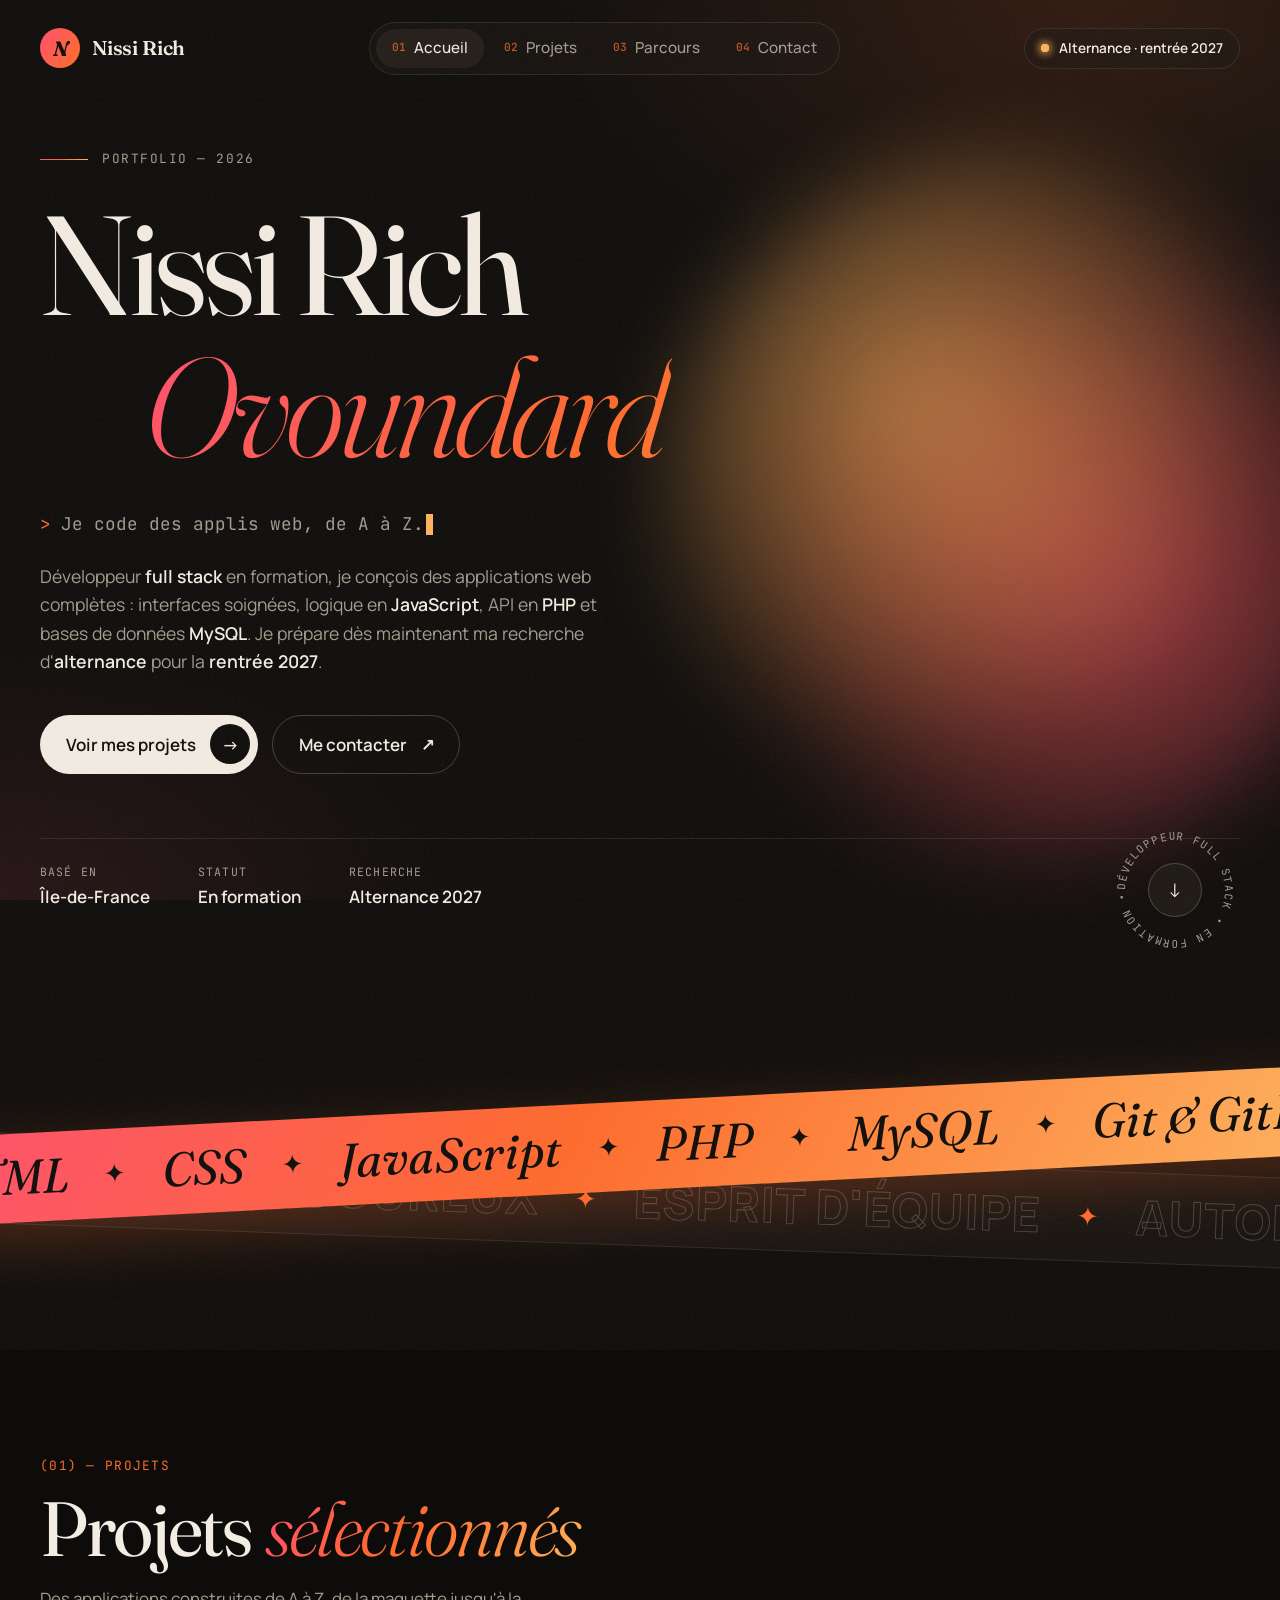
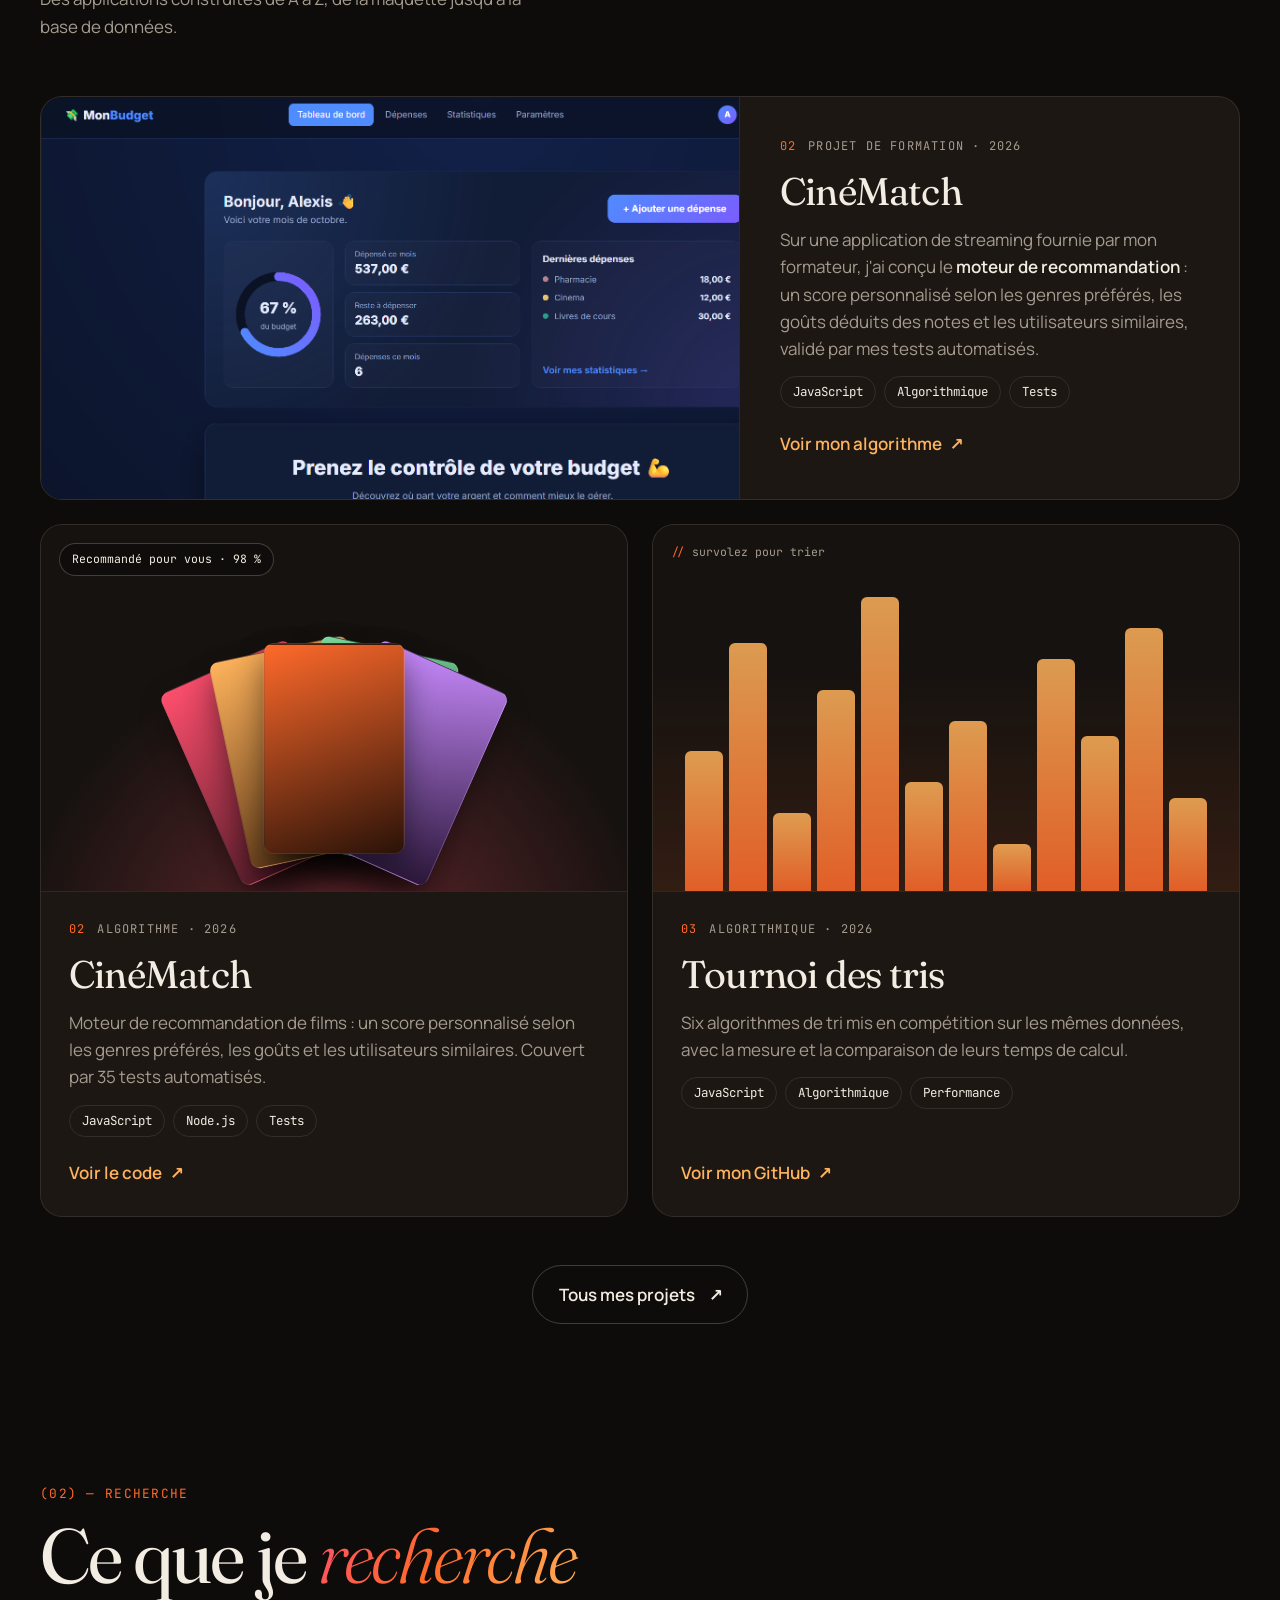
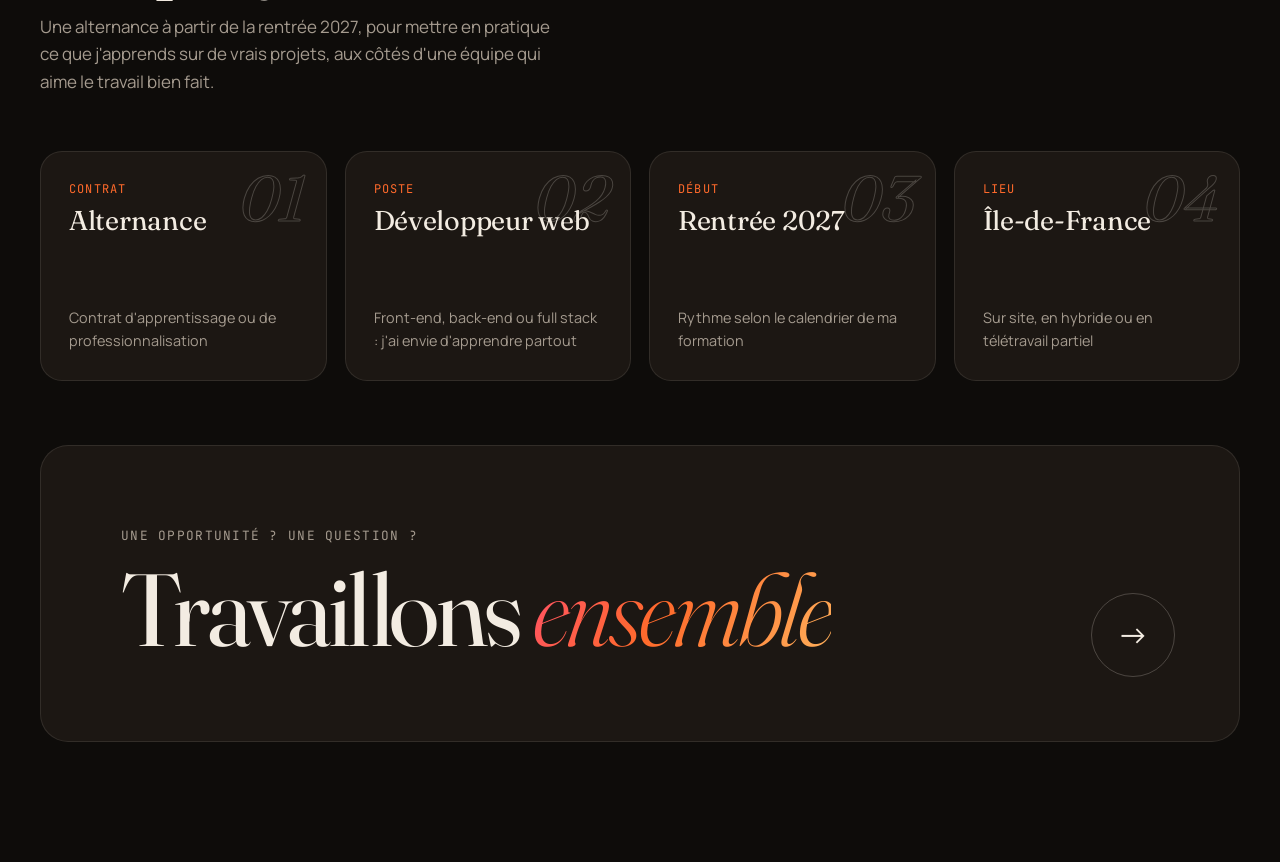
==== index.html @ ad6deafb "précision d'alternance prévue pour la rentrée 2027" ====
<!DOCTYPE html>
<html lang="fr">
<head>
  <meta charset="UTF-8">
  <meta name="viewport" content="width=device-width, initial-scale=1.0">
  <title>Nissi Rich Ovoundard – Développeur full stack</title>
  <meta name="description" content="Portfolio de Nissi Rich Ovoundard, développeur full stack en formation, à la recherche d'une alternance.">
  <meta name="theme-color" content="#0e0c0a">

  <!-- Polices : Fraunces (titres), Manrope (texte), JetBrains Mono (détails "code") -->
  <link rel="preconnect" href="https://fonts.googleapis.com">
  <link rel="preconnect" href="https://fonts.gstatic.com" crossorigin>
  <link href="https://fonts.googleapis.com/css2?family=Fraunces:ital,opsz,wght@0,9..144,300..800;1,9..144,300..800&family=JetBrains+Mono:wght@400;500&family=Manrope:wght@400;500;600;700&display=swap" rel="stylesheet">

  <link rel="stylesheet" href="css/style.css">
</head>
<body>

    <!-- ===== NAVIGATION ===== -->
  <header class="site-nav">
    <div class="container nav-inner">

      <!-- Logo : chaque lettre a son propre délai (--i) pour l'effet de roulement -->
      <a href="index.html" class="logo" aria-label="Nissi Rich Ovoundard, accueil">
        <span class="logo-mark" aria-hidden="true">N</span>
        <span class="logo-text" aria-hidden="true">
          <span style="--i: 0">N</span><span style="--i: 1">i</span><span style="--i: 2">s</span><span style="--i: 3">s</span><span style="--i: 4">i</span><span style="--i: 5">&nbsp;</span><span style="--i: 6">R</span><span style="--i: 7">i</span><span style="--i: 8">c</span><span style="--i: 9">h</span>
        </span>
      </a>

      <!-- Liens : aria-current indique la page sur laquelle on se trouve -->
      <nav class="nav-links" aria-label="Navigation principale">
        <a href="index.html" class="nav-link" aria-current="page">
          <span class="nav-num">01</span>
          <span class="nav-label"><span>Accueil</span></span>
        </a>
        <a href="projets.html" class="nav-link">
          <span class="nav-num">02</span>
          <span class="nav-label"><span>Projets</span></span>
        </a>
        <a href="parcours.html" class="nav-link">
          <span class="nav-num">03</span>
          <span class="nav-label"><span>Parcours</span></span>
        </a>
        <a href="contact.html" class="nav-link">
          <span class="nav-num">04</span>
          <span class="nav-label"><span>Contact</span></span>
        </a>
      </nav>

      <!-- Badge de disponibilité -->
      <a href="contact.html" class="status-badge">
        <span class="status-dot" aria-hidden="true"></span>
    <span class="status-text">Alternance · rentrée 2027</span>
      </a>

    </div>
  </header>

  <main>

        <!-- ===== ACCUEIL ===== -->
    <section class="hero" id="accueil">
              <!-- Décor : la sphère de braise et les étincelles (purement visuel) -->
      <div class="hero-decor" aria-hidden="true">
        <div class="hero-orb"></div>
        <div class="sparks">
          <span style="--x: 52%; --s: 4px; --t: 9s;  --d: 0s"></span>
          <span style="--x: 58%; --s: 3px; --t: 11s; --d: 2s"></span>
          <span style="--x: 64%; --s: 5px; --t: 8s;  --d: 4s"></span>
          <span style="--x: 70%; --s: 3px; --t: 12s; --d: 1s"></span>
          <span style="--x: 74%; --s: 4px; --t: 10s; --d: 6s"></span>
          <span style="--x: 79%; --s: 2px; --t: 9s;  --d: 3s"></span>
          <span style="--x: 83%; --s: 5px; --t: 13s; --d: 5s"></span>
          <span style="--x: 88%; --s: 3px; --t: 10s; --d: 7s"></span>
          <span style="--x: 92%; --s: 4px; --t: 11s; --d: 2.5s"></span>
          <span style="--x: 30%; --s: 3px; --t: 14s; --d: 8s"></span>
          <span style="--x: 40%; --s: 2px; --t: 12s; --d: 5.5s"></span>
          <span style="--x: 96%; --s: 3px; --t: 9s;  --d: 9s"></span>
        </div>
      </div>
      <div class="container hero-inner">

        <p class="hero-kicker">
          <span class="kicker-line" aria-hidden="true"></span>
          Portfolio — 2026
        </p>

        <!-- Chaque ligne est dans une "fente" (overflow: hidden) dont elle sort -->
        <h1 class="hero-title">
          <span class="line"><span style="--d: 0">Nissi Rich</span></span>
          <span class="line"><span class="accent" style="--d: 1">Ovoundard</span></span>
        </h1>

        <!-- La phrase qui se tape toute seule -->
        <p class="hero-typed">
          <span class="prompt" aria-hidden="true">&gt;</span>
          <span class="typed"><span class="typed-text">Je code des applis web, de A à Z.</span><span class="caret" aria-hidden="true"></span></span>
        </p>

        <p class="hero-intro">
          Développeur <strong>full stack</strong> en formation, je conçois des applications web complètes :
          interfaces soignées, logique en <strong>JavaScript</strong>, API en <strong>PHP</strong>
                    et bases de données <strong>MySQL</strong>. Je prépare dès maintenant ma recherche
          d'<strong>alternance</strong> pour la <strong>rentrée 2027</strong>.
        </p>

        <div class="hero-actions">
          <a href="#projets" class="btn btn-primary">
            <span>Voir mes projets</span>
            <span class="btn-arrow" aria-hidden="true"><span>→</span><span>→</span></span>
          </a>
          <a href="contact.html" class="btn btn-ghost">
            <span>Me contacter</span>
            <span class="btn-icon" aria-hidden="true">↗</span>
          </a>
        </div>

        <!-- Infos clés -->
        <ul class="hero-meta">
          <li><span>Basé en</span>Île-de-France</li>
          <li><span>Statut</span>En formation</li>
          <li><span>Recherche</span>Alternance 2027</li>
        </ul>
      </div>
      
      <!-- Badge circulaire : le texte suit un cercle (textPath) et tourne -->
      <a href="#projets" class="scroll-badge" aria-label="Descendre vers les projets">
        <svg class="badge-ring" viewBox="0 0 120 120" aria-hidden="true">
          <defs>
            <path id="badge-circle" d="M 60,60 m -46,0 a 46,46 0 1,1 92,0 a 46,46 0 1,1 -92,0" />
          </defs>
          <text textLength="286" lengthAdjust="spacing">
            <textPath href="#badge-circle">DÉVELOPPEUR FULL STACK • EN FORMATION • </textPath>
          </text>
        </svg>
        <span class="badge-arrow" aria-hidden="true">↓</span>
      </a>
    </section>

        <!-- ===== COMPÉTENCES ===== -->
    <section class="skills" id="competences" aria-labelledby="skills-title">
      <h2 class="sr-only" id="skills-title">Compétences et qualités</h2>

      <!-- Bande 1 : compétences techniques -->
      <div class="marquee marquee-main">
        <div class="marquee-track">
          <ul class="marquee-group">
            <li>HTML</li>
            <li>CSS</li>
            <li>JavaScript</li>
            <li>PHP</li>
            <li>MySQL</li>
            <li>Git &amp; GitHub</li>
            <li>API REST</li>
            <li>Responsive</li>
            <li>Accessibilité</li>
          </ul>
          <!-- Copie identique, pour la boucle (cachée aux lecteurs d'écran) -->
          <ul class="marquee-group" aria-hidden="true">
            <li>HTML</li>
            <li>CSS</li>
            <li>JavaScript</li>
            <li>PHP</li>
            <li>MySQL</li>
            <li>Git &amp; GitHub</li>
            <li>API REST</li>
            <li>Responsive</li>
            <li>Accessibilité</li>
          </ul>
        </div>
      </div>

      <!-- Bande 2 : qualités -->
      <div class="marquee marquee-alt">
        <div class="marquee-track">
          <ul class="marquee-group">
            <li>Curieux</li>
            <li>Rigoureux</li>
            <li>Esprit d'équipe</li>
            <li>Autonome</li>
            <li>Créatif</li>
            <li>Persévérant</li>
          </ul>
          <ul class="marquee-group" aria-hidden="true">
            <li>Curieux</li>
            <li>Rigoureux</li>
            <li>Esprit d'équipe</li>
            <li>Autonome</li>
            <li>Créatif</li>
            <li>Persévérant</li>
          </ul>
        </div>
      </div>
    </section>

       <!-- ===== PROJETS ===== -->
    <section class="projects container" id="projets" aria-labelledby="projects-title">

      <header class="section-head">
        <p class="section-num">(01) — Projets</p>
        <h2 class="section-title" id="projects-title">Projets <em>sélectionnés</em></h2>
        <p class="section-sub">Des applications construites de A à Z, de la maquette jusqu'à la base de données.</p>
      </header>

      <div class="project-grid">

        <!-- MonBudget : la grande carte -->
        <article class="project-card project-featured">
          <div class="project-media">
            <img src="images/projets/monbudget.png"
                 alt="Tableau de bord de MonBudget : anneau du budget, dépenses du mois et dernières dépenses"
                 loading="lazy">
          </div>
                   <div class="project-body">
            <p class="project-meta"><span>02</span>Projet de formation · 2026</p>
            <h3 class="project-title">CinéMatch</h3>
            <p class="project-desc">
              Sur une application de streaming fournie par mon formateur, j'ai conçu le
              <strong>moteur de recommandation</strong> : un score personnalisé selon les genres préférés,
              les goûts déduits des notes et les utilisateurs similaires, validé par mes tests automatisés.
            </p>
            <ul class="project-tags">
              <li>JavaScript</li><li>Algorithmique</li><li>Tests</li>
            </ul>
            <div class="project-links">
              <a href="https://github.com/r-ovoundard/cinematch" target="_blank" rel="noopener" class="project-link">
                Voir mon algorithme <span aria-hidden="true">↗</span>
              </a>
            </div>
          </div>
        </article>

        <!-- CinéMatch : des affiches de films en éventail -->
        <article class="project-card">
          <div class="project-media media-cinematch" aria-hidden="true">
            <p class="match-pill">Recommandé pour vous · 98 %</p>
            <div class="posters">
              <span style="--r: -24deg"></span>
              <span style="--r: -12deg"></span>
              <span style="--r: 12deg"></span>
              <span style="--r: 24deg"></span>
              <span style="--r: 0deg"></span>
            </div>
          </div>
          <div class="project-body">
            <p class="project-meta"><span>02</span>Algorithme · 2026</p>
            <h3 class="project-title">CinéMatch</h3>
            <p class="project-desc">
              Moteur de recommandation de films : un score personnalisé selon les genres préférés,
              les goûts et les utilisateurs similaires. Couvert par 35 tests automatisés.
            </p>
            <ul class="project-tags">
              <li>JavaScript</li><li>Node.js</li><li>Tests</li>
            </ul>
            <div class="project-links">
              <a href="https://github.com/r-ovoundard/fakeflix" target="_blank" rel="noopener" class="project-link">
                Voir le code <span aria-hidden="true">↗</span>
              </a>
            </div>
          </div>
        </article>

        <!-- Tournoi des tris : des barres qui se trient au survol -->
        <article class="project-card">
          <div class="project-media media-sort" aria-hidden="true">
            <p class="sort-hint">survolez pour trier</p>
            <div class="bars">
              <!-- --h : hauteur mélangée / --hs : hauteur une fois triée -->
              <span style="--i: 0;  --h: 45%; --hs: 15%"></span>
              <span style="--i: 1;  --h: 80%; --hs: 25%"></span>
              <span style="--i: 2;  --h: 25%; --hs: 30%"></span>
              <span style="--i: 3;  --h: 65%; --hs: 35%"></span>
              <span style="--i: 4;  --h: 95%; --hs: 45%"></span>
              <span style="--i: 5;  --h: 35%; --hs: 50%"></span>
              <span style="--i: 6;  --h: 55%; --hs: 55%"></span>
              <span style="--i: 7;  --h: 15%; --hs: 65%"></span>
              <span style="--i: 8;  --h: 75%; --hs: 75%"></span>
              <span style="--i: 9;  --h: 50%; --hs: 80%"></span>
              <span style="--i: 10; --h: 85%; --hs: 85%"></span>
              <span style="--i: 11; --h: 30%; --hs: 95%"></span>
            </div>
          </div>
          <div class="project-body">
            <p class="project-meta"><span>03</span>Algorithmique · 2026</p>
            <h3 class="project-title">Tournoi des tris</h3>
            <p class="project-desc">
              Six algorithmes de tri mis en compétition sur les mêmes données,
              avec la mesure et la comparaison de leurs temps de calcul.
            </p>
            <ul class="project-tags">
              <li>JavaScript</li><li>Algorithmique</li><li>Performance</li>
            </ul>
            <div class="project-links">
              <a href="https://github.com/r-ovoundard" target="_blank" rel="noopener" class="project-link">
                Voir mon GitHub <span aria-hidden="true">↗</span>
              </a>
            </div>
          </div>
        </article>

      </div>

      <div class="projects-more">
        <a href="projets.html" class="btn btn-ghost">
          <span>Tous mes projets</span>
          <span class="btn-icon" aria-hidden="true">↗</span>
        </a>
      </div>
    </section>

        <!-- ===== RECHERCHE ===== -->
    <section class="looking container" id="recherche" aria-labelledby="looking-title">

      <header class="section-head">
        <p class="section-num">(02) — Recherche</p>
        <h2 class="section-title" id="looking-title">Ce que je <em>recherche</em></h2>
        <p class="section-sub">
                Une alternance à partir de la rentrée 2027, pour mettre en pratique ce que j'apprends
          sur de vrais projets, aux côtés d'une équipe qui aime le travail bien fait.
        </p>
      </header>

      <ul class="looking-grid">
        <li class="looking-item">
          <span class="looking-num" aria-hidden="true">01</span>
          <span class="looking-label">Contrat</span>
          <p class="looking-value">Alternance</p>
          <p class="looking-detail">Contrat d'apprentissage ou de professionnalisation</p>
        </li>
        <li class="looking-item">
          <span class="looking-num" aria-hidden="true">02</span>
          <span class="looking-label">Poste</span>
          <p class="looking-value">Développeur web</p>
          <p class="looking-detail">Front-end, back-end ou full stack : j'ai envie d'apprendre partout</p>
        </li>
        <li class="looking-item">
          <span class="looking-num" aria-hidden="true">03</span>
          <span class="looking-label">Début</span>
          <p class="looking-value">Rentrée 2027</p>
          <p class="looking-detail">Rythme selon le calendrier de ma formation</p>
        </li>
        <li class="looking-item">
          <span class="looking-num" aria-hidden="true">04</span>
          <span class="looking-label">Lieu</span>
          <p class="looking-value">Île-de-France</p>
          <p class="looking-detail">Sur site, en hybride ou en télétravail partiel</p>
        </li>
      </ul>

      <!-- Appel au contact : tout le bloc est un lien -->
      <a href="contact.html" class="cta">
        <span class="cta-kicker">Une opportunité ? Une question ?</span>
        <span class="cta-title">Travaillons <em>ensemble</em></span>
        <span class="cta-arrow" aria-hidden="true">→</span>
      </a>

    </section>

  </main>

  <!-- PIED DE PAGE -->

</body>
</html>
---- css/style.css ----
/* =========================================================
   VARIABLES – thème "Braise"
   Toutes les couleurs et réglages du site sont ici.
   ========================================================= */
:root {
  /* Fonds : un noir chaud, presque chocolat */
  --bg:        #0e0c0a;
  --bg-soft:   #16120f;
  --surface:   #1c1713;
  --surface-2: #241d18;

  /* Lignes et bordures, en crème transparent */
  --line:        rgba(243, 236, 226, 0.10);
  --line-strong: rgba(243, 236, 226, 0.22);

  /* Texte : crème plutôt que blanc pur, plus doux pour les yeux */
  --text:  #f3ece2;
  --muted: #a59b8f;

  /* Accents : la braise */
  --rose:  #ff4f6d;
  --ember: #ff6a2b;
  --amber: #ffb35c;
  --gradient: linear-gradient(120deg, var(--rose), var(--ember) 45%, var(--amber));

  /* Polices */
  --font-display: 'Fraunces', Georgia, serif;
  --font-body:    'Manrope', system-ui, sans-serif;
  --font-mono:    'JetBrains Mono', ui-monospace, monospace;

  /* Mouvements */
  --ease-out:    cubic-bezier(0.16, 1, 0.3, 1);    /* départ vif, arrivée très douce */
  --ease-spring: cubic-bezier(0.34, 1.56, 0.64, 1); /* léger rebond */

  /* Mise en page */
  --radius: 22px;
  --max:    1200px;
}

/* =========================================================
   BASE
   ========================================================= */
*,
*::before,
*::after {
  box-sizing: border-box;
  margin: 0;
  padding: 0;
}

html {
  scroll-behavior: smooth; /* défilement doux vers les sections */
  scrollbar-color: var(--surface-2) var(--bg);
  -webkit-text-size-adjust: 100%;
}

body {
  min-height: 100vh;
  /* Deux lueurs de braise dans les coins */
  background:
    radial-gradient(60% 50% at 85% 0%, rgba(255, 106, 43, 0.14), transparent 70%),
    radial-gradient(50% 40% at 0% 100%, rgba(255, 79, 109, 0.10), transparent 70%),
    var(--bg);
  background-attachment: fixed;
  color: var(--text);
  font-family: var(--font-body);
  font-size: 1.0625rem;
  line-height: 1.6;
  overflow-x: clip;
  -webkit-font-smoothing: antialiased;
}

img {
  display: block;
  max-width: 100%;
}

a {
  color: inherit;
  text-decoration: none;
}

button {
  font: inherit;
  color: inherit;
}

/* Texte sélectionné à la souris : couleur braise */
::selection {
  background: var(--ember);
  color: var(--bg);
}

/* Contour visible au clavier (accessibilité) */
:focus-visible {
  outline: 2px solid var(--amber);
  outline-offset: 4px;
  border-radius: 6px;
}

/* Barre de défilement (Chrome / Edge) */
::-webkit-scrollbar {
  width: 10px;
}

::-webkit-scrollbar-track {
  background: var(--bg);
}

::-webkit-scrollbar-thumb {
  border: 2px solid var(--bg);
  border-radius: 999px;
  background: var(--surface-2);
}

/* =========================================================
   GRAIN DE PELLICULE
   Un bruit généré en SVG, posé sur toute la page,
   qui "saute" en continu comme un vieux film.
   ========================================================= */
@keyframes grain {
  0%, 100% { transform: translate(0, 0); }
  10%      { transform: translate(-5%, -10%); }
  30%      { transform: translate(3%, -15%); }
  50%      { transform: translate(12%, 9%); }
  70%      { transform: translate(9%, 4%); }
  90%      { transform: translate(-1%, 7%); }
}

body::before {
  content: "";
  position: fixed;
  inset: -50%;
  z-index: 200;
  pointer-events: none; /* ne bloque jamais les clics */
  background-image: url("data:image/svg+xml,%3Csvg xmlns='http://www.w3.org/2000/svg' width='160' height='160'%3E%3Cfilter id='n'%3E%3CfeTurbulence type='fractalNoise' baseFrequency='0.9' numOctaves='3' stitchTiles='stitch'/%3E%3C/filter%3E%3Crect width='100%25' height='100%25' filter='url(%23n)'/%3E%3C/svg%3E");
  opacity: 0.07;
  animation: grain 1s steps(6) infinite;
}

/* =========================================================
   OUTILS
   ========================================================= */
/* Conteneur centré, avec 24px de marge de chaque côté */
.container {
  width: min(100% - 48px, var(--max));
  margin-inline: auto;
}

/* Texte lu par les lecteurs d'écran, mais invisible à l'écran */
.sr-only {
  position: absolute;
  width: 1px;
  height: 1px;
  overflow: hidden;
  clip: rect(0 0 0 0);
  white-space: nowrap;
}

/* =========================================================
   ACCESSIBILITÉ : ANIMATIONS RÉDUITES
   Si l'utilisateur a demandé moins d'animations dans son système
   ========================================================= */
@media (prefers-reduced-motion: reduce) {
  *,
  *::before,
  *::after {
    animation-duration: 0.01ms !important;
    animation-iteration-count: 1 !important;
    transition-duration: 0.01ms !important;
    scroll-behavior: auto !important;
  }
}
/* =========================================================
   NAVIGATION – STRUCTURE
   ========================================================= */
:root {
  --mint: #7ee0a1; /* vert "disponible", utilisé seulement pour le badge */
}

/* Le menu descend du haut au chargement */
@keyframes navIn {
  from { opacity: 0; transform: translateY(-100%); }
  to   { opacity: 1; transform: none; }
}

.site-nav {
  position: fixed;
  top: 0;
  left: 0;
  right: 0;
  z-index: 100;
  padding-block: 22px;
  border-bottom: 1px solid transparent;
  -webkit-backdrop-filter: blur(0);
  backdrop-filter: blur(0);
  animation: navIn 1s var(--ease-out) 0.1s both;
}

.nav-inner {
  display: flex;
  justify-content: space-between;
  align-items: center;
  gap: 24px;
}

/* =========================================================
   NAVIGATION – LOGO
   ========================================================= */
@keyframes gradientShift {
  from { background-position: 0% 50%; }
  to   { background-position: 100% 50%; }
}

.logo {
  display: inline-flex;
  align-items: center;
  gap: 12px;
  font-family: var(--font-display);
  font-size: 1.25rem;
  font-weight: 600;
  letter-spacing: -0.01em;
}

/* La pastille : un dégradé de braise qui ondule doucement */
.logo-mark {
  display: grid;
  place-items: center;
  width: 40px;
  height: 40px;
  border-radius: 50%;
  background: var(--gradient);
  background-size: 200% 200%;
  color: var(--bg);
  font-size: 1.3rem;
  font-style: italic;
  font-weight: 700;
  animation: gradientShift 6s ease-in-out infinite alternate;
  transition: transform 0.6s var(--ease-spring);
}

.logo:hover .logo-mark {
  transform: rotate(-12deg) scale(1.08);
}

/* Effet de roulement : une copie ambre de chaque lettre est cachée
   juste en dessous (text-shadow). Au survol, la lettre monte :
   la copie prend sa place. */
.logo-text {
  display: inline-flex;
  height: 1.2em;
  overflow: hidden;
  line-height: 1.2;
}

.logo-text span {
  display: inline-block;
  text-shadow: 0 1.2em 0 var(--amber);
  transition: transform 0.55s var(--ease-out);
  transition-delay: calc(var(--i) * 28ms); /* les lettres partent l'une après l'autre */
}

.logo:hover .logo-text span {
  transform: translateY(-1.2em);
}

/* =========================================================
   NAVIGATION – LIENS
   ========================================================= */
.nav-links {
  display: flex;
  gap: 4px;
  padding: 6px;
  border: 1px solid var(--line);
  border-radius: 999px;
  background: rgba(28, 23, 19, 0.5);
  -webkit-backdrop-filter: blur(10px);
  backdrop-filter: blur(10px);
}

.nav-link {
  display: inline-flex;
  align-items: center;
  gap: 8px;
  padding: 8px 16px;
  border-radius: 999px;
  color: var(--muted);
  font-size: 0.95rem;
  font-weight: 500;
  transition: background 0.3s;
}

/* Le petit numéro, en police de code */
.nav-num {
  color: var(--ember);
  font-family: var(--font-mono);
  font-size: 0.7rem;
  opacity: 0.75;
}

/* Même effet de roulement que le logo, sur le mot entier */
.nav-label {
  display: inline-block;
  height: 1.5em;
  overflow: hidden;
  line-height: 1.5;
}

.nav-label span {
  display: block;
  text-shadow: 0 1.5em 0 var(--text);
  transition: transform 0.5s var(--ease-out);
}

.nav-link:hover .nav-label span {
  transform: translateY(-1.5em);
}

/* La page en cours */
.nav-link[aria-current="page"] {
  background: var(--surface-2);
  color: var(--text);
}

/* =========================================================
   NAVIGATION – BADGE "DISPONIBLE"
   ========================================================= */
/* Une onde qui part du point, comme un signal radar */
@keyframes ping {
  from { transform: scale(1); opacity: 0.8; }
  to   { transform: scale(3); opacity: 0; }
}

.status-badge {
  display: inline-flex;
  align-items: center;
  gap: 10px;
  padding: 9px 16px;
  border: 1px solid var(--line);
  border-radius: 999px;
  background: rgba(28, 23, 19, 0.5);
  font-size: 0.85rem;
  font-weight: 600;
  transition: border-color 0.4s, transform 0.4s var(--ease-spring);
}

.status-badge:hover {
  border-color: var(--mint);
  transform: translateY(-2px);
}

.status-dot {
  position: relative;
  width: 8px;
  height: 8px;
  border-radius: 50%;
  background: var(--mint);
  box-shadow: 0 0 10px var(--mint);
}

.status-dot::after {
  content: "";
  position: absolute;
  inset: 0;
  border-radius: 50%;
  background: var(--mint);
  animation: ping 1.8s var(--ease-out) infinite;
}

/* =========================================================
   NAVIGATION – BARRE DE VERRE AU DÉFILEMENT
   Nouveauté du CSS : l'animation avance avec le défilement
   de la page (scroll()) au lieu du temps.
   Sur les 200 premiers pixels, le menu devient du verre dépoli.
   ========================================================= */
@keyframes navSolid {
  to {
    padding-block: 12px;
    border-bottom-color: var(--line);
    background: rgba(14, 12, 10, 0.75);
    -webkit-backdrop-filter: blur(16px);
    backdrop-filter: blur(16px);
  }
}

@supports (animation-timeline: scroll()) {
  .site-nav {
    animation: navIn 1s var(--ease-out) 0.1s both, navSolid linear both;
    animation-timeline: auto, scroll();
    animation-range: normal, 0 200px;
  }
}

/* Navigateurs qui ne connaissent pas encore cette nouveauté :
   le menu est directement en verre dépoli */
@supports not (animation-timeline: scroll()) {
  .site-nav {
    border-bottom-color: var(--line);
    background: rgba(14, 12, 10, 0.75);
    -webkit-backdrop-filter: blur(16px);
    backdrop-filter: blur(16px);
  }
}

/* =========================================================
   NAVIGATION – PETITS ÉCRANS (provisoire)
   Le vrai menu burger arrivera à l'étape 11.
   ========================================================= */
@media (max-width: 860px) {
  .nav-links {
    display: none;
  }
}

@media (max-width: 520px) {
  .status-text {
    display: none; /* on garde seulement le point vert */
  }

  .status-badge {
    padding: 11px;
  }
}
/* =========================================================
   HÉROS – ANIMATIONS
   ========================================================= */
/* Apparition : monte en sortant du flou */
@keyframes heroFade {
  from { opacity: 0; transform: translateY(24px); filter: blur(6px); }
  to   { opacity: 1; transform: none; filter: none; }
}

/* Une ligne du titre sort de sa "fente" */
@keyframes lineUp {
  from { transform: translateY(110%) rotate(5deg); }
  to   { transform: none; }
}

/* Un trait qui se dessine de gauche à droite */
@keyframes lineGrow {
  from { transform: scaleX(0); }
}

/* La machine à écrire : la largeur grandit caractère par caractère */
@keyframes typing {
  to { width: 33ch; } /* 33 = nombre de caractères de la phrase */
}

@keyframes blink {
  50% { opacity: 0; }
}

/* =========================================================
   HÉROS – STRUCTURE
   ========================================================= */
.hero {
  position: relative;
  display: flex;
  align-items: center;
  min-height: 100svh; /* toute la hauteur de l'écran */
  padding: 140px 0 100px;
}

.hero-inner {
  position: relative;
  z-index: 1;
}

/* Petite étiquette "Portfolio — 2026" */
.hero-kicker {
  display: inline-flex;
  align-items: center;
  gap: 14px;
  margin-bottom: 28px;
  color: var(--muted);
  font-family: var(--font-mono);
  font-size: 0.8rem;
  letter-spacing: 0.12em;
  text-transform: uppercase;
  animation: heroFade 0.9s var(--ease-out) 0.3s both;
}

.kicker-line {
  width: 48px;
  height: 1px;
  background: var(--gradient);
  transform-origin: left;
  animation: lineGrow 1s var(--ease-out) 0.5s both;
}

/* =========================================================
   HÉROS – LE NOM GÉANT
   ========================================================= */
.hero-title {
  font-family: var(--font-display);
  font-size: clamp(3.4rem, 11vw, 9.5rem); /* s'adapte à la largeur de l'écran */
  font-weight: 400;
  font-variation-settings: "opsz" 144;    /* version "grand titre" de la police */
  line-height: 0.95;
  letter-spacing: -0.035em;
}

/* La "fente" : ce qui dépasse est caché */
.hero-title .line {
  display: block;
  overflow: hidden;
  padding-bottom: 0.06em; /* ne coupe pas le bas des lettres */
}

.hero-title .line > span {
  display: inline-block;
  transform-origin: left bottom;
  animation: lineUp 1.2s var(--ease-out) both;
  animation-delay: calc(0.45s + var(--d) * 0.14s); /* la 2e ligne arrive juste après */
}

/* Effet "magazine" : la 2e ligne est décalée vers la droite */
.hero-title .line:nth-child(2) {
  padding-left: clamp(0px, 8vw, 140px);
}

/* "Ovoundard" : italique fin, avec un dégradé de braise qui ondule */
.hero-title .accent {
  padding-right: 0.08em; /* l'italique déborde un peu à droite */
  background: var(--gradient);
  background-size: 200% 100%;
  -webkit-background-clip: text;
  background-clip: text;
  color: transparent;
  font-style: italic;
  font-weight: 300;
  animation: lineUp 1.2s var(--ease-out) both, gradientShift 5s ease-in-out infinite alternate;
  animation-delay: calc(0.45s + var(--d) * 0.14s), 1.6s;
}

/* =========================================================
   HÉROS – LA PHRASE TAPÉE
   ========================================================= */
.hero-typed {
  display: flex;
  align-items: center;
  gap: 10px;
  margin-top: 28px;
  color: var(--muted);
  font-family: var(--font-mono);
  font-size: clamp(0.95rem, 1.6vw, 1.1rem);
  animation: heroFade 0.8s var(--ease-out) 1.1s both;
}

.prompt {
  color: var(--ember);
}

.typed {
  display: inline-flex;
  align-items: center;
}

/* Le texte est caché (largeur 0), puis révélé caractère par caractère :
   steps(33) = 33 sauts, un par caractère (police à chasse fixe) */
.typed-text {
  display: inline-block;
  width: 0;
  overflow: hidden;
  white-space: nowrap;
  animation: typing 2.2s steps(33) 1.6s forwards;
}

.caret {
  display: inline-block;
  width: 0.6ch;
  height: 1.2em;
  margin-left: 2px;
  background: var(--amber);
  animation: blink 1s steps(1) infinite;
}

/* =========================================================
   HÉROS – PRÉSENTATION
   ========================================================= */
.hero-intro {
  max-width: 580px;
  margin-top: 24px;
  color: var(--muted);
  font-size: 1.1rem;
  animation: heroFade 0.9s var(--ease-out) 1.3s both;
}

.hero-intro strong {
  color: var(--text);
  font-weight: 600;
}

/* =========================================================
   BOUTONS (réutilisés sur tout le site)
   ========================================================= */
.hero-actions {
  display: flex;
  flex-wrap: wrap;
  gap: 14px;
  margin-top: 40px;
  animation: heroFade 0.9s var(--ease-out) 1.5s both;
}

.btn {
  position: relative;
  display: inline-flex;
  align-items: center;
  gap: 14px;
  overflow: hidden;
  isolation: isolate; /* le remplissage reste derrière le texte */
  border-radius: 999px;
  font-weight: 600;
  transition: transform 0.5s var(--ease-spring), border-color 0.4s, color 0.4s;
}

.btn:active {
  transform: scale(0.97);
}

/* --- Bouton principal : crème, rempli de braise au survol --- */
.btn-primary {
  padding: 8px 8px 8px 26px;
  background: var(--text);
  color: var(--bg);
}

.btn-primary::before {
  content: "";
  position: absolute;
  inset: 0;
  z-index: -1;
  background: var(--gradient);
  transform: scaleX(0);
  transform-origin: right; /* repart vers la droite quand la souris s'en va */
  transition: transform 0.6s var(--ease-out);
}

.btn-primary:hover::before {
  transform: scaleX(1);
  transform-origin: left;  /* arrive par la gauche */
}

/* Le rond de la flèche : deux flèches, l'une remplace l'autre */
.btn-arrow {
  position: relative;
  display: grid;
  place-items: center;
  width: 40px;
  height: 40px;
  overflow: hidden;
  border-radius: 50%;
  background: var(--bg);
  color: var(--text);
}

.btn-arrow span {
  position: absolute;
  transition: transform 0.5s var(--ease-out);
}

.btn-arrow span:last-child {
  transform: translateX(-160%); /* la 2e attend, cachée à gauche */
}

.btn-primary:hover .btn-arrow span:first-child {
  transform: translateX(160%);  /* la 1re part à droite */
}

.btn-primary:hover .btn-arrow span:last-child {
  transform: none;              /* la 2e arrive */
}

/* --- Bouton secondaire : contour, devient ambre --- */
.btn-ghost {
  padding: 15px 24px 15px 26px;
  border: 1px solid var(--line-strong);
  color: var(--text);
}

.btn-ghost:hover {
  border-color: var(--amber);
  color: var(--amber);
}

.btn-icon {
  display: inline-block;
  transition: transform 0.5s var(--ease-spring);
}

.btn-ghost:hover .btn-icon {
  transform: rotate(45deg); /* ↗ devient → */
}
/* =========================================================
   HÉROS – DÉCOR
   ========================================================= */
.hero {
  overflow: hidden; /* la sphère et les étincelles ne débordent pas */
}

.hero-decor {
  position: absolute;
  inset: 0;
  z-index: 0;
  overflow: hidden;
  pointer-events: none;
}

/* =========================================================
   HÉROS – LE CŒUR DE BRAISE
   Trois lueurs décalées dans un même cercle, très floutées.
   Comme elles ne sont pas centrées, la rotation les fait bouger.
   ========================================================= */
@keyframes orbIn {
  from { opacity: 0; transform: translateY(-50%) scale(0.6); }
  to   { opacity: 1; transform: translateY(-50%) scale(1); }
}

@keyframes breathe {
  from { transform: translateY(-50%) scale(1) rotate(0deg); }
  to   { transform: translateY(-53%) scale(1.08) rotate(25deg); }
}

.hero-orb {
  position: absolute;
  top: 50%;
  right: -8%;
  width: min(62vw, 720px);
  aspect-ratio: 1;
  border-radius: 50%;
  background:
    radial-gradient(circle at 35% 35%, rgba(255, 179, 92, 0.55), transparent 55%),
    radial-gradient(circle at 65% 62%, rgba(255, 79, 109, 0.45), transparent 60%),
    radial-gradient(circle, rgba(255, 106, 43, 0.35), transparent 70%);
  filter: blur(40px);
  /* s'allume, PUIS respire en boucle (le 2e démarre quand le 1er finit) */
  animation:
    orbIn 2s ease-out 0.2s both,
    breathe 9s ease-in-out 2.2s infinite alternate;
}

/* =========================================================
   HÉROS – LES ÉTINCELLES
   ========================================================= */
@keyframes rise {
  0%   { transform: translate(0, 0); opacity: 0; }
  10%  { opacity: 1; }
  50%  { transform: translate(22px, -40vh); }   /* ondule vers la droite… */
  100% { transform: translate(-16px, -85vh); opacity: 0; } /* …puis vers la gauche et s'éteint */
}

.sparks span {
  position: absolute;
  bottom: -10px;
  left: var(--x);
  width: var(--s);
  height: var(--s);
  border-radius: 50%;
  background: var(--amber);
  box-shadow: 0 0 8px var(--ember), 0 0 18px var(--ember); /* le halo lumineux */
  opacity: 0;
  animation: rise var(--t) linear var(--d) infinite;
}

/* =========================================================
   HÉROS – INFOS CLÉS
   ========================================================= */
.hero-meta {
  list-style: none;
  display: flex;
  flex-wrap: wrap;
  gap: 16px 48px;
  margin-top: 64px;
  padding-top: 24px;
  border-top: 1px solid var(--line);
  animation: heroFade 0.9s var(--ease-out) 1.7s both;
}

.hero-meta li {
  display: flex;
  flex-direction: column;
  gap: 2px;
  font-weight: 600;
}

.hero-meta span {
  color: var(--muted);
  font-family: var(--font-mono);
  font-size: 0.72rem;
  font-weight: 400;
  letter-spacing: 0.1em;
  text-transform: uppercase;
}

/* =========================================================
   HÉROS – BADGE CIRCULAIRE
   ========================================================= */
@keyframes spin {
  to { transform: rotate(360deg); }
}

@keyframes nudge {
  0%, 100% { transform: translateY(-2px); }
  50%      { transform: translateY(4px); }
}

.scroll-badge {
  position: absolute;
  /* aligné sur le bord droit du contenu, quelle que soit la largeur de l'écran */
  right: max(24px, calc((100vw - var(--max)) / 2));
  bottom: 56px;
  z-index: 2;
  display: grid;
  place-items: center;
  width: 130px;
  height: 130px;
  animation: heroFade 1s var(--ease-out) 1.9s both;
}

.badge-ring {
  position: absolute;
  inset: 0;
  width: 100%;
  height: 100%;
  animation: spin 18s linear infinite;
}

.badge-ring text {
  fill: var(--muted);
  font-family: var(--font-mono);
  font-size: 10px;
  transition: fill 0.4s;
}

.badge-arrow {
  display: grid;
  place-items: center;
  width: 54px;
  height: 54px;
  border: 1px solid var(--line-strong);
  border-radius: 50%;
  background: var(--surface);
  font-size: 1.2rem;
  transition: background 0.4s, color 0.4s, border-color 0.4s, transform 0.5s var(--ease-spring);
}

/* La flèche sautille pour inviter à descendre */
.badge-arrow {
  animation: nudge 2s ease-in-out infinite;
}

.scroll-badge:hover .badge-arrow {
  border-color: transparent;
  background: var(--ember);
  color: var(--bg);
}

.scroll-badge:hover .badge-ring text {
  fill: var(--amber);
}

/* =========================================================
   HÉROS – PETITS ÉCRANS
   ========================================================= */
@media (max-width: 760px) {
  .hero-orb {
    top: 30%;
    right: -40%;
    width: 120vw;
  }

  .scroll-badge {
    display: none; /* il gênerait la lecture sur un petit écran */
  }

  .hero-meta {
    gap: 16px 32px;
  }
}
/* =========================================================
   COMPÉTENCES – DEUX BANDES QUI SE CROISENT
   ========================================================= */
/* Glisse d'exactement une liste : la copie prend la place de l'originale */
@keyframes marquee {
  to { transform: translateX(-50%); }
}

.skills {
  position: relative;
  padding: 90px 0;
  overflow: hidden; /* coupe les bouts des bandes inclinées */
}

/* Une bande : un peu plus large que l'écran, pour que l'inclinaison
   ne laisse pas voir ses extrémités */
.marquee {
  position: relative;
  display: flex;
  width: 110%;
  margin-left: -5%;
  padding-block: 18px;
  overflow: hidden;
}

.marquee-track {
  display: flex;
  width: max-content;
  animation: marquee 32s linear infinite;
}

/* Au survol, la bande s'arrête pour qu'on puisse lire */
.marquee:hover .marquee-track {
  animation-play-state: paused;
}

.marquee-group {
  list-style: none;
  display: flex;
  flex-shrink: 0;
}

/* Chaque mot, suivi d'une étoile ✦ */
.marquee-group li {
  display: flex;
  align-items: center;
  gap: 36px;
  padding-right: 36px; /* même espace partout, y compris au raccord */
  font-family: var(--font-display);
  font-size: clamp(1.6rem, 4vw, 3rem);
  line-height: 1.1;
  white-space: nowrap;
}

.marquee-group li::after {
  content: "✦";
  font-size: 0.55em;
  font-style: normal;
}

/* =========================================================
   COMPÉTENCES – BANDE DE BRAISE (techniques)
   ========================================================= */
.marquee-main {
  z-index: 2;
  background: var(--gradient);
  box-shadow: 0 20px 60px rgba(255, 106, 43, 0.25); /* elle "éclaire" la page */
  color: var(--bg);
  transform: rotate(-3deg);
}

.marquee-main li {
  font-style: italic;
  font-weight: 400;
}

/* =========================================================
   COMPÉTENCES – BANDE SOMBRE (qualités)
   ========================================================= */
.marquee-alt {
  z-index: 1;
  margin-top: -34px; /* passe sous la bande de braise : effet X */
  border-block: 1px solid var(--line);
  background: var(--bg-soft);
  transform: rotate(2deg);
}

.marquee-alt .marquee-track {
  animation-duration: 40s;
  animation-direction: reverse; /* défile dans l'autre sens */
}

/* Lettres évidées : seulement le contour */
.marquee-alt li {
  color: transparent;
  -webkit-text-stroke: 1px var(--line-strong);
  font-family: var(--font-body);
  font-weight: 800;
  letter-spacing: 0.02em;
  text-transform: uppercase;
  transition: color 0.4s, -webkit-text-stroke-color 0.4s;
}

/* Au survol, le mot s'allume */
.marquee-alt li:hover {
  color: var(--amber);
  -webkit-text-stroke-color: var(--amber);
}

.marquee-alt li::after {
  color: var(--ember);
  -webkit-text-stroke: 0;
}
/* =========================================================
   EN-TÊTE DE SECTION (réutilisé sur tout le site)
   ========================================================= */
.section-head {
  max-width: 720px;
}

.section-num {
  margin-bottom: 14px;
  color: var(--ember);
  font-family: var(--font-mono);
  font-size: 0.8rem;
  letter-spacing: 0.1em;
  text-transform: uppercase;
}

.section-title {
  font-family: var(--font-display);
  font-size: clamp(2.4rem, 6vw, 4.8rem);
  font-weight: 400;
  line-height: 1;
  letter-spacing: -0.03em;
}

/* Le mot en italique, avec le dégradé de braise */
.section-title em {
  padding-right: 0.06em;
  background: var(--gradient);
  -webkit-background-clip: text;
  background-clip: text;
  color: transparent;
  font-weight: 300;
}

.section-sub {
  max-width: 520px;
  margin-top: 18px;
  color: var(--muted);
}

/* =========================================================
   PROJETS – GRILLE
   ========================================================= */
.projects {
  padding: 120px 0 60px;
  scroll-margin-top: 40px; /* le menu fixe ne cache pas le titre */
}

.project-grid {
  display: grid;
  grid-template-columns: repeat(2, 1fr);
  gap: 24px;
  margin-top: 56px;
}

.projects-more {
  display: flex;
  justify-content: center;
  margin-top: 48px;
}

/* =========================================================
   PROJETS – CARTE
   ========================================================= */
.project-card {
  position: relative;
  display: flex;
  flex-direction: column;
  overflow: hidden;
  border: 1px solid var(--line);
  border-radius: var(--radius);
  background: var(--surface);
  transition: transform 0.6s var(--ease-out), box-shadow 0.6s var(--ease-out);
}

/* Bordure de braise : un dégradé dont on ne garde que le contour
   (le "mask" découpe l'intérieur) */
.project-card::before {
  content: "";
  position: absolute;
  inset: 0;
  z-index: 3;
  padding: 1px;
  border-radius: inherit;
  background: var(--gradient);
  -webkit-mask: linear-gradient(#000 0 0) content-box, linear-gradient(#000 0 0);
  -webkit-mask-composite: xor;
  mask-composite: exclude;
  opacity: 0;
  pointer-events: none;
  transition: opacity 0.5s;
}

.project-card:hover {
  transform: translateY(-8px);
  box-shadow: 0 30px 60px -20px rgba(255, 106, 43, 0.3);
}

.project-card:hover::before {
  opacity: 1;
}

/* La grande carte : image à gauche, texte à droite */
.project-featured {
  display: grid;
  grid-template-columns: 1.4fr 1fr;
  grid-column: 1 / -1;
}

/* --- Visuel --- */
.project-media {
  position: relative;
  aspect-ratio: 16 / 10;
  overflow: hidden;
  border-bottom: 1px solid var(--line);
  background: var(--bg-soft);
}

.project-featured .project-media {
  min-height: 340px;
  aspect-ratio: auto;
  border-right: 1px solid var(--line);
  border-bottom: 0;
}

.project-media img {
  width: 100%;
  height: 100%;
  object-fit: cover;
  object-position: top left;
  transition: transform 1s var(--ease-out);
}

.project-card:hover .project-media img {
  transform: scale(1.05);
}

/* --- Texte --- */
.project-body {
  display: flex;
  flex: 1;
  flex-direction: column;
  gap: 14px;
  padding: 28px;
}

.project-featured .project-body {
  justify-content: center;
  padding: 40px;
}

.project-meta {
  display: flex;
  gap: 12px;
  color: var(--muted);
  font-family: var(--font-mono);
  font-size: 0.75rem;
  letter-spacing: 0.1em;
  text-transform: uppercase;
}

.project-meta span {
  color: var(--ember);
}

.project-title {
  font-family: var(--font-display);
  font-size: clamp(1.8rem, 3vw, 2.6rem);
  font-weight: 400;
  line-height: 1.1;
  letter-spacing: -0.02em;
}

.project-desc {
  color: var(--muted);
}

.project-tags {
  list-style: none;
  display: flex;
  flex-wrap: wrap;
  gap: 8px;
}

.project-tags li {
  padding: 5px 12px;
  border: 1px solid var(--line);
  border-radius: 999px;
  font-family: var(--font-mono);
  font-size: 0.78rem;
}

.project-links {
  margin-top: auto;
  padding-top: 8px;
}

/* Lien avec un soulignement qui se dessine */
.project-link {
  display: inline-flex;
  align-items: center;
  gap: 8px;
  padding-bottom: 2px;
  background: linear-gradient(currentColor, currentColor) 0 100% / 0 1px no-repeat;
  color: var(--amber);
  font-weight: 600;
  transition: background-size 0.5s var(--ease-out);
}

.project-link:hover {
  background-size: 100% 1px;
}

.project-link span {
  transition: transform 0.4s var(--ease-spring);
}

.project-link:hover span {
  transform: translate(3px, -3px);
}

/* =========================================================
   PROJETS – VISUEL CINÉMATCH : affiches en éventail
   ========================================================= */
.media-cinematch {
  background:
    radial-gradient(circle at 50% 120%, rgba(255, 79, 109, 0.35), transparent 60%),
    var(--bg-soft);
}

.posters span {
  position: absolute;
  left: 50%;
  bottom: 10%;
  width: 24%;
  aspect-ratio: 2 / 3;
  border: 1px solid rgba(255, 255, 255, 0.08);
  border-radius: 10px;
  box-shadow: 0 16px 30px rgba(0, 0, 0, 0.45);
  transform: translateX(-50%) rotate(var(--r));
  transform-origin: 50% 130%; /* elles pivotent depuis un point sous la carte */
  transition: transform 0.7s var(--ease-spring);
}

/* Chaque "affiche" a ses couleurs */
.posters span:nth-child(1) { background: linear-gradient(160deg, #ff4f6d, #3a1420); }
.posters span:nth-child(2) { background: linear-gradient(160deg, #ffb35c, #4a2a10); }
.posters span:nth-child(3) { background: linear-gradient(160deg, #7ee0a1, #123224); }
.posters span:nth-child(4) { background: linear-gradient(160deg, #c98bff, #2a1638); }
.posters span:nth-child(5) { background: linear-gradient(160deg, #ff6a2b, #2a1208); }

/* Au survol, l'éventail s'ouvre plus largement */
.project-card:hover .posters span {
  transform: translateX(-50%) rotate(calc(var(--r) * 1.6));
}

.match-pill {
  position: absolute;
  top: 18px;
  left: 18px;
  z-index: 2;
  padding: 6px 12px;
  border: 1px solid var(--line-strong);
  border-radius: 999px;
  background: rgba(14, 12, 10, 0.7);
  font-family: var(--font-mono);
  font-size: 0.72rem;
}

/* =========================================================
   PROJETS – VISUEL TRI : des barres qui se trient
   ========================================================= */
.media-sort {
  display: flex;
  align-items: flex-end;
  padding: 56px 32px 0;
  background:
    linear-gradient(to top, rgba(255, 106, 43, 0.12), transparent 60%),
    var(--bg-soft);
}

.bars {
  display: flex;
  align-items: flex-end;
  gap: 6px;
  width: 100%;
  height: 100%;
}

.bars span {
  flex: 1;
  height: var(--h);
  border-radius: 6px 6px 0 0;
  background: linear-gradient(to top, var(--ember), var(--amber));
  opacity: 0.85;
  transition: height 0.8s var(--ease-spring);
  transition-delay: calc(var(--i) * 45ms); /* de gauche à droite, l'une après l'autre */
}

/* Au survol : chaque barre prend sa hauteur "triée" */
.project-card:hover .bars span {
  height: var(--hs);
}

.sort-hint {
  position: absolute;
  top: 18px;
  left: 18px;
  color: var(--muted);
  font-family: var(--font-mono);
  font-size: 0.72rem;
}

.sort-hint::before {
  content: "// ";
  color: var(--ember);
}

/* =========================================================
   PROJETS – PETITS ÉCRANS
   ========================================================= */
@media (max-width: 860px) {
  .project-grid,
  .project-featured {
    grid-template-columns: 1fr;
  }

  .project-featured .project-media {
    min-height: 0;
    aspect-ratio: 16 / 10;
    border-right: 0;
    border-bottom: 1px solid var(--line);
  }

  .project-featured .project-body {
    padding: 28px;
  }
}
.project-desc strong {
  color: var(--text);
  font-weight: 600;
}
/* =========================================================
   RECHERCHE – SECTION
   ========================================================= */
.looking {
  padding: 100px 0 120px;
  scroll-margin-top: 40px;
}

.looking-grid {
  list-style: none;
  display: grid;
  grid-template-columns: repeat(4, 1fr);
  gap: 18px;
  margin-top: 56px;
}

/* =========================================================
   RECHERCHE – TUILES
   ========================================================= */
/* Les rayures glissent d'exactement un motif : boucle parfaite.
   22.63px = 16px × √2 (la largeur d'une rayure vue à l'horizontale) */
@keyframes stripes {
  to { background-position: 22.63px 0; }
}

.looking-item {
  position: relative;
  display: flex;
  flex-direction: column;
  gap: 6px;
  min-height: 230px;
  padding: 28px;
  overflow: hidden;
  border: 1px solid var(--line);
  border-radius: var(--radius);
  background: var(--surface);
  transition: border-color 0.4s, transform 0.6s var(--ease-out);
}

/* Les rayures de braise, cachées jusqu'au survol */
.looking-item::before {
  content: "";
  position: absolute;
  inset: 0;
  background: repeating-linear-gradient(45deg, rgba(255, 106, 43, 0.08) 0 8px, transparent 8px 16px);
  opacity: 0;
  transition: opacity 0.5s;
  animation: stripes 1s linear infinite;
}

.looking-item:hover {
  border-color: rgba(255, 106, 43, 0.5);
  transform: translateY(-4px);
}

.looking-item:hover::before {
  opacity: 1;
}

/* Le texte reste au-dessus des rayures */
.looking-item > * {
  position: relative;
}

/* Le grand numéro évidé, en haut à droite */
.looking-num {
  position: absolute;
  top: 14px;
  right: 20px;
  color: transparent;
  -webkit-text-stroke: 1px var(--line-strong);
  font-family: var(--font-display);
  font-size: 4rem;
  font-style: italic;
  line-height: 1;
  transition: transform 0.6s var(--ease-spring), -webkit-text-stroke-color 0.4s;
}

.looking-item:hover .looking-num {
  -webkit-text-stroke-color: var(--ember);
  transform: translateY(-6px);
}

.looking-label {
  color: var(--ember);
  font-family: var(--font-mono);
  font-size: 0.75rem;
  letter-spacing: 0.1em;
  text-transform: uppercase;
}

.looking-value {
  font-family: var(--font-display);
  font-size: 1.7rem;
  line-height: 1.15;
  letter-spacing: -0.01em;
}

.looking-detail {
  margin-top: auto; /* toujours collé en bas de la tuile */
  color: var(--muted);
  font-size: 0.9rem;
}

/* =========================================================
   RECHERCHE – "TRAVAILLONS ENSEMBLE"
   ========================================================= */
.cta {
  position: relative;
  display: flex;
  flex-direction: column;
  gap: 12px;
  margin-top: 64px;
  padding: clamp(40px, 7vw, 80px);
  overflow: hidden;
  isolation: isolate;
  border: 1px solid var(--line);
  border-radius: 28px;
  background: var(--surface);
  transition: color 0.5s var(--ease-out), border-color 0.5s;
}

/* Le cercle de braise : caché (rayon 0), il grandit jusqu'à tout couvrir.
   --cx et --cy : son point de départ (le centre, en attendant le JS) */
.cta::before {
  content: "";
  position: absolute;
  inset: 0;
  z-index: -1;
  background: var(--gradient);
  -webkit-clip-path: circle(0% at var(--cx, 50%) var(--cy, 50%));
  clip-path: circle(0% at var(--cx, 50%) var(--cy, 50%));
  transition: clip-path 0.9s var(--ease-out), -webkit-clip-path 0.9s var(--ease-out);
}

.cta:hover {
  border-color: transparent;
  color: var(--bg);
}

.cta:hover::before {
  -webkit-clip-path: circle(150% at var(--cx, 50%) var(--cy, 50%));
  clip-path: circle(150% at var(--cx, 50%) var(--cy, 50%));
}

.cta-kicker {
  color: var(--muted);
  font-family: var(--font-mono);
  font-size: 0.8rem;
  letter-spacing: 0.1em;
  text-transform: uppercase;
  transition: color 0.5s;
}

.cta:hover .cta-kicker {
  color: inherit;
}

.cta-title {
  max-width: 80%;
  font-family: var(--font-display);
  font-size: clamp(2.6rem, 8vw, 6.5rem);
  font-weight: 400;
  line-height: 1;
  letter-spacing: -0.035em;
}

.cta-title em {
  background: var(--gradient);
  -webkit-background-clip: text;
  background-clip: text;
  color: transparent;
  font-weight: 300;
}

/* Sur le fond de braise, le dégradé disparaîtrait : on passe en sombre */
.cta:hover .cta-title em {
  background: none;
  color: var(--bg);
}

.cta-arrow {
  position: absolute;
  right: clamp(24px, 5vw, 64px);
  bottom: clamp(24px, 5vw, 64px);
  display: grid;
  place-items: center;
  width: clamp(56px, 8vw, 84px);
  aspect-ratio: 1;
  border: 1px solid var(--line-strong);
  border-radius: 50%;
  font-size: clamp(1.4rem, 2.5vw, 2rem);
  transition: transform 0.6s var(--ease-spring), background 0.4s, color 0.4s, border-color 0.4s;
}

.cta:hover .cta-arrow {
  border-color: transparent;
  background: var(--bg);
  color: var(--amber);
  transform: rotate(-45deg) scale(1.1);
}

/* =========================================================
   RECHERCHE – PETITS ÉCRANS
   ========================================================= */
@media (max-width: 960px) {
  .looking-grid {
    grid-template-columns: repeat(2, 1fr);
  }
}

@media (max-width: 560px) {
  .looking-grid {
    grid-template-columns: 1fr;
  }

  .looking-item {
    min-height: 0;
  }

  .cta-title {
    max-width: 100%;
    padding-bottom: 80px; /* laisse la place à la flèche */
  }
}
/* Badge : ambre = "bientôt disponible" */
.status-dot,
.status-dot::after {
  background: var(--amber);
  box-shadow: 0 0 10px var(--amber);
}

.status-badge:hover {
  border-color: var(--amber);
}
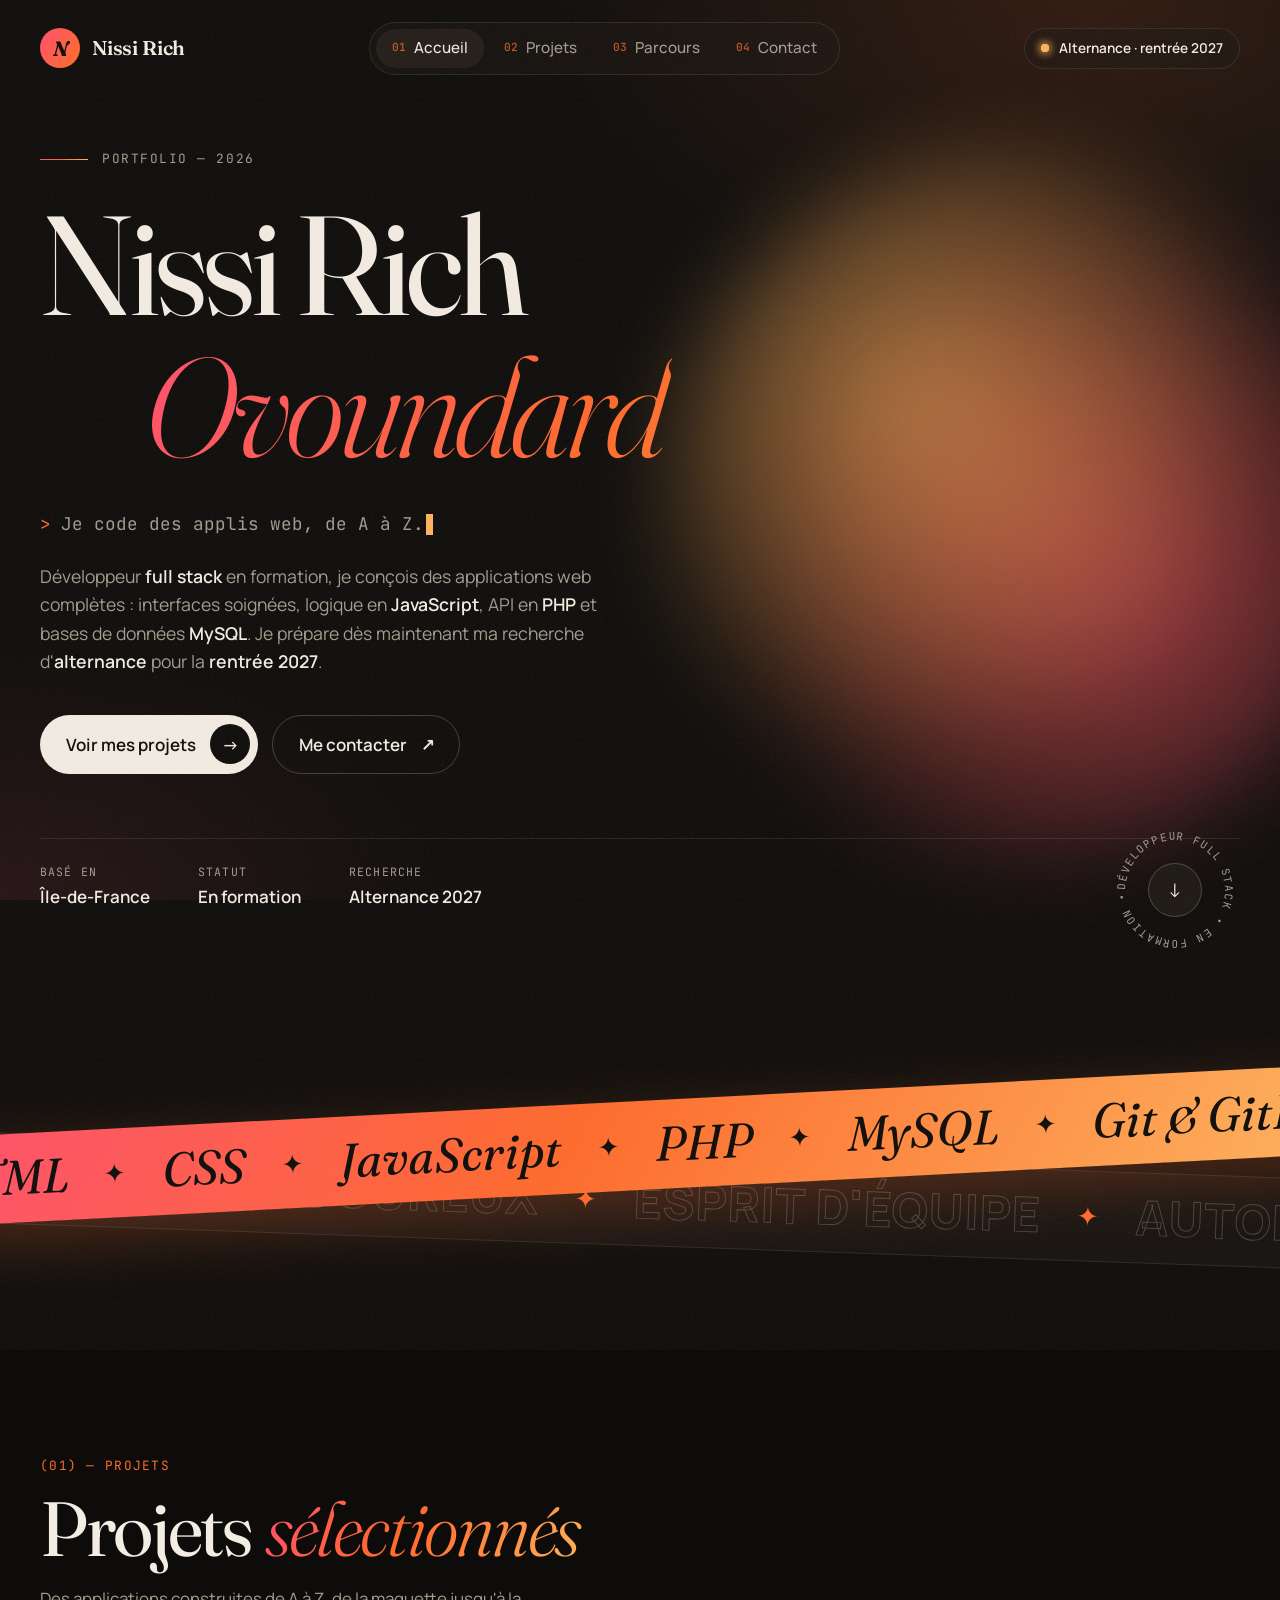
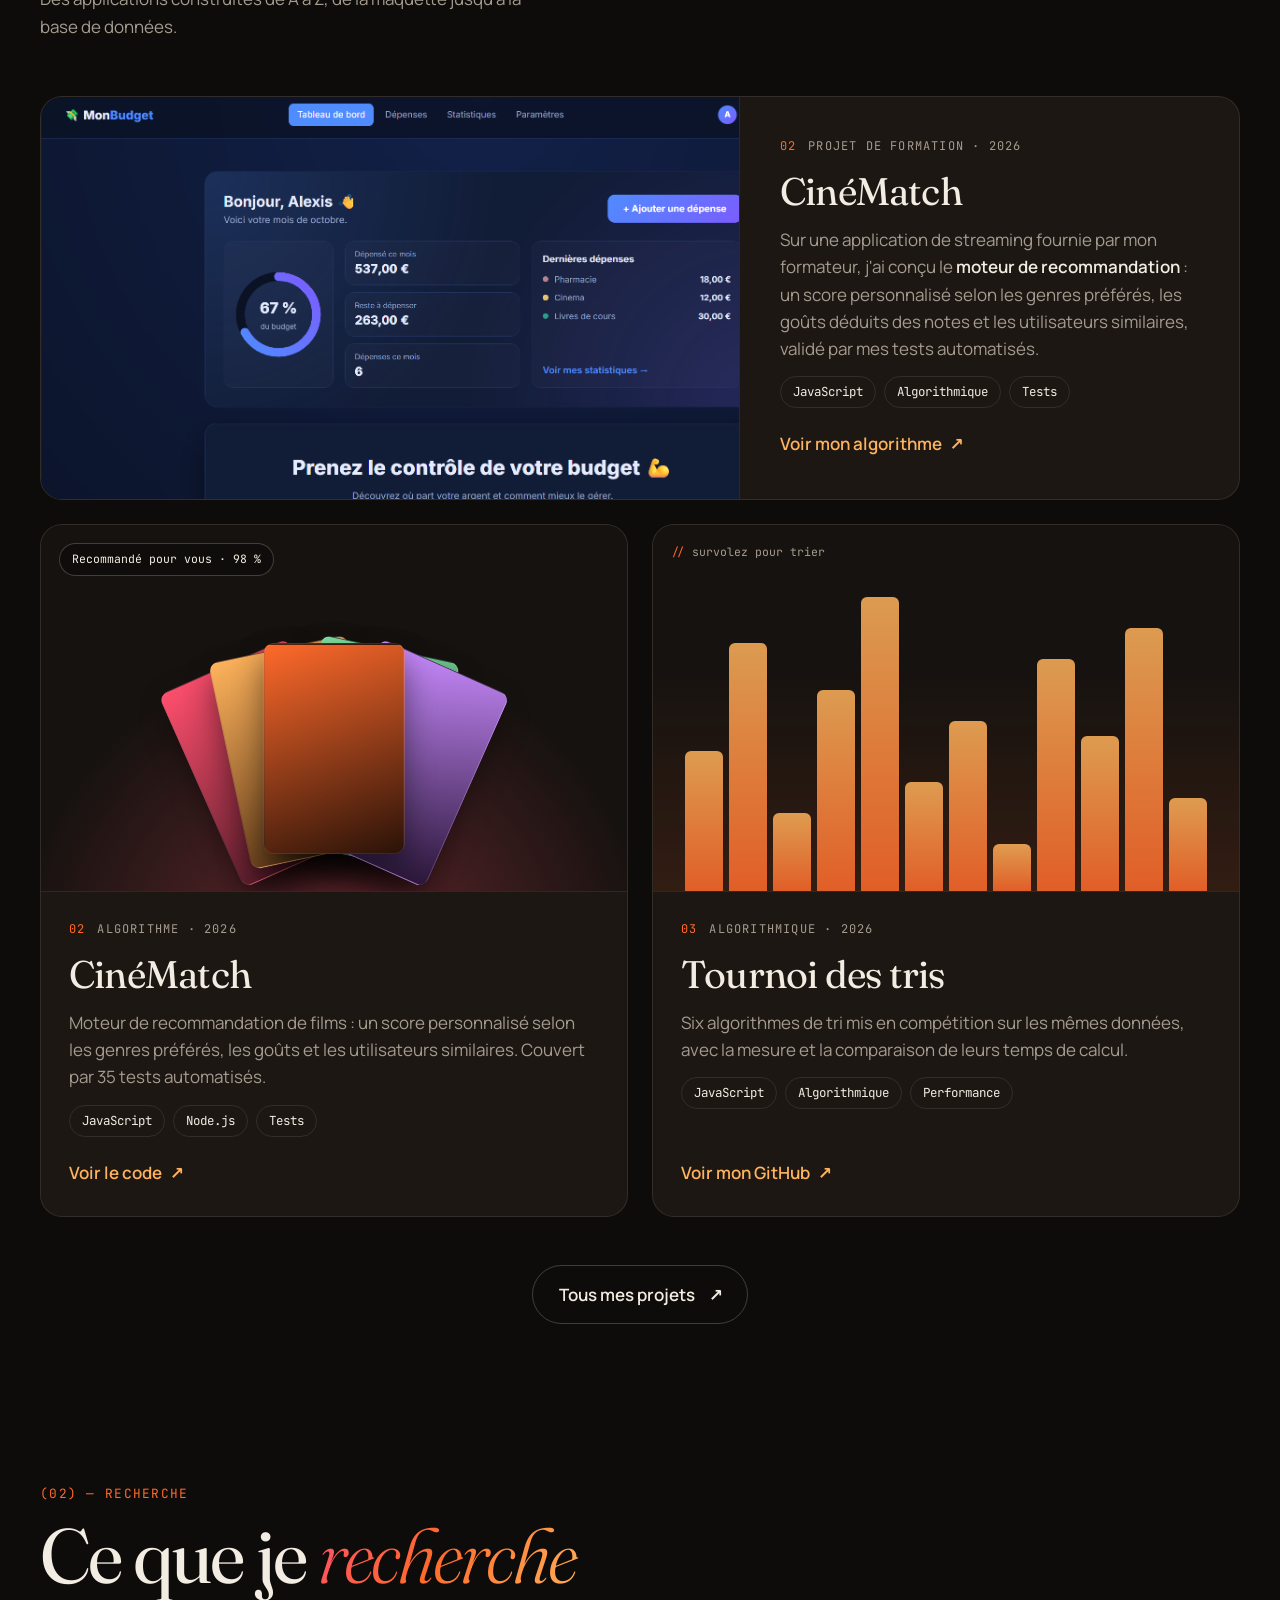
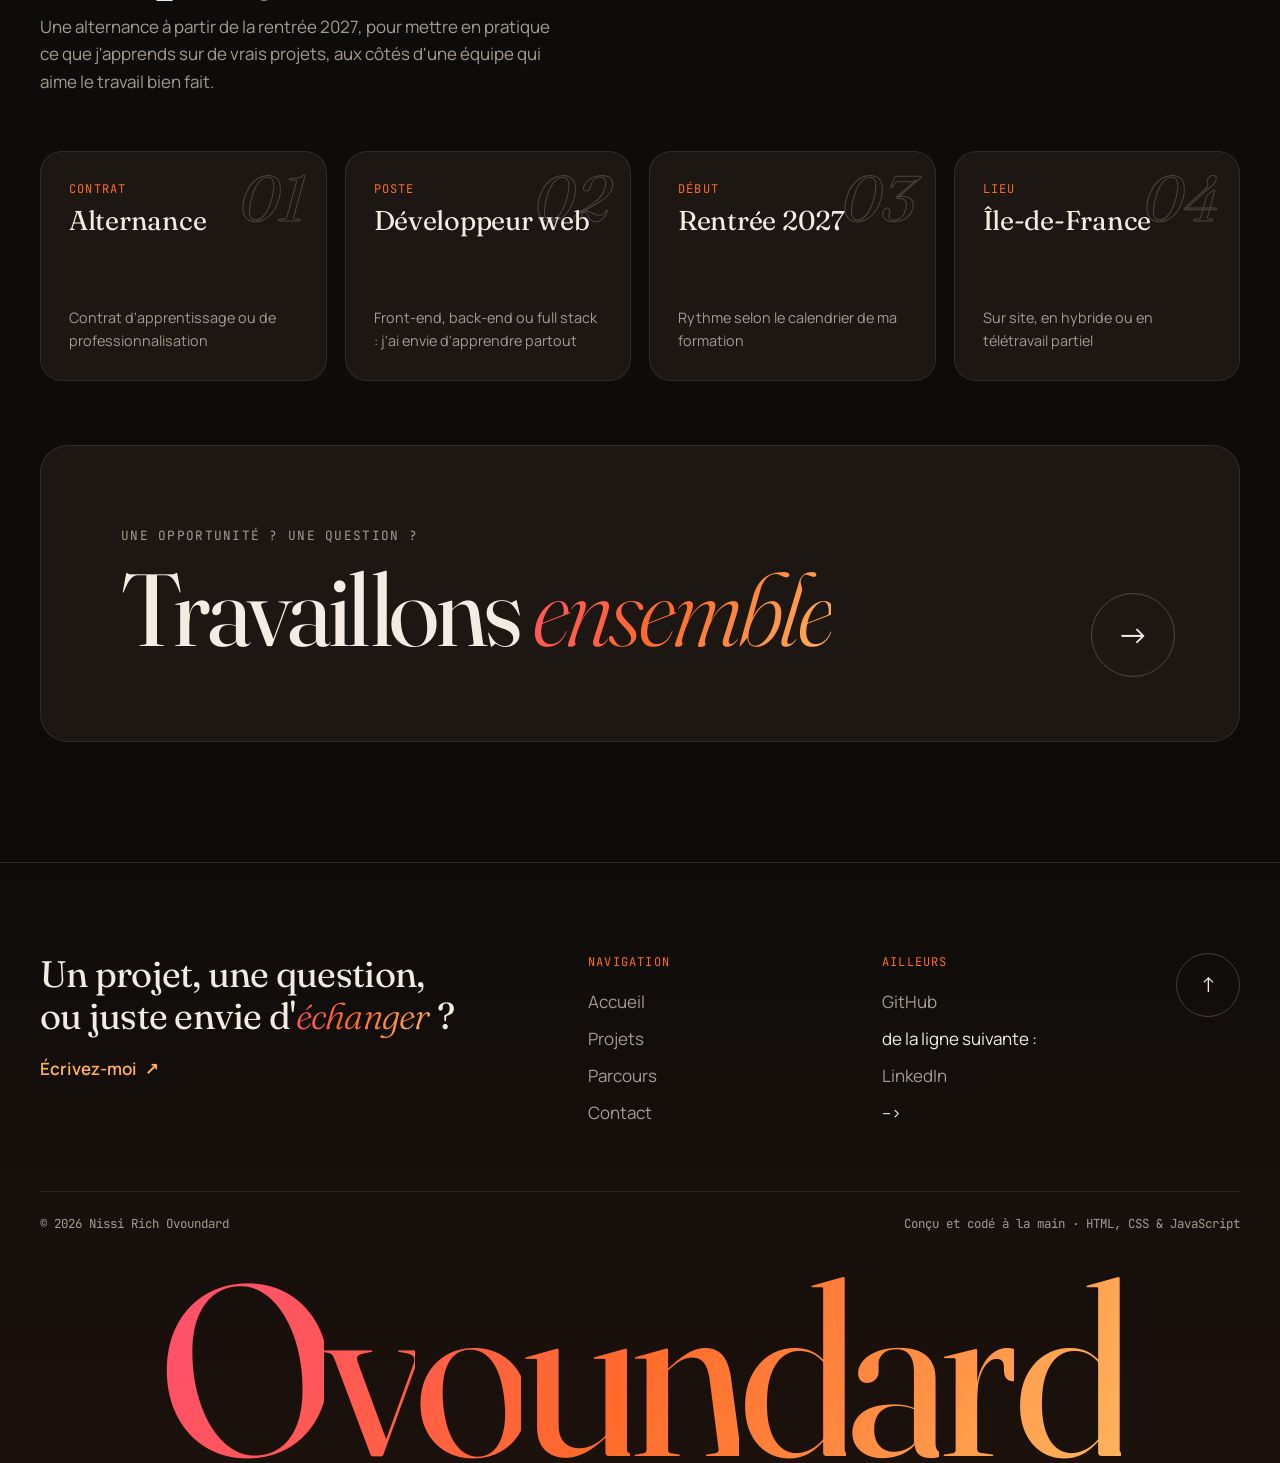
==== commit 8b52d060: "pied de page avec nom géant révélé au défilement" ====
--- a/index.html
+++ b/index.html
@@ -358,8 +358,53 @@
     </section>
 
   </main>
-
-  <!-- PIED DE PAGE -->
+  <!-- ===== PIED DE PAGE ===== -->
+  <footer class="site-footer">
+    <div class="container">
+
+      <div class="footer-top">
+        <div class="footer-intro">
+          <p class="footer-lead">Un projet, une question,<br>ou juste envie d'<em>échanger</em> ?</p>
+          <a href="contact.html" class="project-link">Écrivez-moi <span aria-hidden="true">↗</span></a>
+        </div>
+
+        <nav class="footer-col" aria-label="Plan du site">
+          <h3>Navigation</h3>
+          <ul>
+            <li><a href="index.html">Accueil</a></li>
+            <li><a href="projets.html">Projets</a></li>
+            <li><a href="parcours.html">Parcours</a></li>
+            <li><a href="contact.html">Contact</a></li>
+          </ul>
+        </nav>
+
+        <div class="footer-col">
+          <h3>Ailleurs</h3>
+          <ul>
+            <li><a href="https://github.com/r-ovoundard" target="_blank" rel="noopener">GitHub</a></li>
+            <!-- Quand tu auras un LinkedIn, enlève les <!-- et --> de la ligne suivante :
+            <li><a href="https://www.linkedin.com/in/TON-PROFIL" target="_blank" rel="noopener">LinkedIn</a></li>
+            -->
+          </ul>
+        </div>
+
+        <a href="#accueil" class="to-top" aria-label="Revenir en haut de la page">
+          <span aria-hidden="true">↑</span>
+        </a>
+      </div>
+
+      <div class="footer-bottom">
+        <p>© 2026 Nissi Rich Ovoundard</p>
+        <p>Conçu et codé à la main · HTML, CSS &amp; JavaScript</p>
+      </div>
+
+    </div>
+
+    <!-- Le nom géant : une lettre par span, pour les faire surgir une par une -->
+    <p class="footer-giant" aria-hidden="true">
+      <span style="--i: 0">O</span><span style="--i: 1">v</span><span style="--i: 2">o</span><span style="--i: 3">u</span><span style="--i: 4">n</span><span style="--i: 5">d</span><span style="--i: 6">a</span><span style="--i: 7">r</span><span style="--i: 8">d</span>
+    </p>
+  </footer>
 
 </body>
 </html>
--- a/css/style.css
+++ b/css/style.css
@@ -1566,4 +1566,197 @@
 
 .status-badge:hover {
   border-color: var(--amber);
+}
+/* =========================================================
+   PIED DE PAGE – STRUCTURE
+   ========================================================= */
+.site-footer {
+  position: relative;
+  padding-top: 90px;
+  overflow: hidden;
+  border-top: 1px solid var(--line);
+  background: linear-gradient(to bottom, transparent, rgba(255, 106, 43, 0.06));
+}
+
+.footer-top {
+  display: grid;
+  grid-template-columns: 2fr 1fr 1fr auto;
+  gap: 40px;
+  align-items: start;
+}
+
+.footer-lead {
+  margin-bottom: 18px;
+  font-family: var(--font-display);
+  font-size: clamp(1.6rem, 3vw, 2.3rem);
+  line-height: 1.15;
+  letter-spacing: -0.02em;
+}
+
+.footer-lead em {
+  background: var(--gradient);
+  -webkit-background-clip: text;
+  background-clip: text;
+  color: transparent;
+  font-weight: 300;
+}
+
+/* =========================================================
+   PIED DE PAGE – COLONNES DE LIENS
+   ========================================================= */
+.footer-col h3 {
+  margin-bottom: 16px;
+  color: var(--ember);
+  font-family: var(--font-mono);
+  font-size: 0.75rem;
+  font-weight: 400;
+  letter-spacing: 0.1em;
+  text-transform: uppercase;
+}
+
+.footer-col ul {
+  list-style: none;
+  display: flex;
+  flex-direction: column;
+  gap: 10px;
+}
+
+.footer-col a {
+  display: inline-flex;
+  align-items: center;
+  gap: 6px;
+  color: var(--muted);
+  transition: color 0.3s;
+}
+
+/* La petite flèche, cachée en bas à gauche, glisse à sa place au survol */
+.footer-col a::after {
+  content: "↗";
+  font-size: 0.85em;
+  opacity: 0;
+  transform: translate(-4px, 4px);
+  transition: opacity 0.3s, transform 0.4s var(--ease-spring);
+}
+
+.footer-col a:hover {
+  color: var(--text);
+}
+
+.footer-col a:hover::after {
+  opacity: 1;
+  transform: none;
+}
+
+/* =========================================================
+   PIED DE PAGE – BOUTON "HAUT DE PAGE"
+   ========================================================= */
+.to-top {
+  display: grid;
+  place-items: center;
+  width: 64px;
+  height: 64px;
+  border: 1px solid var(--line-strong);
+  border-radius: 50%;
+  font-size: 1.3rem;
+  transition: background 0.4s, color 0.4s, border-color 0.4s;
+}
+
+.to-top span {
+  transition: transform 0.5s var(--ease-spring);
+}
+
+.to-top:hover {
+  border-color: transparent;
+  background: var(--ember);
+  color: var(--bg);
+}
+
+.to-top:hover span {
+  transform: translateY(-4px);
+}
+
+/* =========================================================
+   PIED DE PAGE – BAS
+   ========================================================= */
+.footer-bottom {
+  display: flex;
+  justify-content: space-between;
+  flex-wrap: wrap;
+  gap: 12px;
+  margin-top: 64px;
+  padding-top: 22px;
+  border-top: 1px solid var(--line);
+  color: var(--muted);
+  font-family: var(--font-mono);
+  font-size: 0.78rem;
+}
+
+/* =========================================================
+   PIED DE PAGE – LE NOM GÉANT
+   ========================================================= */
+.footer-giant {
+  display: flex;
+  justify-content: center;
+  margin-top: 40px;
+  overflow: hidden;            /* les lettres sortent de là */
+  font-family: var(--font-display);
+  font-size: clamp(4rem, 19vw, 17rem); /* remplit toute la largeur */
+  font-weight: 400;
+  line-height: 0.78;           /* coupé par le bas, comme une enseigne */
+  letter-spacing: -0.05em;
+  white-space: nowrap;
+  -webkit-user-select: none;
+  user-select: none;
+}
+
+/* Chaque lettre a sa "tranche" du dégradé : ensemble, elles forment
+   un seul dégradé continu sur tout le mot */
+.footer-giant span {
+  display: inline-block;
+  background: var(--gradient);
+  background-size: 900% 100%;
+  background-position: calc(var(--i) * 12.5%) 0;
+  -webkit-background-clip: text;
+  background-clip: text;
+  color: transparent;
+  /* "translate" (et non "transform") : il s'ajoute à l'animation sans la gêner */
+  transition: translate 0.5s var(--ease-spring), filter 0.4s;
+}
+
+.footer-giant span:hover {
+  filter: brightness(1.25);
+  translate: 0 -8%;
+}
+
+/* Les lettres surgissent en suivant le défilement (view() = quand
+   l'élément entre à l'écran). Chaque lettre démarre un peu plus tard. */
+@keyframes letterRise {
+  from { transform: translateY(100%); }
+}
+
+@supports (animation-timeline: view()) {
+  .footer-giant span {
+    animation: letterRise linear both;
+    animation-timeline: view();
+    animation-range: entry calc(var(--i) * 4%) cover calc(25% + var(--i) * 4%);
+  }
+}
+
+/* =========================================================
+   PIED DE PAGE – PETITS ÉCRANS
+   ========================================================= */
+@media (max-width: 860px) {
+  .footer-top {
+    grid-template-columns: 1fr 1fr;
+  }
+
+  .footer-intro {
+    grid-column: 1 / -1;
+  }
+}
+
+@media (max-width: 480px) {
+  .footer-top {
+    grid-template-columns: 1fr;
+  }
 }
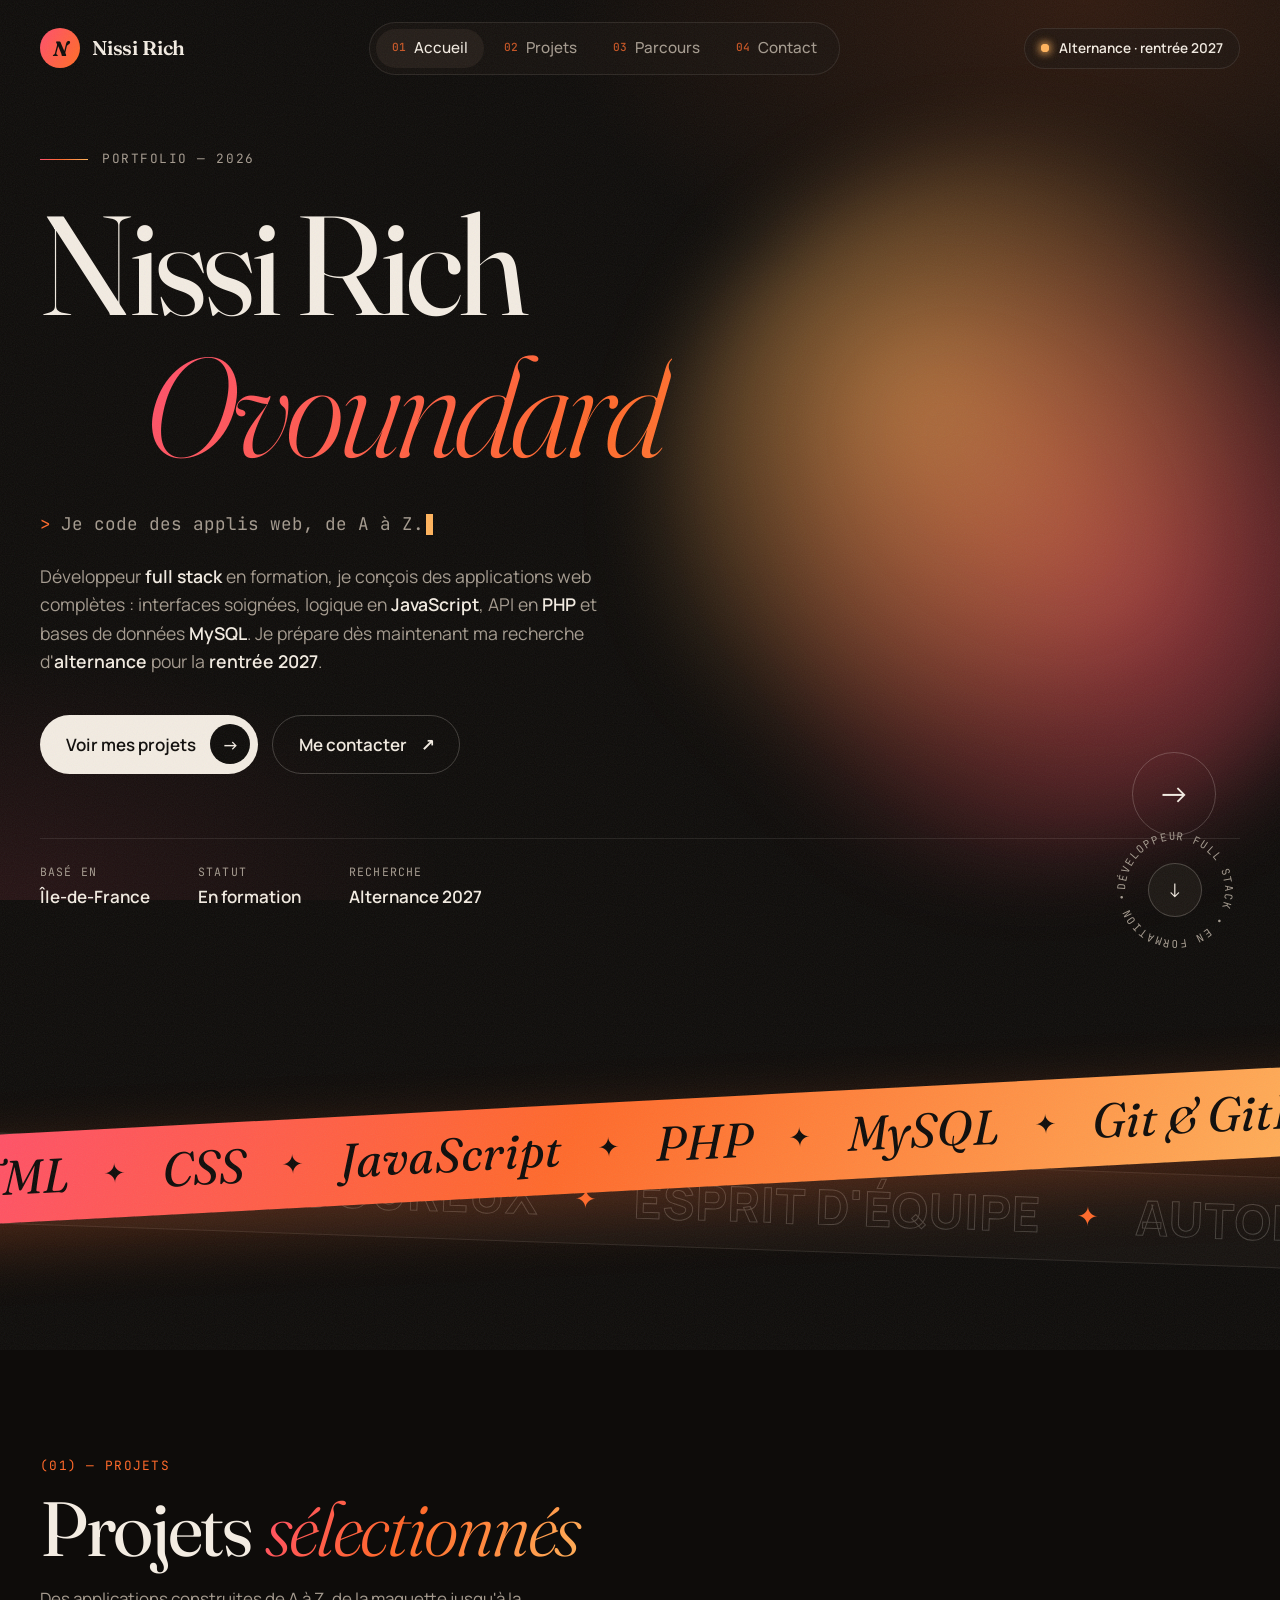
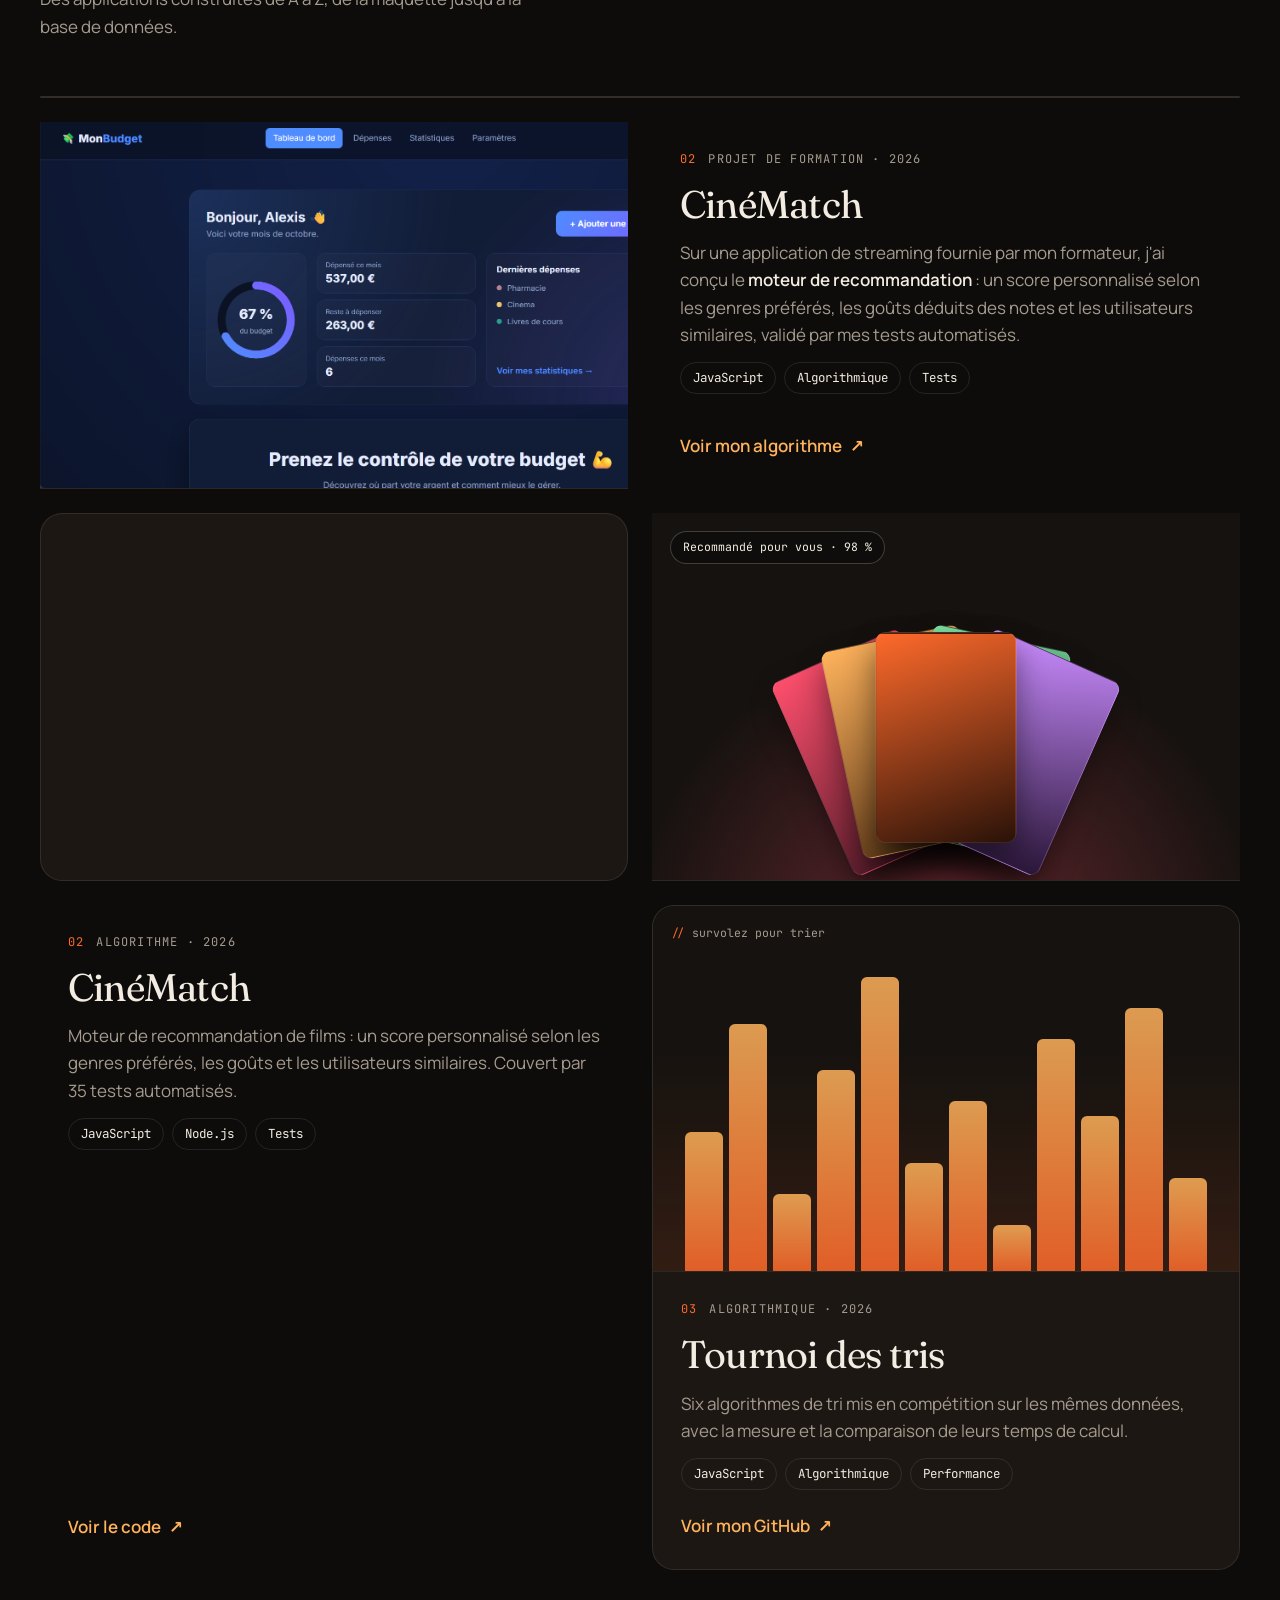
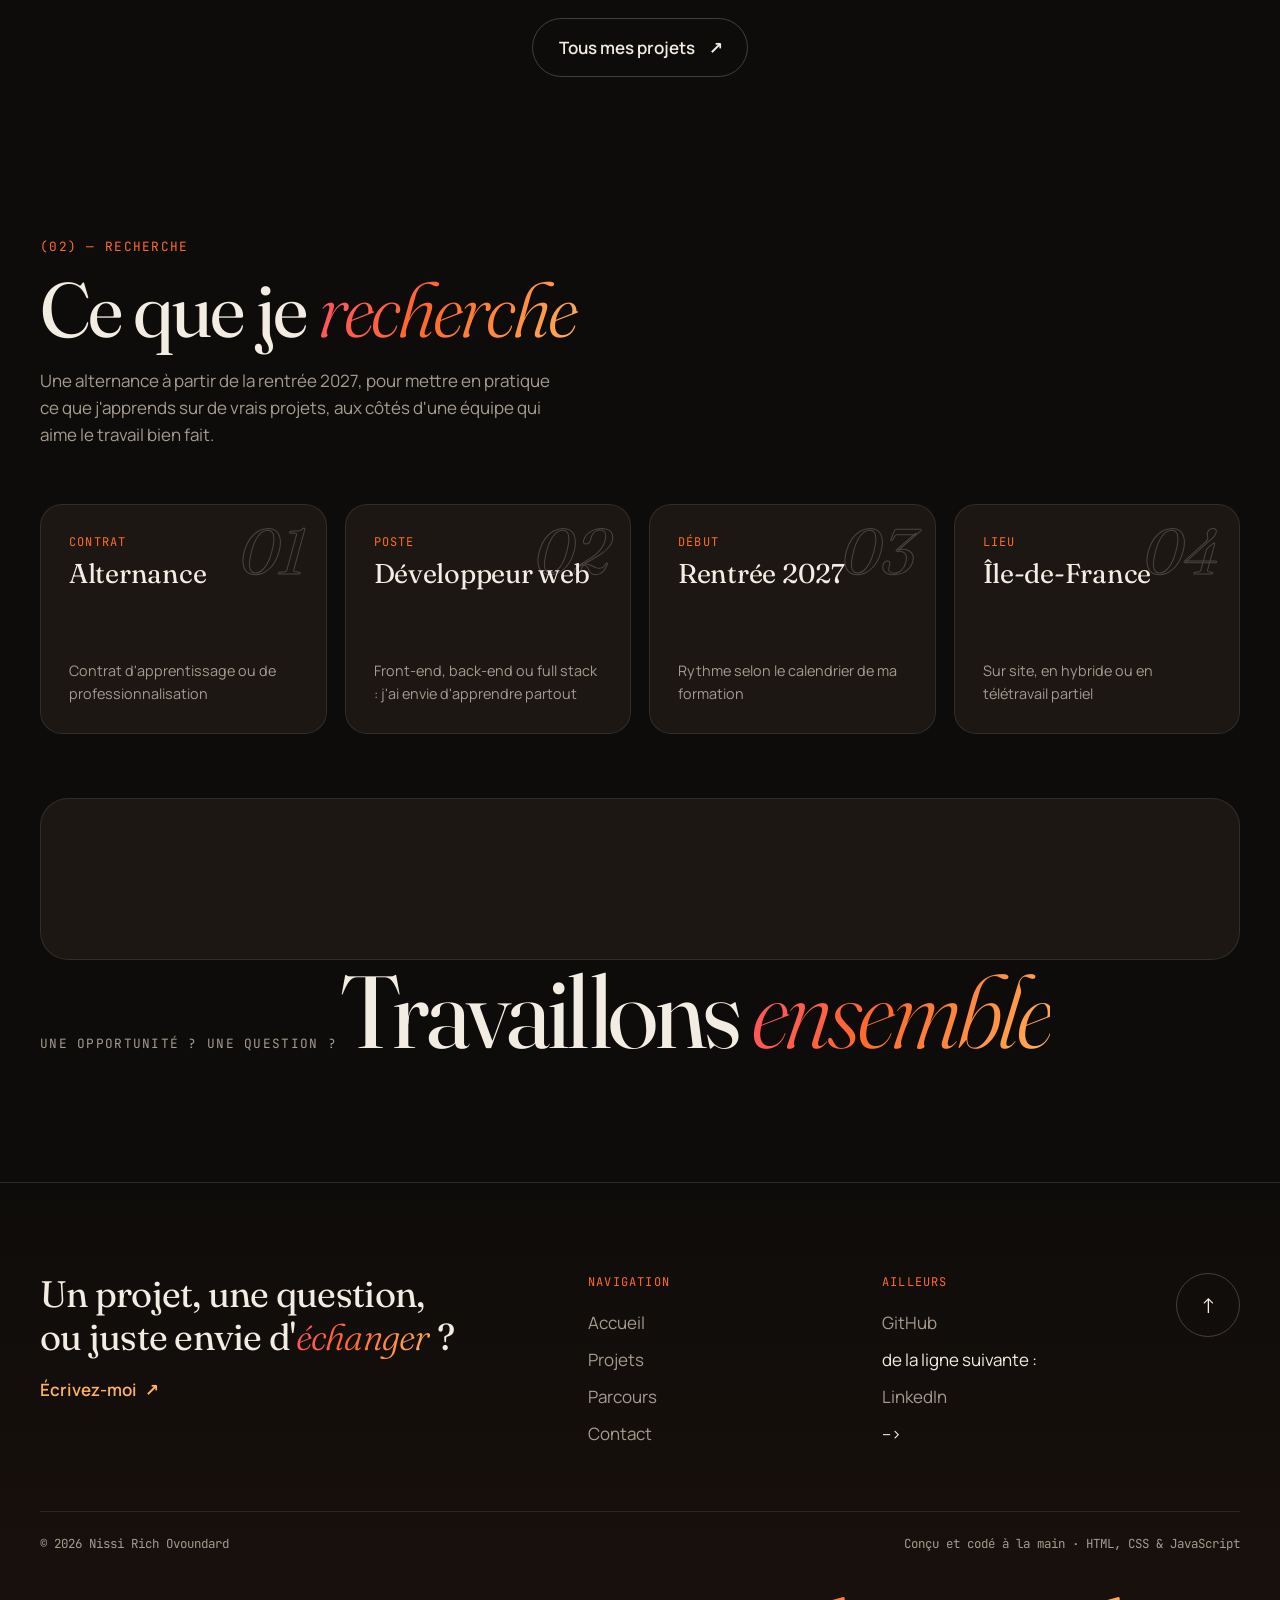
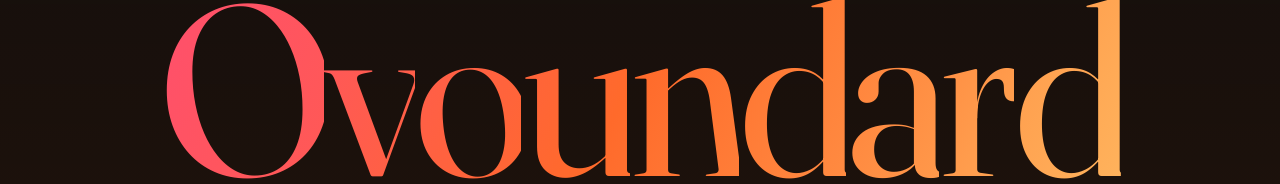
==== commit 0bd2dfe5: "ajout du curseur de braise, boutons magnétiques et cercle depuis la souris" ====
--- a/index.html
+++ b/index.html
@@ -13,6 +13,8 @@
   <link href="https://fonts.googleapis.com/css2?family=Fraunces:ital,opsz,wght@0,9..144,300..800;1,9..144,300..800&family=JetBrains+Mono:wght@400;500&family=Manrope:wght@400;500;600;700&display=swap" rel="stylesheet">
 
   <link rel="stylesheet" href="css/style.css">
+    <!-- defer : le script attend que la page soit construite avant de s'exécuter -->
+  <script src="js/main.js" defer></script>
 </head>
 <body>
 
@@ -206,7 +208,7 @@
       <div class="project-grid">
 
         <!-- MonBudget : la grande carte -->
-        <article class="project-card project-featured">
+         <article class="project-card project-featured" data-cursor="Voir"></article>
           <div class="project-media">
             <img src="images/projets/monbudget.png"
                  alt="Tableau de bord de MonBudget : anneau du budget, dépenses du mois et dernières dépenses"
@@ -232,7 +234,7 @@
         </article>
 
         <!-- CinéMatch : des affiches de films en éventail -->
-        <article class="project-card">
+        <article class="project-card" data-cursor="Voir"></article>
           <div class="project-media media-cinematch" aria-hidden="true">
             <p class="match-pill">Recommandé pour vous · 98 %</p>
             <div class="posters">
@@ -349,7 +351,7 @@
       </ul>
 
       <!-- Appel au contact : tout le bloc est un lien -->
-      <a href="contact.html" class="cta">
+     <a href="contact.html" class="cta" data-cursor="Écrire"></a>
         <span class="cta-kicker">Une opportunité ? Une question ?</span>
         <span class="cta-title">Travaillons <em>ensemble</em></span>
         <span class="cta-arrow" aria-hidden="true">→</span>
--- a/css/style.css
+++ b/css/style.css
@@ -1759,4 +1759,127 @@
   .footer-top {
     grid-template-columns: 1fr;
   }
+}
+/* =========================================================
+   CURSEUR PERSONNALISÉ (créé par js/main.js)
+   ========================================================= */
+/* La flèche normale est cachée seulement si le JS a créé le curseur */
+.has-cursor,
+.has-cursor * {
+  cursor: none !important;
+}
+
+.cursor-dot,
+.cursor-ring {
+  position: fixed;
+  top: 0;
+  left: 0;
+  pointer-events: none; /* ne bloque jamais les clics */
+  opacity: 0;
+  transition: opacity 0.3s;
+}
+
+.cursor-visible .cursor-dot,
+.cursor-visible .cursor-ring {
+  opacity: 1;
+}
+
+/* Le point */
+.cursor-dot {
+  z-index: 301;
+  width: 8px;
+  height: 8px;
+  margin: -4px 0 0 -4px; /* centré sur la souris */
+  border-radius: 50%;
+  background: var(--amber);
+}
+
+.cursor-dot.is-hidden {
+  opacity: 0;
+}
+
+/* L'anneau : un repère de taille 0, et le cercle centré dessus */
+.cursor-ring {
+  z-index: 300;
+}
+
+.cursor-circle {
+  position: absolute;
+  top: 0;
+  left: 0;
+  display: grid;
+  place-items: center;
+  width: 40px;
+  height: 40px;
+  border: 1px solid rgba(255, 179, 92, 0.6);
+  border-radius: 50%;
+  transform: translate(-50%, -50%);
+  transition:
+    width 0.4s var(--ease-out),
+    height 0.4s var(--ease-out),
+    background 0.4s,
+    border-color 0.4s,
+    transform 0.3s var(--ease-out);
+}
+
+/* Sur un lien ou un bouton : il grossit et se teinte */
+.cursor-ring.is-hover .cursor-circle {
+  width: 64px;
+  height: 64px;
+  border-color: var(--ember);
+  background: rgba(255, 106, 43, 0.12);
+}
+
+/* Avec un mot ("Voir", "Écrire") : pastille crème, lisible partout */
+.cursor-ring.has-label .cursor-circle {
+  width: 92px;
+  height: 92px;
+  border-color: transparent;
+  background: var(--text);
+}
+
+.cursor-label {
+  color: var(--bg);
+  font-family: var(--font-mono);
+  font-size: 0.75rem;
+  font-weight: 500;
+  letter-spacing: 0.06em;
+  text-transform: uppercase;
+  opacity: 0;
+  transform: scale(0.5);
+  transition: opacity 0.3s, transform 0.4s var(--ease-spring);
+}
+
+.cursor-ring.has-label .cursor-label {
+  opacity: 1;
+  transform: none;
+}
+
+/* Au clic : l'anneau se contracte */
+.cursor-ring.is-pressed .cursor-circle {
+  transform: translate(-50%, -50%) scale(0.85);
+}
+
+/* =========================================================
+   BOUTONS MAGNÉTIQUES : retour en place en douceur
+   On ajoute "translate" à la liste des transitions existantes.
+   ========================================================= */
+.btn {
+  transition:
+    transform 0.5s var(--ease-spring),
+    translate 0.4s var(--ease-out),
+    border-color 0.4s,
+    color 0.4s;
+}
+
+.to-top {
+  transition:
+    background 0.4s,
+    color 0.4s,
+    border-color 0.4s,
+    translate 0.4s var(--ease-out);
+}
+
+.scroll-badge {
+  transition: translate 0.4s var(--ease-out);
 }
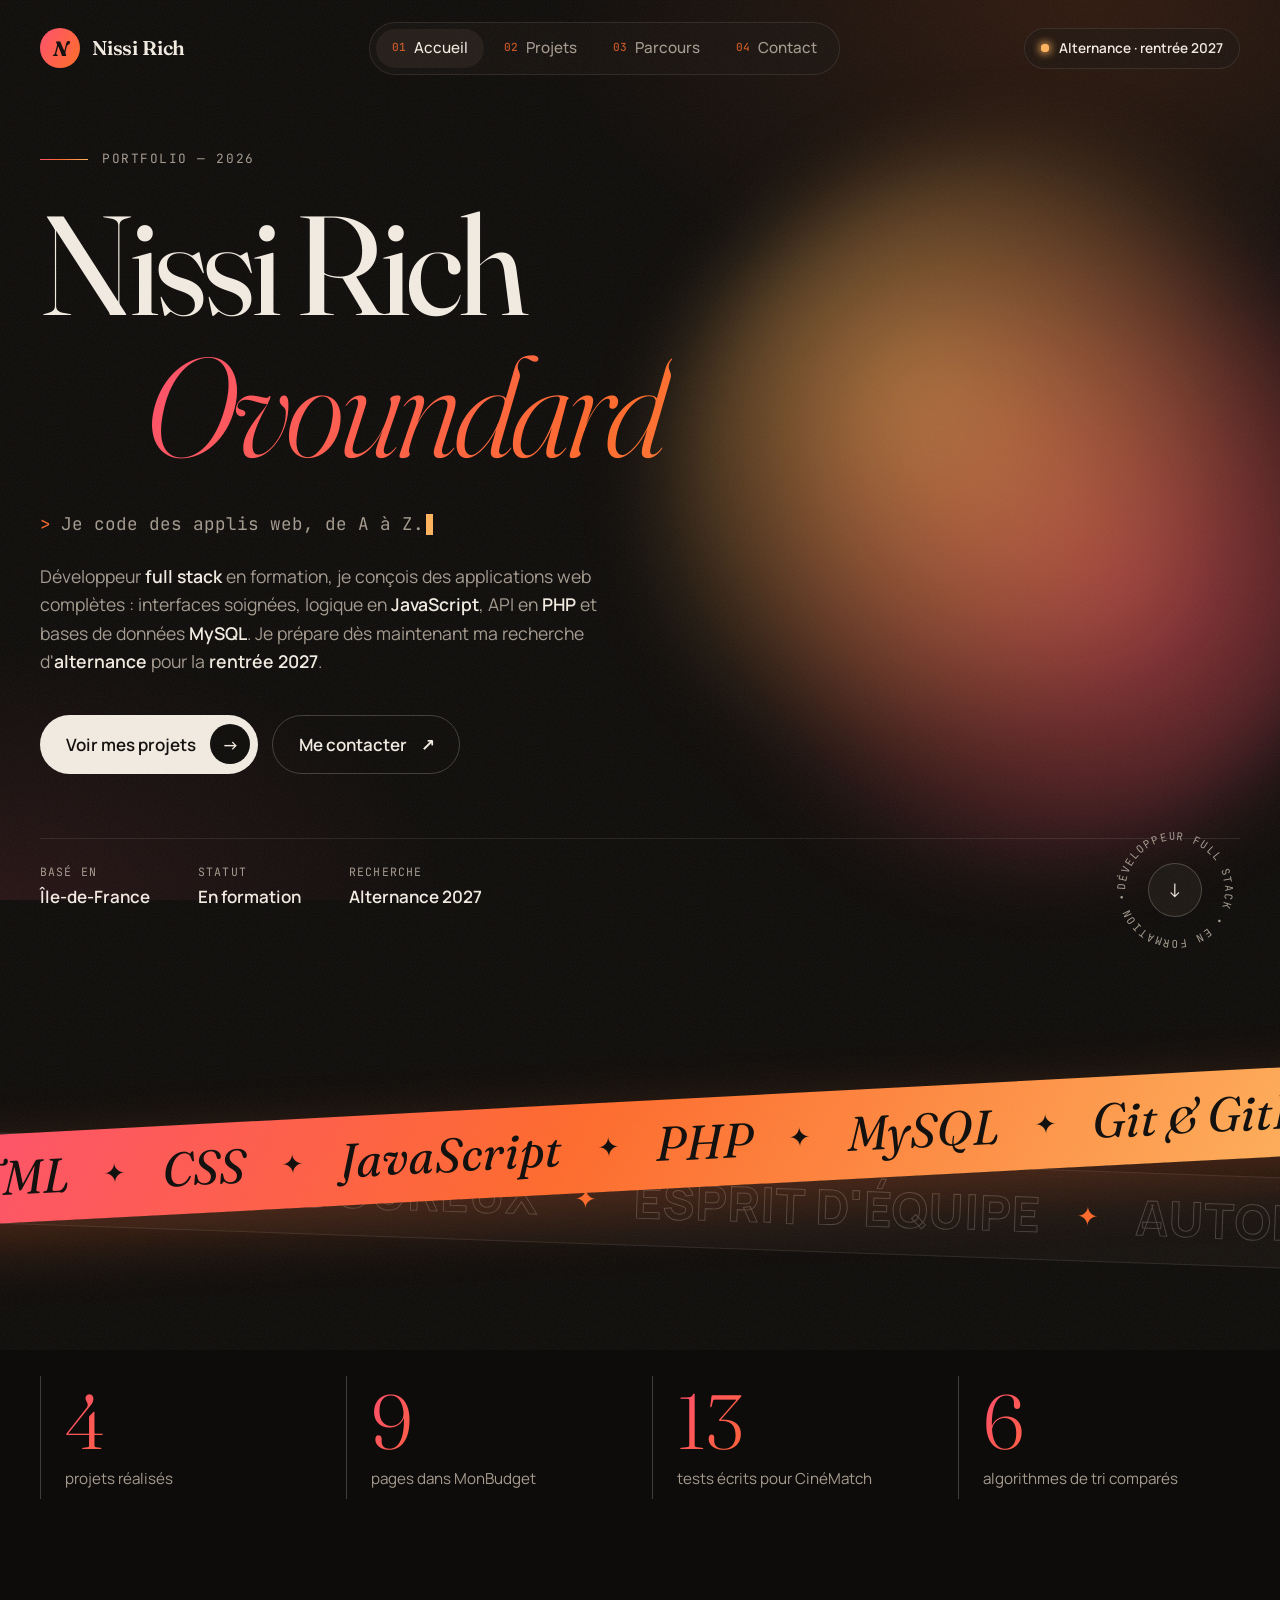
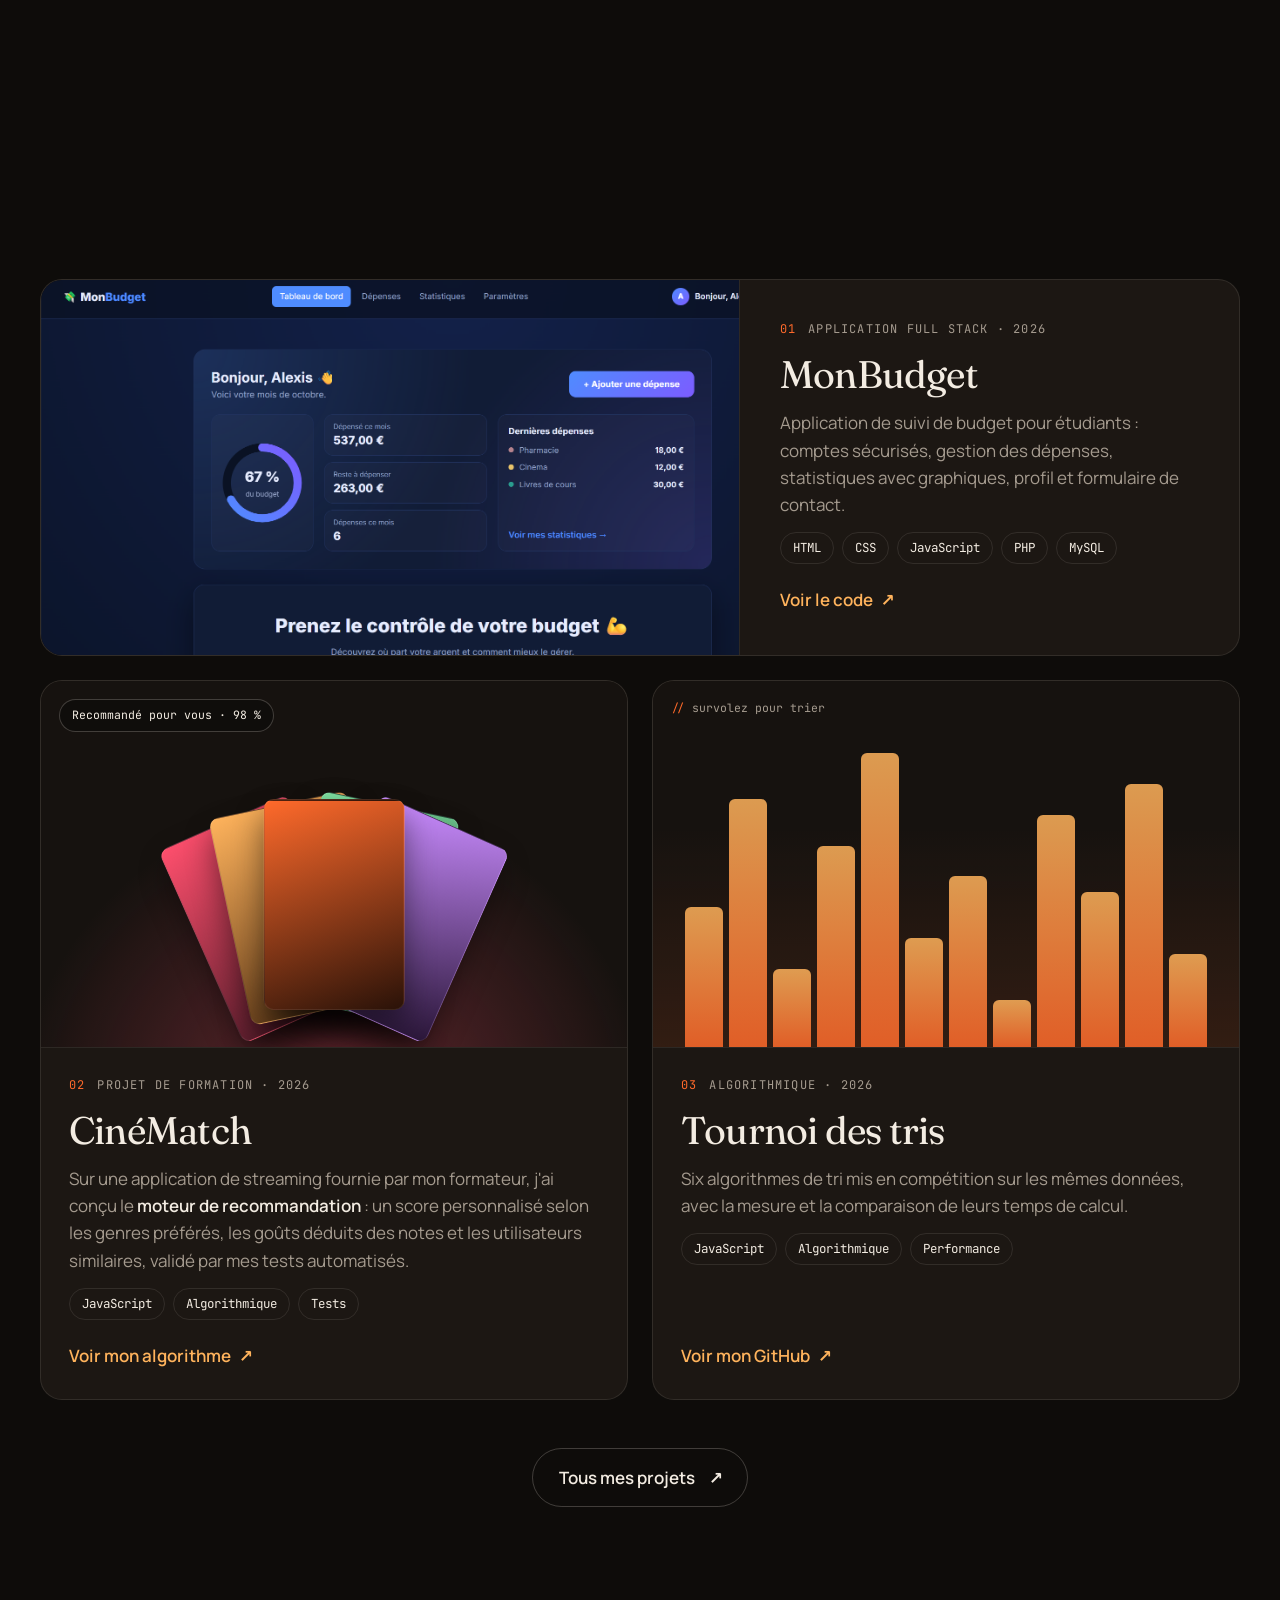
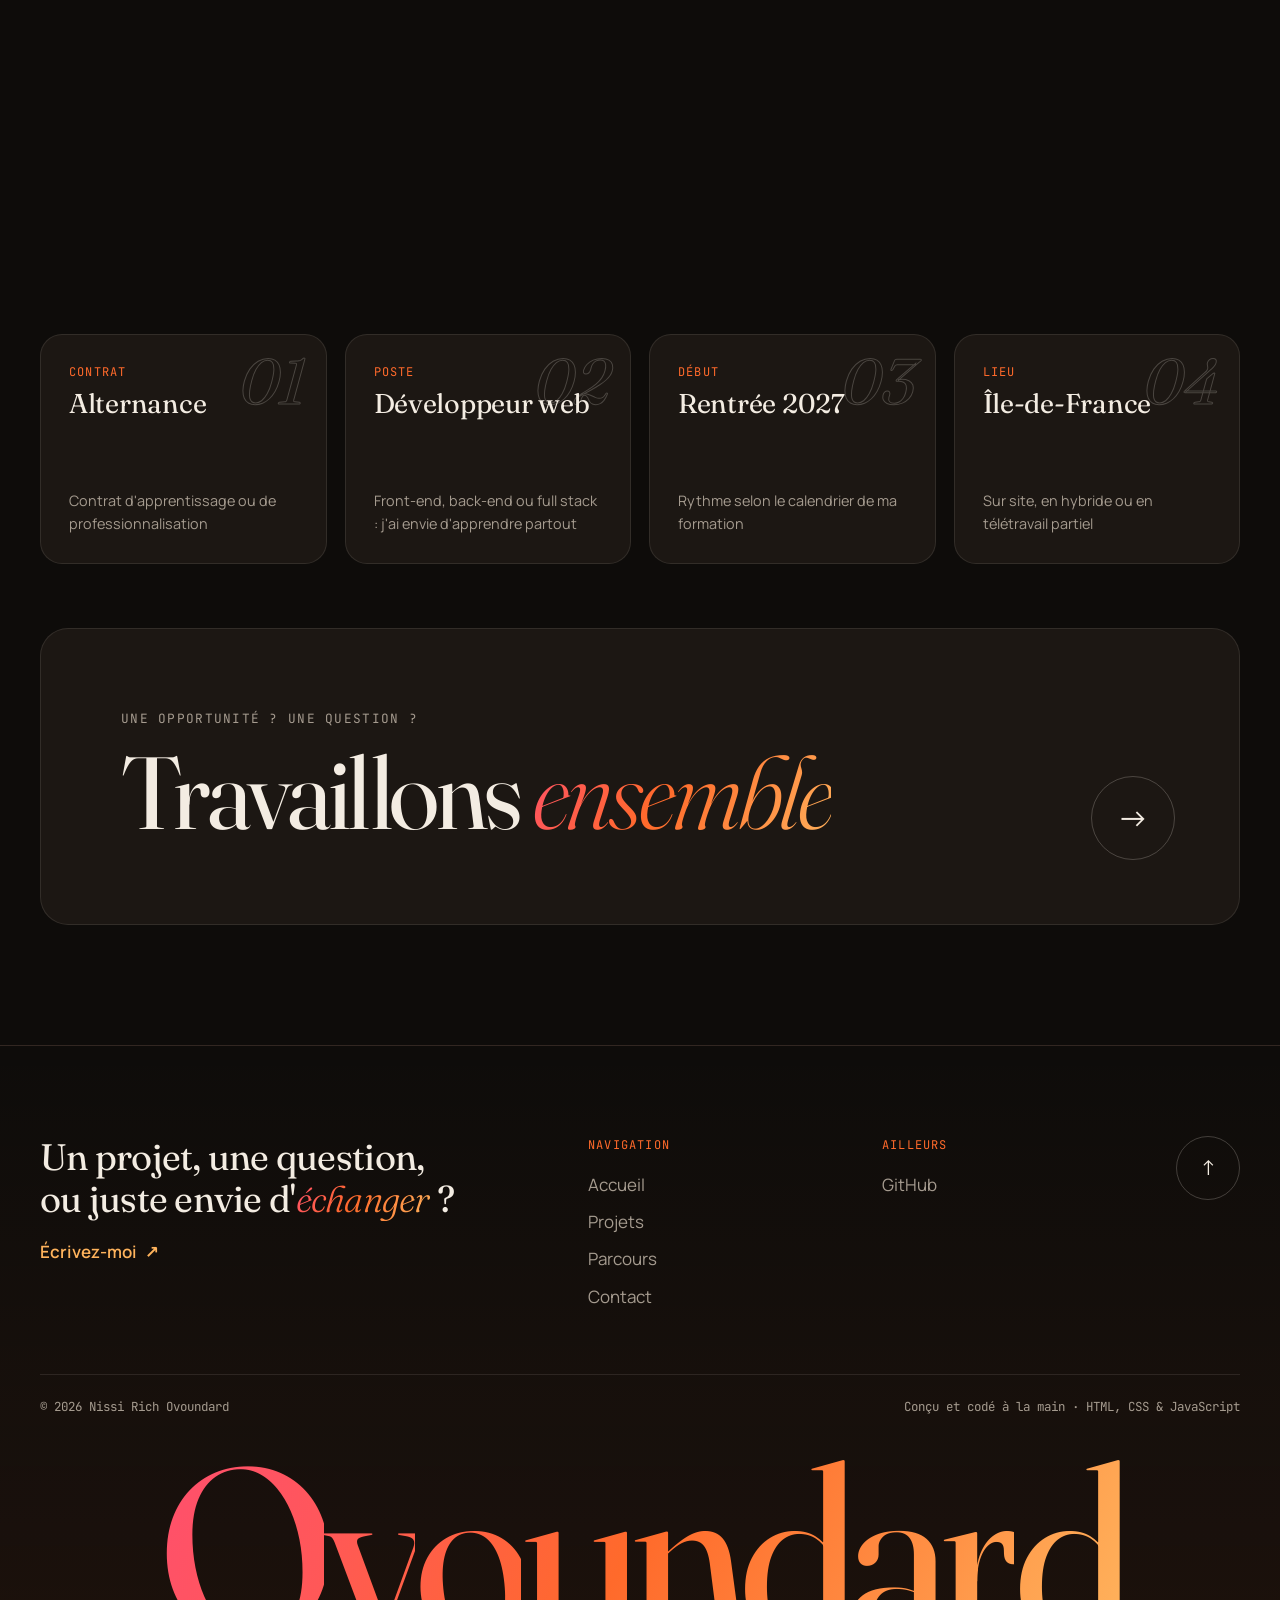
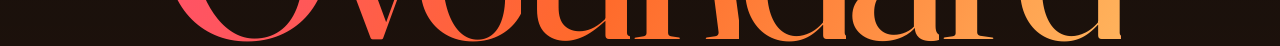
==== commit b4dd5c4e: "ajout des apparitions au défilement et chiffres animés" ====
--- a/index.html
+++ b/index.html
@@ -13,12 +13,12 @@
   <link href="https://fonts.googleapis.com/css2?family=Fraunces:ital,opsz,wght@0,9..144,300..800;1,9..144,300..800&family=JetBrains+Mono:wght@400;500&family=Manrope:wght@400;500;600;700&display=swap" rel="stylesheet">
 
   <link rel="stylesheet" href="css/style.css">
-    <!-- defer : le script attend que la page soit construite avant de s'exécuter -->
+  <!-- defer : le script attend que la page soit construite avant de s'exécuter -->
   <script src="js/main.js" defer></script>
 </head>
 <body>
 
-    <!-- ===== NAVIGATION ===== -->
+  <!-- ===== NAVIGATION ===== -->
   <header class="site-nav">
     <div class="container nav-inner">
 
@@ -53,7 +53,7 @@
       <!-- Badge de disponibilité -->
       <a href="contact.html" class="status-badge">
         <span class="status-dot" aria-hidden="true"></span>
-    <span class="status-text">Alternance · rentrée 2027</span>
+        <span class="status-text">Alternance · rentrée 2027</span>
       </a>
 
     </div>
@@ -61,9 +61,10 @@
 
   <main>
 
-        <!-- ===== ACCUEIL ===== -->
+    <!-- ===== ACCUEIL ===== -->
     <section class="hero" id="accueil">
-              <!-- Décor : la sphère de braise et les étincelles (purement visuel) -->
+
+      <!-- Décor : la sphère de braise et les étincelles (purement visuel) -->
       <div class="hero-decor" aria-hidden="true">
         <div class="hero-orb"></div>
         <div class="sparks">
@@ -81,6 +82,7 @@
           <span style="--x: 96%; --s: 3px; --t: 9s;  --d: 9s"></span>
         </div>
       </div>
+
       <div class="container hero-inner">
 
         <p class="hero-kicker">
@@ -103,7 +105,7 @@
         <p class="hero-intro">
           Développeur <strong>full stack</strong> en formation, je conçois des applications web complètes :
           interfaces soignées, logique en <strong>JavaScript</strong>, API en <strong>PHP</strong>
-                    et bases de données <strong>MySQL</strong>. Je prépare dès maintenant ma recherche
+          et bases de données <strong>MySQL</strong>. Je prépare dès maintenant ma recherche
           d'<strong>alternance</strong> pour la <strong>rentrée 2027</strong>.
         </p>
 
@@ -124,8 +126,9 @@
           <li><span>Statut</span>En formation</li>
           <li><span>Recherche</span>Alternance 2027</li>
         </ul>
-      </div>
-      
+
+      </div>
+
       <!-- Badge circulaire : le texte suit un cercle (textPath) et tourne -->
       <a href="#projets" class="scroll-badge" aria-label="Descendre vers les projets">
         <svg class="badge-ring" viewBox="0 0 120 120" aria-hidden="true">
@@ -140,7 +143,7 @@
       </a>
     </section>
 
-        <!-- ===== COMPÉTENCES ===== -->
+    <!-- ===== COMPÉTENCES ===== -->
     <section class="skills" id="competences" aria-labelledby="skills-title">
       <h2 class="sr-only" id="skills-title">Compétences et qualités</h2>
 
@@ -196,25 +199,77 @@
       </div>
     </section>
 
-       <!-- ===== PROJETS ===== -->
+    <!-- ===== CHIFFRES ===== -->
+    <section class="stats container" aria-label="Quelques chiffres">
+      <ul class="stats-grid" data-reveal-group>
+        <li class="stat" data-reveal>
+          <p class="stat-value"><span data-count="4">4</span></p>
+          <p class="stat-label">projets réalisés</p>
+        </li>
+        <li class="stat" data-reveal>
+          <p class="stat-value"><span data-count="9">9</span></p>
+          <p class="stat-label">pages dans MonBudget</p>
+        </li>
+        <li class="stat" data-reveal>
+          <p class="stat-value"><span data-count="13">13</span></p>
+          <p class="stat-label">tests écrits pour CinéMatch</p>
+        </li>
+        <li class="stat" data-reveal>
+          <p class="stat-value"><span data-count="6">6</span></p>
+          <p class="stat-label">algorithmes de tri comparés</p>
+        </li>
+      </ul>
+    </section>
+
+    <!-- ===== PROJETS ===== -->
     <section class="projects container" id="projets" aria-labelledby="projects-title">
 
-      <header class="section-head">
+      <header class="section-head" data-reveal="mask">
         <p class="section-num">(01) — Projets</p>
         <h2 class="section-title" id="projects-title">Projets <em>sélectionnés</em></h2>
         <p class="section-sub">Des applications construites de A à Z, de la maquette jusqu'à la base de données.</p>
       </header>
 
-      <div class="project-grid">
+      <div class="project-grid" data-reveal-group>
 
         <!-- MonBudget : la grande carte -->
-         <article class="project-card project-featured" data-cursor="Voir"></article>
+        <article class="project-card project-featured" data-cursor="Voir" data-reveal="card">
           <div class="project-media">
             <img src="images/projets/monbudget.png"
                  alt="Tableau de bord de MonBudget : anneau du budget, dépenses du mois et dernières dépenses"
                  loading="lazy">
           </div>
-                   <div class="project-body">
+          <div class="project-body">
+            <p class="project-meta"><span>01</span>Application full stack · 2026</p>
+            <h3 class="project-title">MonBudget</h3>
+            <p class="project-desc">
+              Application de suivi de budget pour étudiants : comptes sécurisés, gestion des dépenses,
+              statistiques avec graphiques, profil et formulaire de contact.
+            </p>
+            <ul class="project-tags">
+              <li>HTML</li><li>CSS</li><li>JavaScript</li><li>PHP</li><li>MySQL</li>
+            </ul>
+            <div class="project-links">
+              <a href="https://github.com/r-ovoundard/mon-budget" target="_blank" rel="noopener" class="project-link">
+                Voir le code <span aria-hidden="true">↗</span>
+              </a>
+            </div>
+          </div>
+        </article>
+
+        <!-- CinéMatch : des affiches de films en éventail -->
+        <article class="project-card" data-cursor="Voir" data-reveal="card">
+          <div class="project-media media-cinematch" aria-hidden="true">
+            <p class="match-pill">Recommandé pour vous · 98 %</p>
+            <div class="posters">
+              <span style="--r: -24deg"></span>
+              <span style="--r: -12deg"></span>
+              <span style="--r: 12deg"></span>
+              <span style="--r: 24deg"></span>
+              <span style="--r: 0deg"></span>
+            </div>
+          </div>
+          <div class="project-body">
             <p class="project-meta"><span>02</span>Projet de formation · 2026</p>
             <h3 class="project-title">CinéMatch</h3>
             <p class="project-desc">
@@ -233,38 +288,8 @@
           </div>
         </article>
 
-        <!-- CinéMatch : des affiches de films en éventail -->
-        <article class="project-card" data-cursor="Voir"></article>
-          <div class="project-media media-cinematch" aria-hidden="true">
-            <p class="match-pill">Recommandé pour vous · 98 %</p>
-            <div class="posters">
-              <span style="--r: -24deg"></span>
-              <span style="--r: -12deg"></span>
-              <span style="--r: 12deg"></span>
-              <span style="--r: 24deg"></span>
-              <span style="--r: 0deg"></span>
-            </div>
-          </div>
-          <div class="project-body">
-            <p class="project-meta"><span>02</span>Algorithme · 2026</p>
-            <h3 class="project-title">CinéMatch</h3>
-            <p class="project-desc">
-              Moteur de recommandation de films : un score personnalisé selon les genres préférés,
-              les goûts et les utilisateurs similaires. Couvert par 35 tests automatisés.
-            </p>
-            <ul class="project-tags">
-              <li>JavaScript</li><li>Node.js</li><li>Tests</li>
-            </ul>
-            <div class="project-links">
-              <a href="https://github.com/r-ovoundard/fakeflix" target="_blank" rel="noopener" class="project-link">
-                Voir le code <span aria-hidden="true">↗</span>
-              </a>
-            </div>
-          </div>
-        </article>
-
         <!-- Tournoi des tris : des barres qui se trient au survol -->
-        <article class="project-card">
+        <article class="project-card" data-cursor="Voir" data-reveal="card">
           <div class="project-media media-sort" aria-hidden="true">
             <p class="sort-hint">survolez pour trier</p>
             <div class="bars">
@@ -303,7 +328,7 @@
 
       </div>
 
-      <div class="projects-more">
+      <div class="projects-more" data-reveal>
         <a href="projets.html" class="btn btn-ghost">
           <span>Tous mes projets</span>
           <span class="btn-icon" aria-hidden="true">↗</span>
@@ -311,38 +336,38 @@
       </div>
     </section>
 
-        <!-- ===== RECHERCHE ===== -->
+    <!-- ===== RECHERCHE ===== -->
     <section class="looking container" id="recherche" aria-labelledby="looking-title">
 
-      <header class="section-head">
+      <header class="section-head" data-reveal="mask">
         <p class="section-num">(02) — Recherche</p>
         <h2 class="section-title" id="looking-title">Ce que je <em>recherche</em></h2>
         <p class="section-sub">
-                Une alternance à partir de la rentrée 2027, pour mettre en pratique ce que j'apprends
+          Une alternance à partir de la rentrée 2027, pour mettre en pratique ce que j'apprends
           sur de vrais projets, aux côtés d'une équipe qui aime le travail bien fait.
         </p>
       </header>
 
-      <ul class="looking-grid">
-        <li class="looking-item">
+      <ul class="looking-grid" data-reveal-group>
+        <li class="looking-item" data-reveal>
           <span class="looking-num" aria-hidden="true">01</span>
           <span class="looking-label">Contrat</span>
           <p class="looking-value">Alternance</p>
           <p class="looking-detail">Contrat d'apprentissage ou de professionnalisation</p>
         </li>
-        <li class="looking-item">
+        <li class="looking-item" data-reveal>
           <span class="looking-num" aria-hidden="true">02</span>
           <span class="looking-label">Poste</span>
           <p class="looking-value">Développeur web</p>
           <p class="looking-detail">Front-end, back-end ou full stack : j'ai envie d'apprendre partout</p>
         </li>
-        <li class="looking-item">
+        <li class="looking-item" data-reveal>
           <span class="looking-num" aria-hidden="true">03</span>
           <span class="looking-label">Début</span>
           <p class="looking-value">Rentrée 2027</p>
           <p class="looking-detail">Rythme selon le calendrier de ma formation</p>
         </li>
-        <li class="looking-item">
+        <li class="looking-item" data-reveal>
           <span class="looking-num" aria-hidden="true">04</span>
           <span class="looking-label">Lieu</span>
           <p class="looking-value">Île-de-France</p>
@@ -351,7 +376,7 @@
       </ul>
 
       <!-- Appel au contact : tout le bloc est un lien -->
-     <a href="contact.html" class="cta" data-cursor="Écrire"></a>
+      <a href="contact.html" class="cta" data-cursor="Écrire" data-reveal>
         <span class="cta-kicker">Une opportunité ? Une question ?</span>
         <span class="cta-title">Travaillons <em>ensemble</em></span>
         <span class="cta-arrow" aria-hidden="true">→</span>
@@ -360,11 +385,12 @@
     </section>
 
   </main>
+
   <!-- ===== PIED DE PAGE ===== -->
   <footer class="site-footer">
     <div class="container">
 
-      <div class="footer-top">
+      <div class="footer-top" data-reveal>
         <div class="footer-intro">
           <p class="footer-lead">Un projet, une question,<br>ou juste envie d'<em>échanger</em> ?</p>
           <a href="contact.html" class="project-link">Écrivez-moi <span aria-hidden="true">↗</span></a>
@@ -384,7 +410,7 @@
           <h3>Ailleurs</h3>
           <ul>
             <li><a href="https://github.com/r-ovoundard" target="_blank" rel="noopener">GitHub</a></li>
-            <!-- Quand tu auras un LinkedIn, enlève les <!-- et --> de la ligne suivante :
+            <!-- Quand tu auras un LinkedIn, ajoute une ligne comme celle-ci :
             <li><a href="https://www.linkedin.com/in/TON-PROFIL" target="_blank" rel="noopener">LinkedIn</a></li>
             -->
           </ul>
@@ -409,4 +435,4 @@
   </footer>
 
 </body>
-</html>+</html>
--- a/css/style.css
+++ b/css/style.css
@@ -1882,4 +1882,79 @@
 
 .scroll-badge {
   transition: translate 0.4s var(--ease-out);
+}
+/* =========================================================
+   CHIFFRES
+   ========================================================= */
+.stats {
+  padding: 40px 0 20px;
+}
+
+.stats-grid {
+  list-style: none;
+  display: grid;
+  grid-template-columns: repeat(4, 1fr);
+  gap: 24px;
+}
+
+.stat {
+  padding: 8px 0 8px 24px;
+  border-left: 1px solid var(--line-strong);
+}
+
+.stat-value {
+  background: var(--gradient);
+  -webkit-background-clip: text;
+  background-clip: text;
+  color: transparent;
+  font-family: var(--font-display);
+  font-size: clamp(3rem, 6vw, 4.8rem);
+  font-weight: 300;
+  font-variant-numeric: tabular-nums;
+  line-height: 1;
+}
+
+.stat-label {
+  margin-top: 6px;
+  color: var(--muted);
+  font-size: 0.95rem;
+}
+
+@media (max-width: 760px) {
+  .stats-grid {
+    grid-template-columns: repeat(2, 1fr);
+    gap: 32px 16px;
+  }
+}
+
+/* =========================================================
+   APPARITIONS AU DÉFILEMENT (activées par js/main.js)
+   ========================================================= */
+.reveal-ready [data-reveal] {
+  opacity: 0;
+  transform: translateY(40px);
+  transition:
+    opacity 0.9s var(--ease-out),
+    transform 1s var(--ease-out),
+    clip-path 1.1s var(--ease-out);
+  transition-delay: var(--reveal-delay, 0ms);
+}
+
+.reveal-ready [data-reveal="mask"] {
+  opacity: 1;
+  transform: translateY(30px);
+  -webkit-clip-path: inset(100% -5% -20% -5%);
+  clip-path: inset(100% -5% -20% -5%);
+}
+
+.reveal-ready [data-reveal="card"] {
+  transform: perspective(900px) translateY(60px) rotateX(-12deg);
+  transform-origin: center top;
+}
+
+.reveal-ready [data-reveal].is-visible {
+  opacity: 1;
+  transform: none;
+  -webkit-clip-path: inset(-20% -5% -20% -5%);
+  clip-path: inset(-20% -5% -20% -5%);
 }
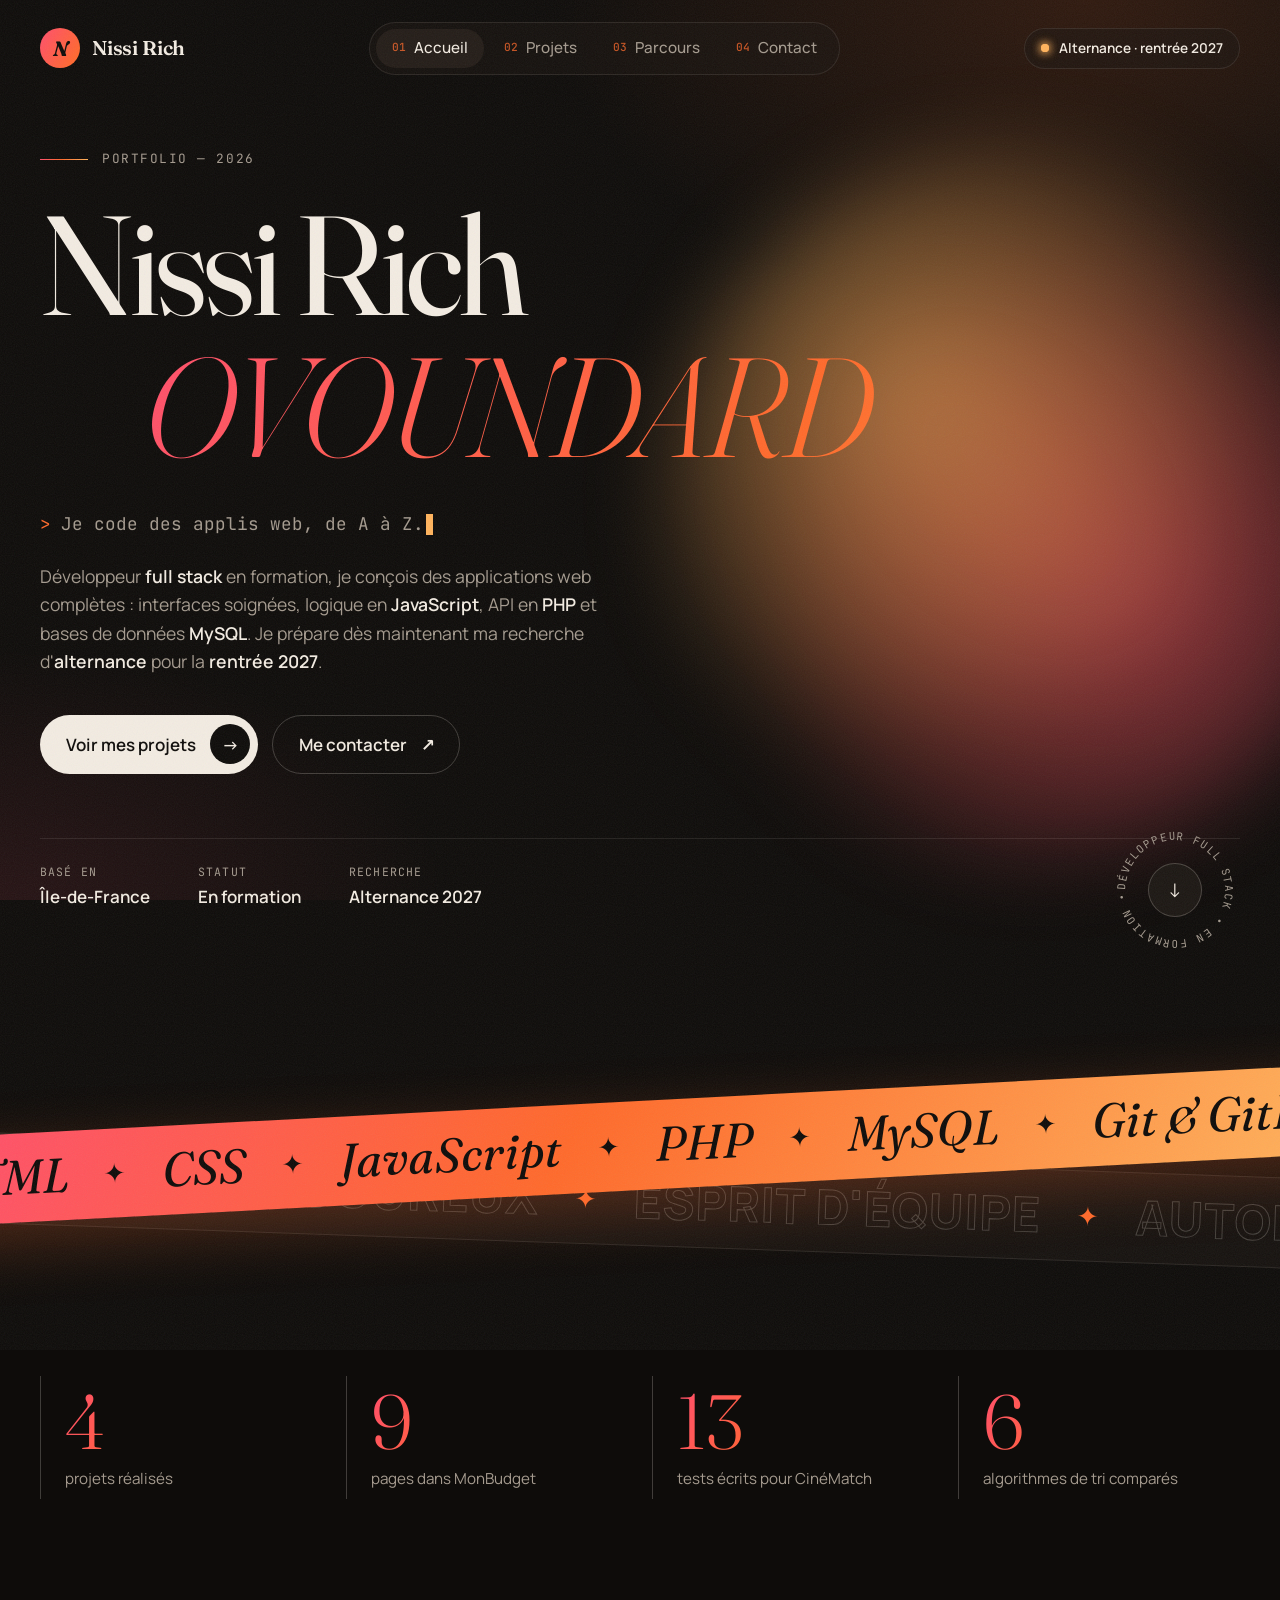
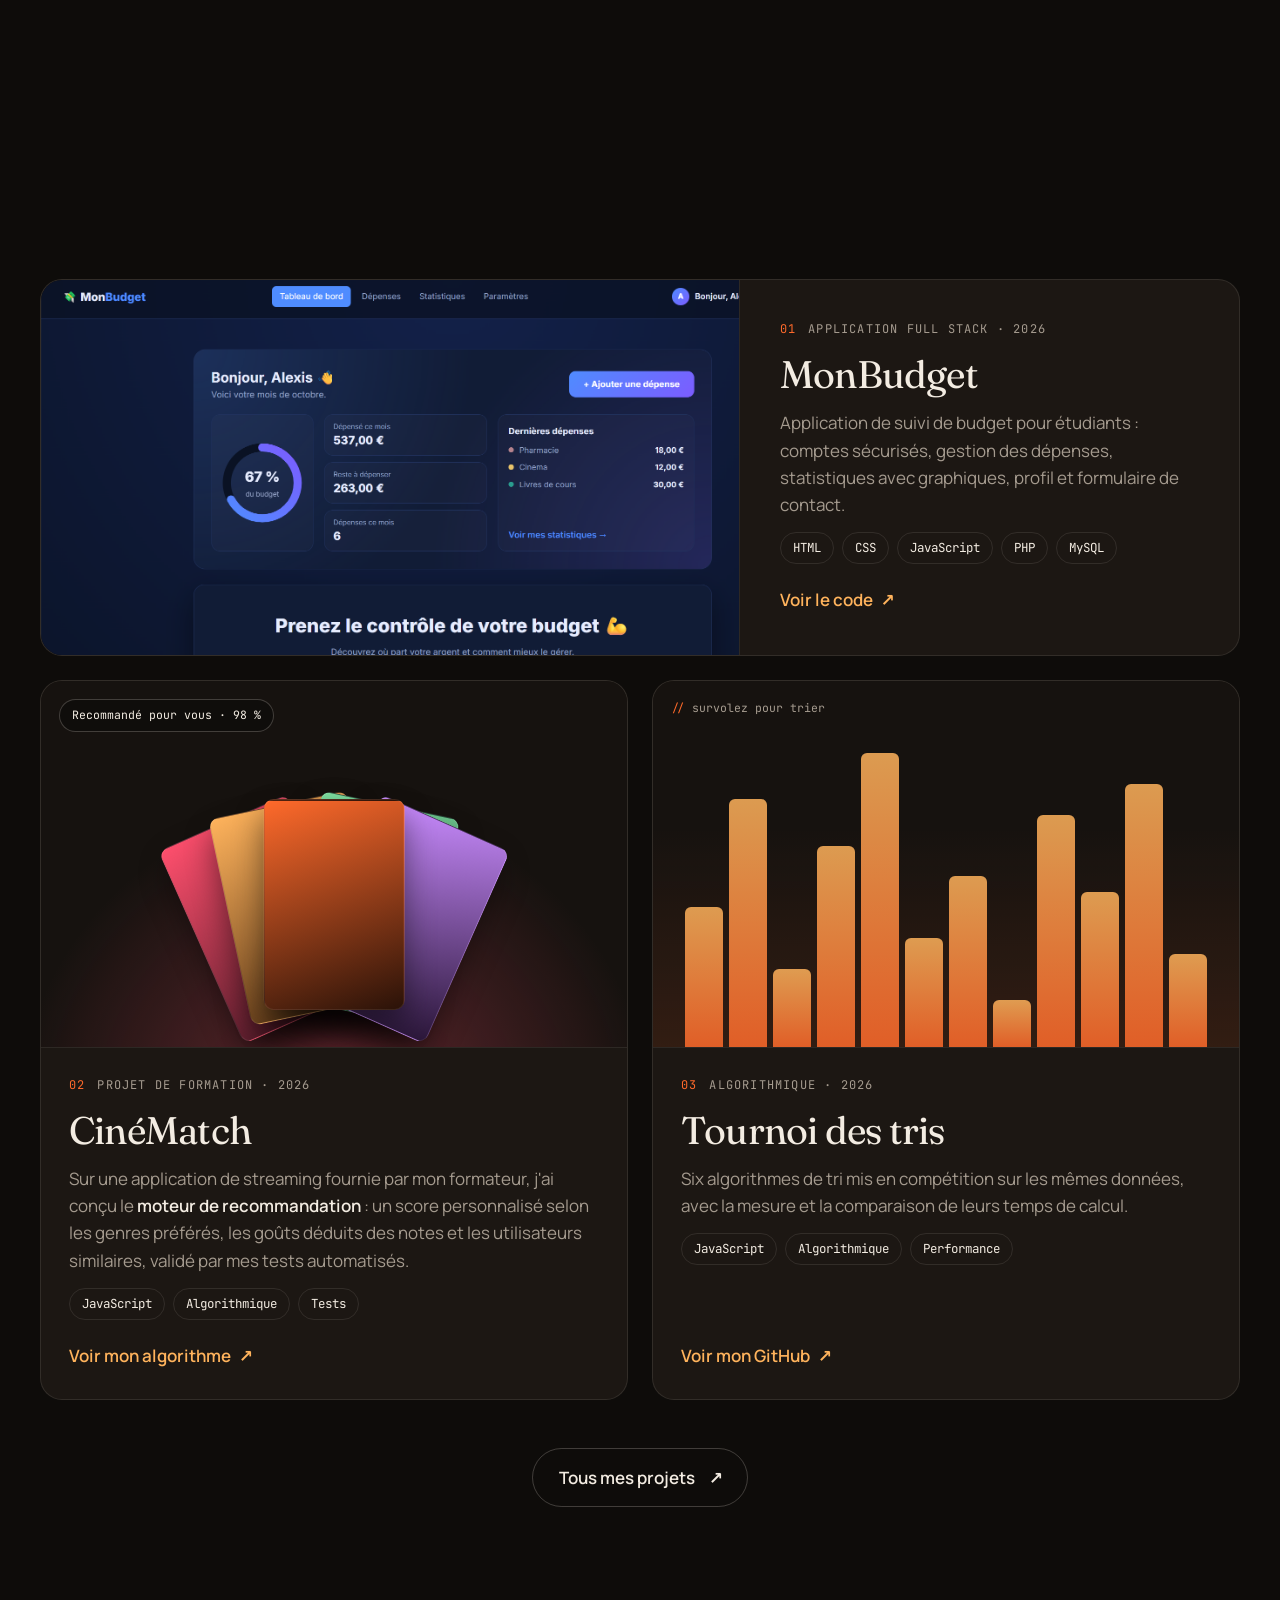
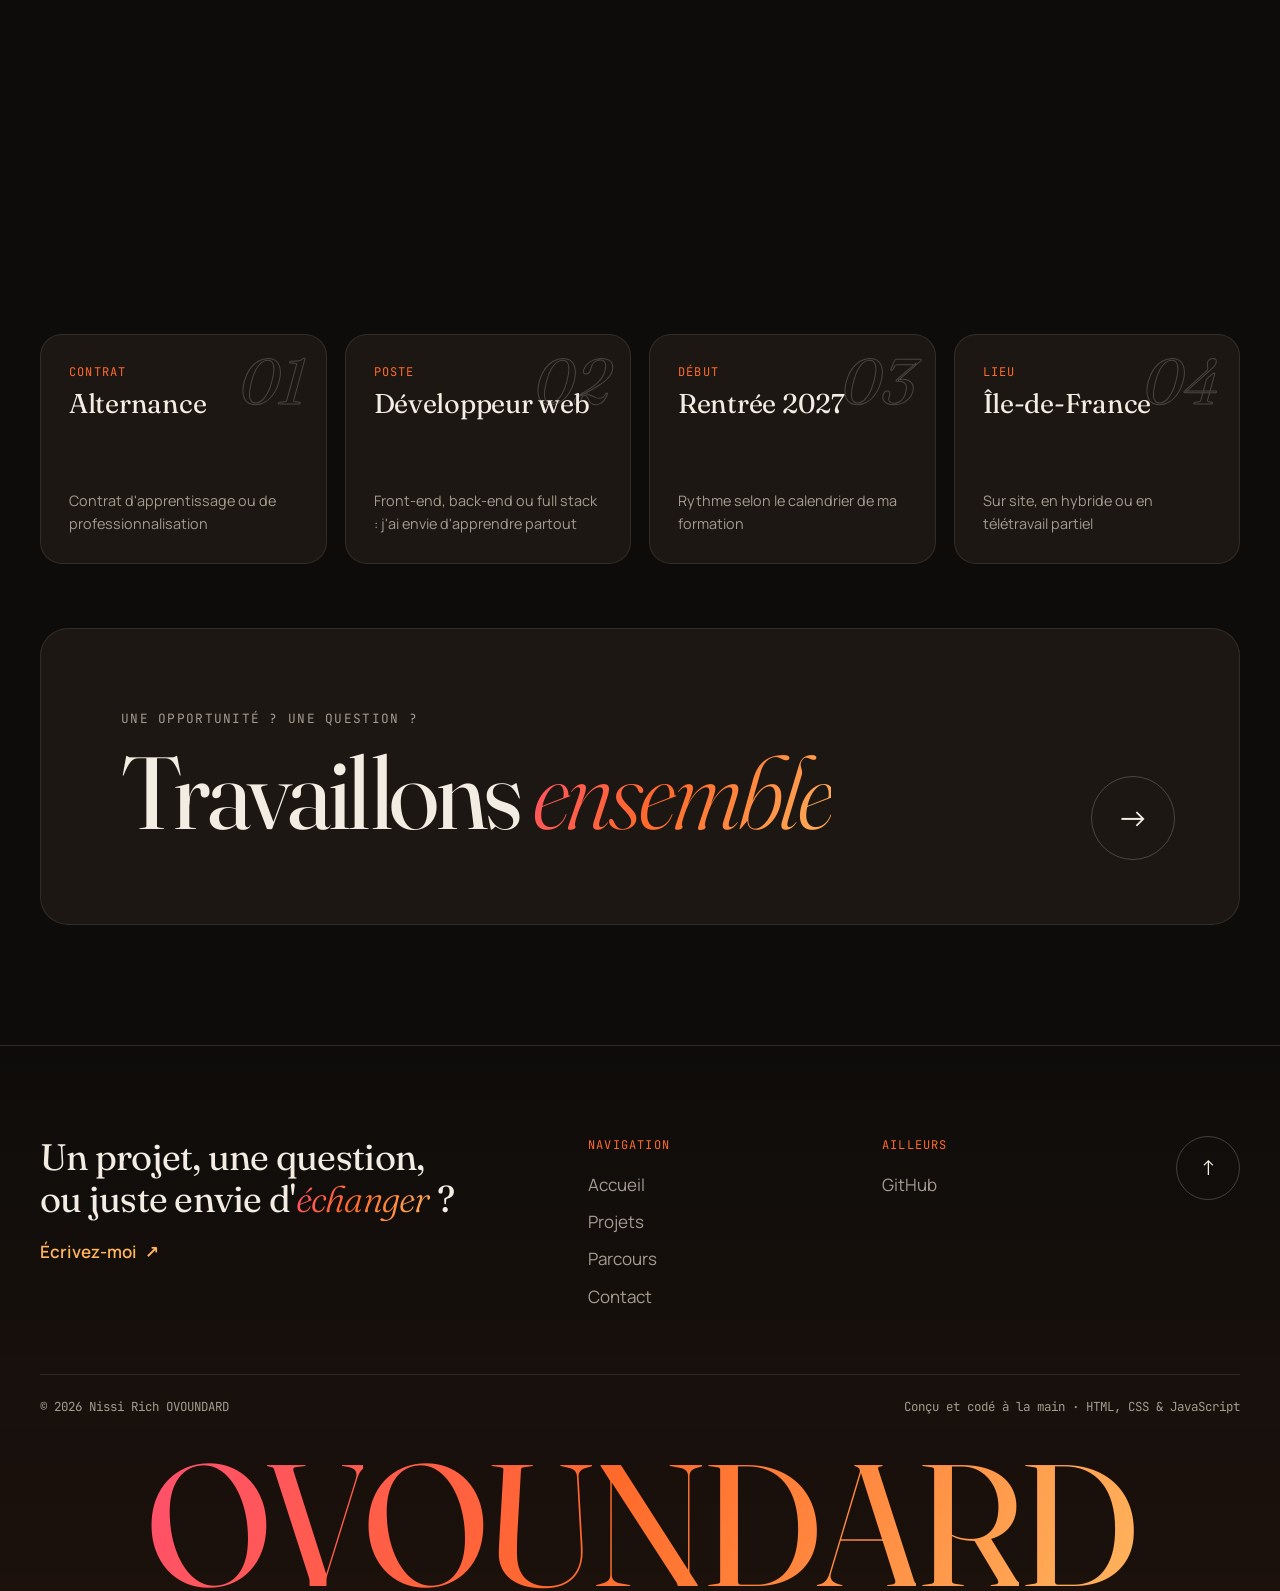
==== commit 06d395a3: "Arrangement du nom de famille en majuscules" ====
--- a/index.html
+++ b/index.html
@@ -3,8 +3,8 @@
 <head>
   <meta charset="UTF-8">
   <meta name="viewport" content="width=device-width, initial-scale=1.0">
-  <title>Nissi Rich Ovoundard – Développeur full stack</title>
-  <meta name="description" content="Portfolio de Nissi Rich Ovoundard, développeur full stack en formation, à la recherche d'une alternance.">
+  <title>Nissi Rich OVOUNDARD – Développeur full stack</title>
+  <meta name="description" content="Portfolio de Nissi Rich OVOUNDARD, développeur full stack en formation, à la recherche d'une alternance.">
   <meta name="theme-color" content="#0e0c0a">
 
   <!-- Polices : Fraunces (titres), Manrope (texte), JetBrains Mono (détails "code") -->
@@ -23,7 +23,7 @@
     <div class="container nav-inner">
 
       <!-- Logo : chaque lettre a son propre délai (--i) pour l'effet de roulement -->
-      <a href="index.html" class="logo" aria-label="Nissi Rich Ovoundard, accueil">
+      <a href="index.html" class="logo" aria-label="Nissi Rich OVOUNDARD, accueil">
         <span class="logo-mark" aria-hidden="true">N</span>
         <span class="logo-text" aria-hidden="true">
           <span style="--i: 0">N</span><span style="--i: 1">i</span><span style="--i: 2">s</span><span style="--i: 3">s</span><span style="--i: 4">i</span><span style="--i: 5">&nbsp;</span><span style="--i: 6">R</span><span style="--i: 7">i</span><span style="--i: 8">c</span><span style="--i: 9">h</span>
@@ -56,8 +56,32 @@
         <span class="status-text">Alternance · rentrée 2027</span>
       </a>
 
+      <!-- Bouton du menu sur téléphone (affiché seulement avec JavaScript) -->
+      <button class="burger" type="button" aria-expanded="false" aria-controls="mobile-menu" aria-label="Ouvrir le menu">
+        <span></span>
+        <span></span>
+      </button>
+
     </div>
   </header>
+
+  <!-- ===== MENU MOBILE =====
+       En dehors du <header> : le menu animé du haut empêcherait
+       ce panneau de couvrir tout l'écran. -->
+  <div class="mobile-menu" id="mobile-menu" hidden>
+    <nav aria-label="Menu mobile">
+      <ul class="mobile-links">
+        <li style="--i: 0"><a href="index.html" aria-current="page"><span>01</span>Accueil</a></li>
+        <li style="--i: 1"><a href="projets.html"><span>02</span>Projets</a></li>
+        <li style="--i: 2"><a href="parcours.html"><span>03</span>Parcours</a></li>
+        <li style="--i: 3"><a href="contact.html"><span>04</span>Contact</a></li>
+      </ul>
+    </nav>
+    <div class="mobile-foot">
+      <p>Alternance · rentrée 2027</p>
+      <a href="https://github.com/r-ovoundard" target="_blank" rel="noopener">GitHub ↗</a>
+    </div>
+  </div>
 
   <main>
 
@@ -93,7 +117,7 @@
         <!-- Chaque ligne est dans une "fente" (overflow: hidden) dont elle sort -->
         <h1 class="hero-title">
           <span class="line"><span style="--d: 0">Nissi Rich</span></span>
-          <span class="line"><span class="accent" style="--d: 1">Ovoundard</span></span>
+          <span class="line"><span class="accent" style="--d: 1">OVOUNDARD</span></span>
         </h1>
 
         <!-- La phrase qui se tape toute seule -->
@@ -422,7 +446,7 @@
       </div>
 
       <div class="footer-bottom">
-        <p>© 2026 Nissi Rich Ovoundard</p>
+        <p>© 2026 Nissi Rich OVOUNDARD</p>
         <p>Conçu et codé à la main · HTML, CSS &amp; JavaScript</p>
       </div>
 
--- a/css/style.css
+++ b/css/style.css
@@ -406,11 +406,7 @@
    NAVIGATION – PETITS ÉCRANS (provisoire)
    Le vrai menu burger arrivera à l'étape 11.
    ========================================================= */
-@media (max-width: 860px) {
-  .nav-links {
-    display: none;
-  }
-}
+
 
 @media (max-width: 520px) {
   .status-text {
@@ -1957,4 +1953,612 @@
   transform: none;
   -webkit-clip-path: inset(-20% -5% -20% -5%);
   clip-path: inset(-20% -5% -20% -5%);
+}
+/* =========================================================
+   MENU BURGER – LE BOUTON
+   ========================================================= */
+.burger {
+  display: none; /* visible seulement sur petit écran, avec JS */
+  position: relative;
+  flex-shrink: 0;
+  width: 48px;
+  height: 48px;
+  border: 1px solid var(--line-strong);
+  border-radius: 50%;
+  background: rgba(28, 23, 19, 0.6);
+  cursor: pointer;
+}
+
+/* Deux traits… */
+.burger span {
+  position: absolute;
+  left: 14px;
+  right: 14px;
+  height: 1.5px;
+  border-radius: 2px;
+  background: var(--text);
+  transition: top 0.3s var(--ease-out), transform 0.5s var(--ease-spring);
+}
+
+.burger span:nth-child(1) { top: 19px; }
+.burger span:nth-child(2) { top: 27px; }
+
+/* …qui se rejoignent au milieu et se croisent en ✕ */
+.burger[aria-expanded="true"] span:nth-child(1) {
+  top: 23px;
+  transform: rotate(45deg);
+}
+
+.burger[aria-expanded="true"] span:nth-child(2) {
+  top: 23px;
+  transform: rotate(-45deg);
+}
+
+/* =========================================================
+   MENU BURGER – LE PANNEAU
+   Il s'ouvre en cercle depuis le bouton (en haut à droite).
+   ========================================================= */
+.mobile-menu {
+  position: fixed;
+  inset: 0;
+  z-index: 90; /* sous le menu du haut (100) : le bouton ✕ reste cliquable */
+  display: flex;
+  flex-direction: column;
+  justify-content: center;
+  padding: 120px 24px 40px;
+  background:
+    radial-gradient(60% 40% at 100% 0%, rgba(255, 106, 43, 0.18), transparent 70%),
+    radial-gradient(50% 40% at 0% 100%, rgba(255, 79, 109, 0.12), transparent 70%),
+    var(--bg);
+  -webkit-clip-path: circle(0% at calc(100% - 48px) 44px);
+  clip-path: circle(0% at calc(100% - 48px) 44px);
+  pointer-events: none;
+  transition: clip-path 0.8s var(--ease-out), -webkit-clip-path 0.8s var(--ease-out);
+}
+
+.mobile-menu.is-open {
+  -webkit-clip-path: circle(150% at calc(100% - 48px) 44px);
+  clip-path: circle(150% at calc(100% - 48px) 44px);
+  pointer-events: auto;
+}
+
+/* La page ne défile plus derrière le menu ouvert */
+body.menu-open {
+  overflow: hidden;
+}
+
+/* Les liens surgissent de leur "fente", l'un après l'autre */
+.mobile-links {
+  list-style: none;
+  display: flex;
+  flex-direction: column;
+  gap: 6px;
+}
+
+.mobile-links li {
+  overflow: hidden;
+}
+
+.mobile-links a {
+  display: flex;
+  align-items: baseline;
+  gap: 16px;
+  font-family: var(--font-display);
+  font-size: clamp(2.6rem, 12vw, 4.5rem);
+  line-height: 1.15;
+  letter-spacing: -0.02em;
+  transform: translateY(110%);
+  transition: transform 0.8s var(--ease-out), color 0.3s;
+  transition-delay: calc(0.15s + var(--i) * 0.07s);
+}
+
+.mobile-menu.is-open .mobile-links a {
+  transform: none;
+}
+
+.mobile-links a span {
+  color: var(--ember);
+  font-family: var(--font-mono);
+  font-size: 0.85rem;
+}
+
+.mobile-links a[aria-current="page"] {
+  color: var(--amber);
+  font-style: italic;
+}
+
+.mobile-foot {
+  display: flex;
+  justify-content: space-between;
+  gap: 16px;
+  margin-top: 48px;
+  padding-top: 20px;
+  border-top: 1px solid var(--line);
+  color: var(--muted);
+  font-family: var(--font-mono);
+  font-size: 0.8rem;
+  opacity: 0;
+  transition: opacity 0.6s 0.45s;
+}
+
+.mobile-menu.is-open .mobile-foot {
+  opacity: 1;
+}
+
+/* =========================================================
+   RESPONSIVE – TÉLÉPHONE ET TABLETTE
+   ========================================================= */
+@media (max-width: 860px) {
+  /* Sans JS, pas de burger : le plan du site reste dans le pied de page */
+  .nav-links {
+    display: none;
+  }
+
+  .js .burger {
+    display: block;
+  }
+
+  /* Le badge et le burger restent ensemble à droite */
+  .nav-inner {
+    gap: 12px;
+  }
+
+  .status-badge {
+    margin-left: auto;
+  }
+
+  .hero {
+    padding: 120px 0 80px;
+  }
+}
+
+@media (max-width: 420px) {
+  /* La phrase tapée doit tenir sur un petit téléphone */
+  .hero-typed {
+    font-size: 0.82rem;
+  }
+
+  .hero-actions .btn {
+    width: 100%;
+    justify-content: space-between;
+  }
+
+  .btn-ghost {
+    justify-content: center;
+  }
+}
+/* =========================================================
+   PAGE PROJETS – EN-TÊTE
+   ========================================================= */
+/* Une lettre bascule depuis le haut, comme une plaquette de gare */
+@keyframes flipIn {
+  from {
+    opacity: 0;
+    transform: rotateX(-90deg);
+    filter: blur(4px);
+  }
+  to {
+    opacity: 1;
+    transform: none;
+    filter: none;
+  }
+}
+
+.page-head {
+  padding: 170px 0 60px;
+}
+
+.page-title {
+  display: flex;
+  align-items: flex-start;
+  font-family: var(--font-display);
+  font-size: clamp(4.5rem, 16vw, 13rem);
+  font-weight: 300;
+  line-height: 0.9;
+  letter-spacing: -0.05em;
+  perspective: 600px;
+}
+
+.flip {
+  display: inline-block;
+  transform-origin: 50% 0;
+  animation: flipIn 1s var(--ease-out) both;
+  animation-delay: calc(0.2s + var(--i) * 0.06s);
+}
+
+.page-count {
+  margin: 0.4em 0 0 0.2em;
+  color: var(--ember);
+  font-family: var(--font-mono);
+  font-size: clamp(0.9rem, 2vw, 1.3rem);
+  letter-spacing: 0;
+  animation: heroFade 0.8s var(--ease-out) 0.8s both;
+}
+
+.page-intro {
+  max-width: 560px;
+  margin-top: 28px;
+  color: var(--muted);
+  font-size: 1.1rem;
+  animation: heroFade 0.9s var(--ease-out) 1s both;
+}
+
+.page-rule {
+  height: 1px;
+  margin-top: 48px;
+  background: var(--line-strong);
+  transform-origin: left;
+  animation: lineGrow 1.4s var(--ease-out) 1.1s both;
+}
+/* =========================================================
+   PAGE PROJETS – FILTRES
+   ========================================================= */
+.filters {
+  display: flex;
+  flex-wrap: wrap;
+  gap: 10px;
+  margin-bottom: 40px;
+  animation: heroFade 0.9s var(--ease-out) 1.2s both;
+}
+
+.filter {
+  display: inline-flex;
+  align-items: center;
+  gap: 8px;
+  padding: 10px 18px;
+  border: 1px solid var(--line-strong);
+  border-radius: 999px;
+  background: none;
+  color: var(--muted);
+  font-weight: 600;
+  cursor: pointer;
+  transition: color 0.3s, border-color 0.3s, background 0.3s;
+}
+
+.filter:hover {
+  border-color: var(--amber);
+  color: var(--text);
+}
+
+/* Le petit point de braise, caché (taille 0) */
+.filter::before {
+  content: "";
+  width: 7px;
+  height: 7px;
+  margin-right: -8px;
+  border-radius: 50%;
+  background: var(--ember);
+  transform: scale(0);
+  transition: transform 0.5s var(--ease-spring), margin 0.4s var(--ease-out);
+}
+
+/* La pastille active : crème, avec le point qui apparaît */
+.filter[aria-pressed="true"] {
+  border-color: var(--text);
+  background: var(--text);
+  color: var(--bg);
+}
+
+.filter[aria-pressed="true"]::before {
+  margin-right: 0;
+  transform: scale(1);
+}
+
+/* Le nombre de projets, en petit et en police de code */
+.filter-count {
+  font-family: var(--font-mono);
+  font-size: 0.7rem;
+  opacity: 0.6;
+}
+/* =========================================================
+   PAGE PROJETS – LISTE
+   ========================================================= */
+.project-list {
+  padding-bottom: 120px;
+}
+
+.row {
+  border-top: 1px solid var(--line);
+  transition: opacity 0.4s;
+}
+
+.row:last-child {
+  border-bottom: 1px solid var(--line);
+}
+
+/* Quand on survole UNE ligne, les AUTRES s'estompent */
+.project-list:has(.row-head:hover) .row:not(:hover) {
+  opacity: 0.35;
+}
+
+/* La ligne : une grille de 5 colonnes */
+.row-head {
+  position: relative;
+  display: grid;
+  grid-template-columns: 56px 1fr auto 64px 40px;
+  align-items: center;
+  gap: 24px;
+  width: 100%;
+  padding: 30px 8px;
+  overflow: hidden;
+  isolation: isolate;
+  border: none;
+  background: none;
+  color: var(--text);
+  font: inherit;
+  text-align: left;
+  cursor: pointer;
+}
+
+/* La lueur de braise qui balaie la ligne */
+.row-head::before {
+  content: "";
+  position: absolute;
+  inset: 0;
+  z-index: -1;
+  background: linear-gradient(90deg, rgba(255, 106, 43, 0.12), transparent 70%);
+  transform: scaleX(0);
+  transform-origin: left;
+  transition: transform 0.6s var(--ease-out);
+}
+
+.row-head:hover::before {
+  transform: scaleX(1);
+}
+
+.row-num,
+.row-tags,
+.row-year {
+  font-family: var(--font-mono);
+  font-size: 0.78rem;
+}
+
+.row-num {
+  color: var(--ember);
+}
+
+.row-title {
+  font-family: var(--font-display);
+  font-size: clamp(2rem, 5vw, 3.8rem);
+  font-weight: 300;
+  line-height: 1;
+  letter-spacing: -0.03em;
+  transition: transform 0.6s var(--ease-out), color 0.4s;
+}
+
+.row-head:hover .row-title {
+  color: var(--amber);
+  font-style: italic;
+  transform: translateX(16px);
+}
+
+.row-tags,
+.row-year {
+  color: var(--muted);
+}
+
+.row-year {
+  text-align: right;
+}
+
+/* La flèche dans son rond */
+.row-arrow {
+  display: grid;
+  place-items: center;
+  width: 40px;
+  height: 40px;
+  border: 1px solid var(--line-strong);
+  border-radius: 50%;
+  transition: transform 0.5s var(--ease-spring), background 0.4s, color 0.4s, border-color 0.4s;
+}
+
+.row-head:hover .row-arrow {
+  border-color: transparent;
+  background: var(--ember);
+  color: var(--bg);
+  transform: rotate(-90deg); /* ↘ devient ↗ */
+}
+/* =========================================================
+   PAGE PROJETS – ANIMATION DU FILTRAGE (View Transitions)
+   ========================================================= */
+@keyframes vtIn {
+  from { opacity: 0; transform: translateY(20px) scale(0.98); }
+}
+
+@keyframes vtOut {
+  to { opacity: 0; transform: scale(0.96); }
+}
+
+/* Les lignes qui restent : elles glissent vers leur nouvelle place */
+::view-transition-group(*) {
+  animation-duration: 0.55s;
+  animation-timing-function: cubic-bezier(0.16, 1, 0.3, 1);
+}
+
+/* Une ligne qui apparaît : elle monte en fondu */
+::view-transition-new(*):only-child {
+  animation: vtIn 0.5s cubic-bezier(0.16, 1, 0.3, 1) 0.1s both;
+}
+
+/* Une ligne qui disparaît : elle rétrécit en fondu */
+::view-transition-old(*):only-child {
+  animation: vtOut 0.3s ease-in both;
+}
+/* =========================================================
+   PAGE PROJETS – APERÇU FLOTTANT (créé par js/main.js)
+   ========================================================= */
+.preview {
+  position: fixed;
+  top: 0;
+  left: 0;
+  z-index: 80;
+  pointer-events: none; /* ne bloque jamais la souris */
+}
+
+/* La carte, décalée à droite de la souris */
+.preview-card {
+  position: absolute;
+  width: 320px;
+  aspect-ratio: 16 / 10;
+  overflow: hidden;
+  border: 1px solid var(--line-strong);
+  border-radius: 16px;
+  background: var(--gradient);
+  box-shadow: 0 30px 60px rgba(0, 0, 0, 0.5);
+  opacity: 0;
+  scale: 0.6;
+  transform: translate(40px, -50%);
+  transition: opacity 0.35s, scale 0.5s var(--ease-spring);
+}
+
+.preview.is-visible .preview-card {
+  opacity: 1;
+  scale: 1;
+}
+
+.preview-card img {
+  display: none;
+  width: 100%;
+  height: 100%;
+  object-fit: cover;
+  object-position: top left;
+}
+
+/* Sans image : le nom du projet, en grand, sur le fond de braise */
+.preview-text {
+  display: grid;
+  place-items: center;
+  height: 100%;
+  padding: 20px;
+  color: var(--bg);
+  font-family: var(--font-display);
+  font-size: 2rem;
+  font-style: italic;
+  text-align: center;
+}
+
+/* Avec image : on montre l'image, on cache le nom */
+.preview.has-image img {
+  display: block;
+}
+
+.preview.has-image .preview-text {
+  display: none;
+}
+/* =========================================================
+   PAGE PROJETS – LE TIROIR DE DÉTAIL
+   ========================================================= */
+/* Astuce : une grille qui passe de 0fr à 1fr anime la hauteur
+   jusqu'à la taille réelle du contenu */
+.row-detail {
+  display: grid;
+  grid-template-rows: 0fr;
+  transition: grid-template-rows 0.7s var(--ease-out);
+}
+
+.row.is-open .row-detail {
+  grid-template-rows: 1fr;
+}
+
+.row-detail-inner {
+  overflow: hidden;
+}
+
+/* Les 4 parties sur 2 colonnes, alignées sous le nom du projet */
+.case {
+  position: relative;
+  display: grid;
+  grid-template-columns: repeat(2, 1fr);
+  gap: 28px 48px;
+  margin: 8px 0 0 88px;
+  padding-left: 28px;
+}
+
+/* Le trait de braise, qui se dessine de haut en bas */
+.case::before {
+  content: "";
+  position: absolute;
+  top: 0;
+  bottom: 0;
+  left: 0;
+  width: 1px;
+  background: var(--gradient);
+  transform: scaleY(0);
+  transform-origin: top;
+  transition: transform 0.8s var(--ease-out) 0.2s;
+}
+
+.row.is-open .case::before {
+  transform: scaleY(1);
+}
+
+/* Chaque partie glisse depuis la gauche en sortant du flou */
+.case > div {
+  opacity: 0;
+  filter: blur(4px);
+  transform: translateX(-16px);
+  transition: opacity 0.6s, filter 0.6s, transform 0.7s var(--ease-out);
+}
+
+.row.is-open .case > div {
+  opacity: 1;
+  filter: none;
+  transform: none;
+}
+
+/* L'une après l'autre */
+.row.is-open .case > div:nth-child(1) { transition-delay: 0.20s; }
+.row.is-open .case > div:nth-child(2) { transition-delay: 0.28s; }
+.row.is-open .case > div:nth-child(3) { transition-delay: 0.36s; }
+.row.is-open .case > div:nth-child(4) { transition-delay: 0.44s; }
+
+.case dt {
+  margin-bottom: 6px;
+  color: var(--ember);
+  font-family: var(--font-mono);
+  font-size: 0.75rem;
+  letter-spacing: 0.1em;
+  text-transform: uppercase;
+}
+
+.case dd {
+  color: var(--muted);
+}
+
+.case-links {
+  margin: 28px 0 40px 116px;
+}
+
+/* La ligne ouverte garde son style "survolé" */
+.row.is-open .row-title {
+  color: var(--amber);
+  font-style: italic;
+  transform: translateX(16px);
+}
+
+.row.is-open .row-arrow {
+  border-color: transparent;
+  background: var(--ember);
+  color: var(--bg);
+  transform: rotate(180deg); /* ↘ devient ↖ */
+}
+/* =========================================================
+   NOM DE FAMILLE EN MAJUSCULES
+   ========================================================= */
+/* Héros : "Ovoundard" → "OVOUNDARD" */
+.hero-title .accent {
+  text-transform: uppercase;
+  letter-spacing: -0.02em;
+}
+
+/* Pied de page : le nom géant.
+   En majuscules, les lettres sont plus larges :
+   on réduit la taille pour qu'il tienne toujours sur l'écran. */
+.footer-giant {
+  font-size: clamp(3rem, 13.5vw, 12rem);
+  letter-spacing: -0.03em;
+}
+
+.footer-giant span {
+  text-transform: uppercase;
 }
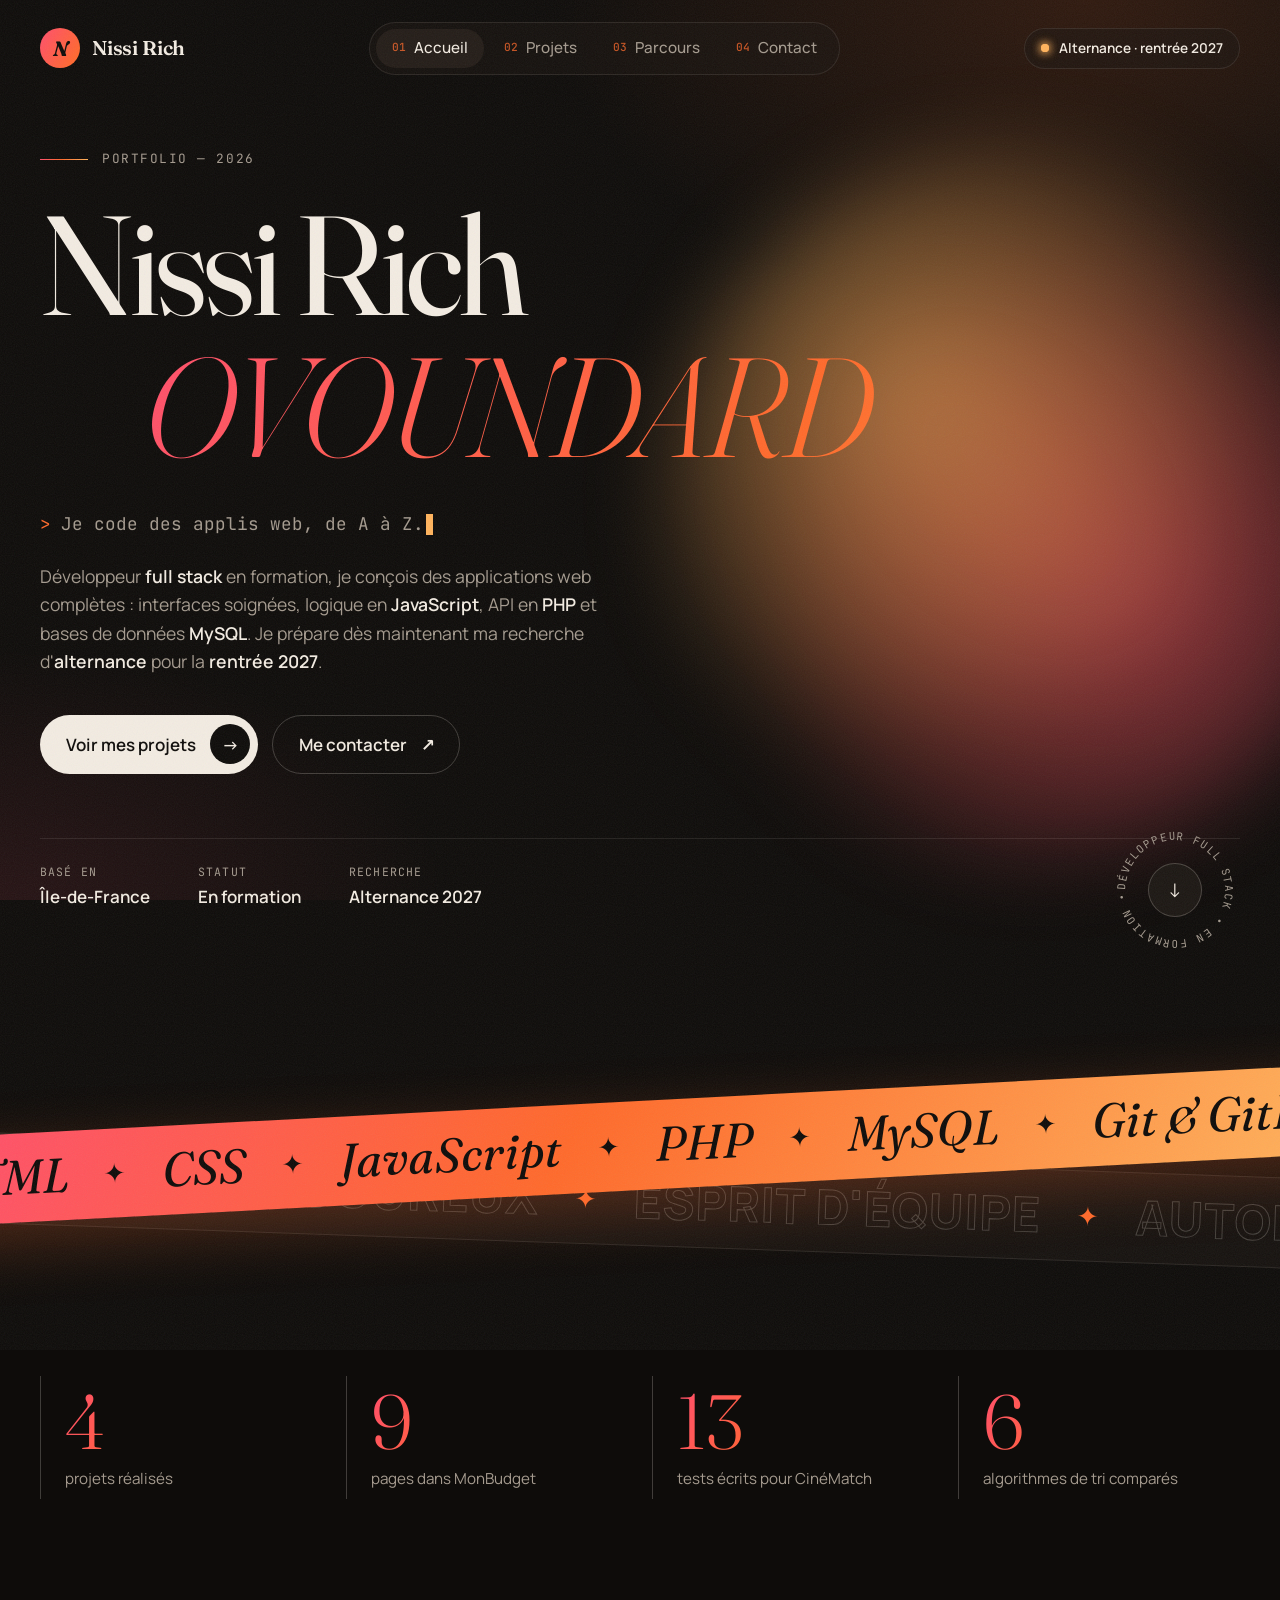
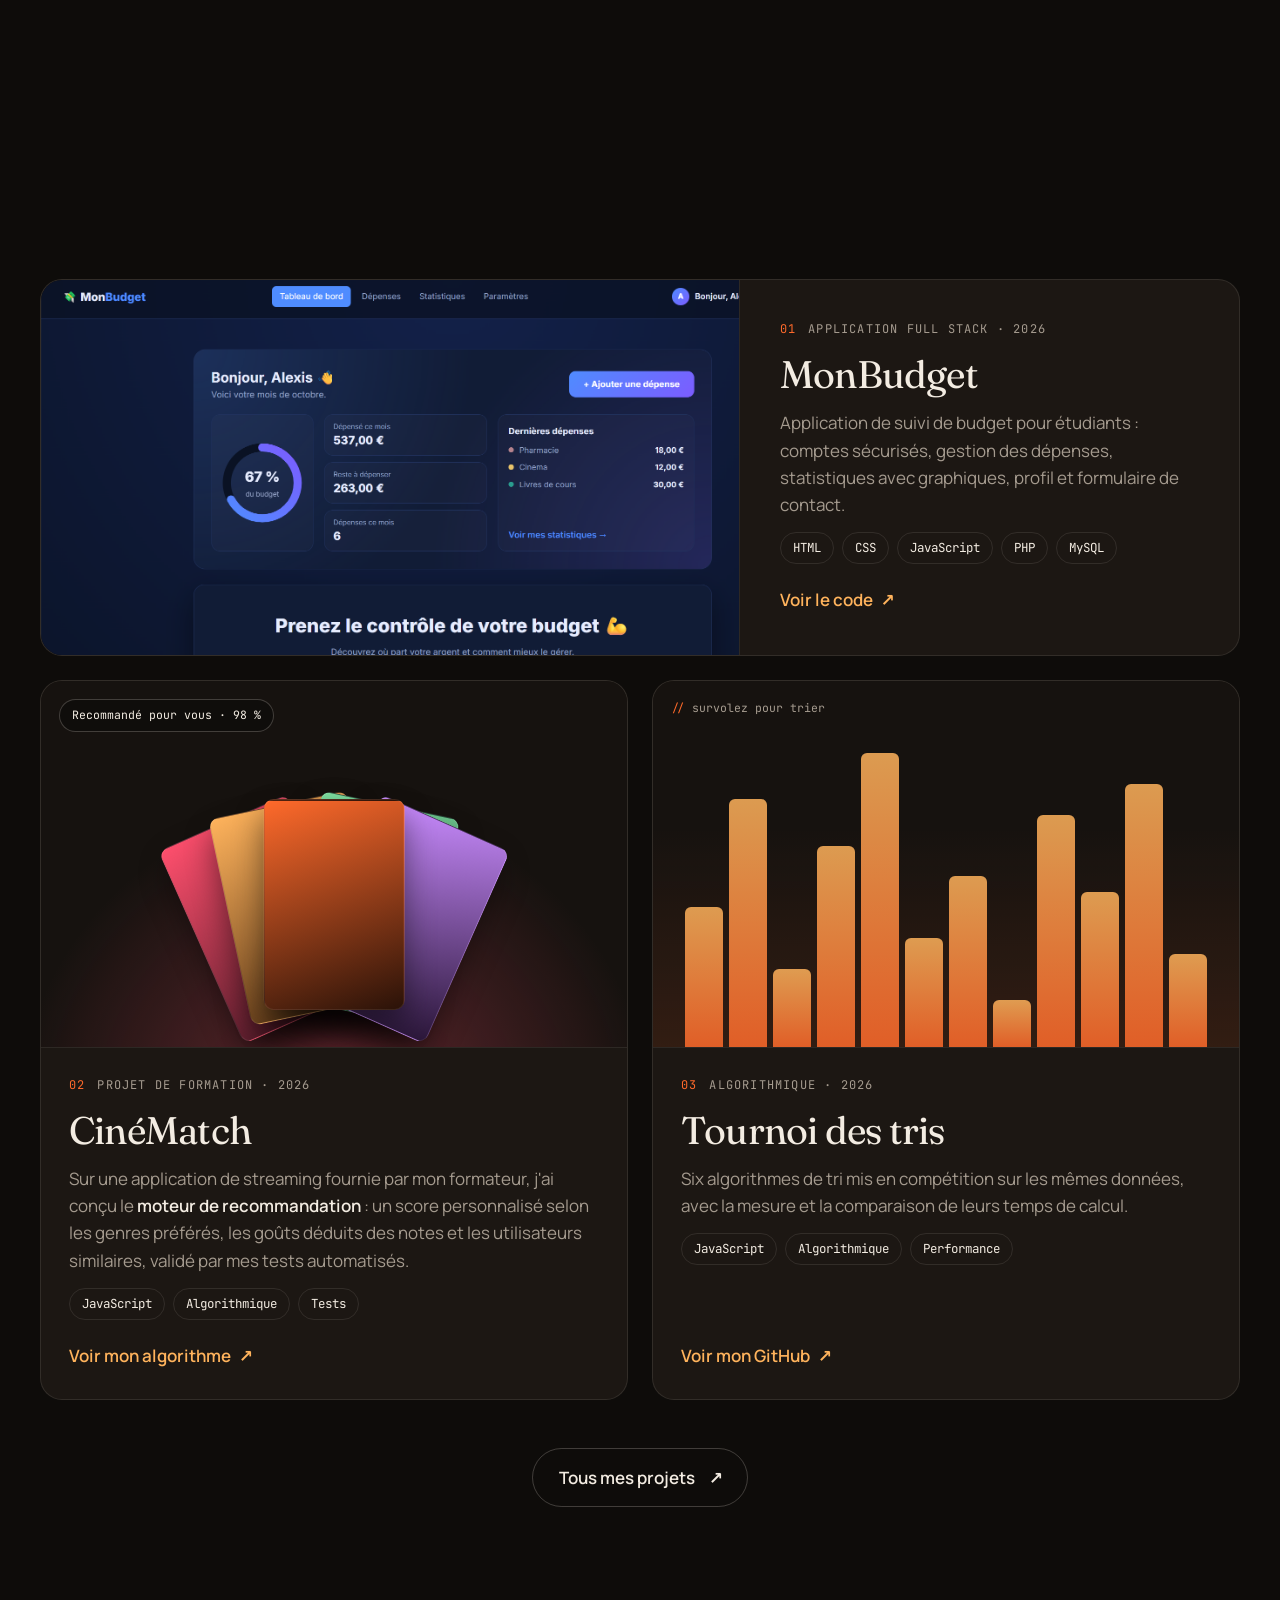
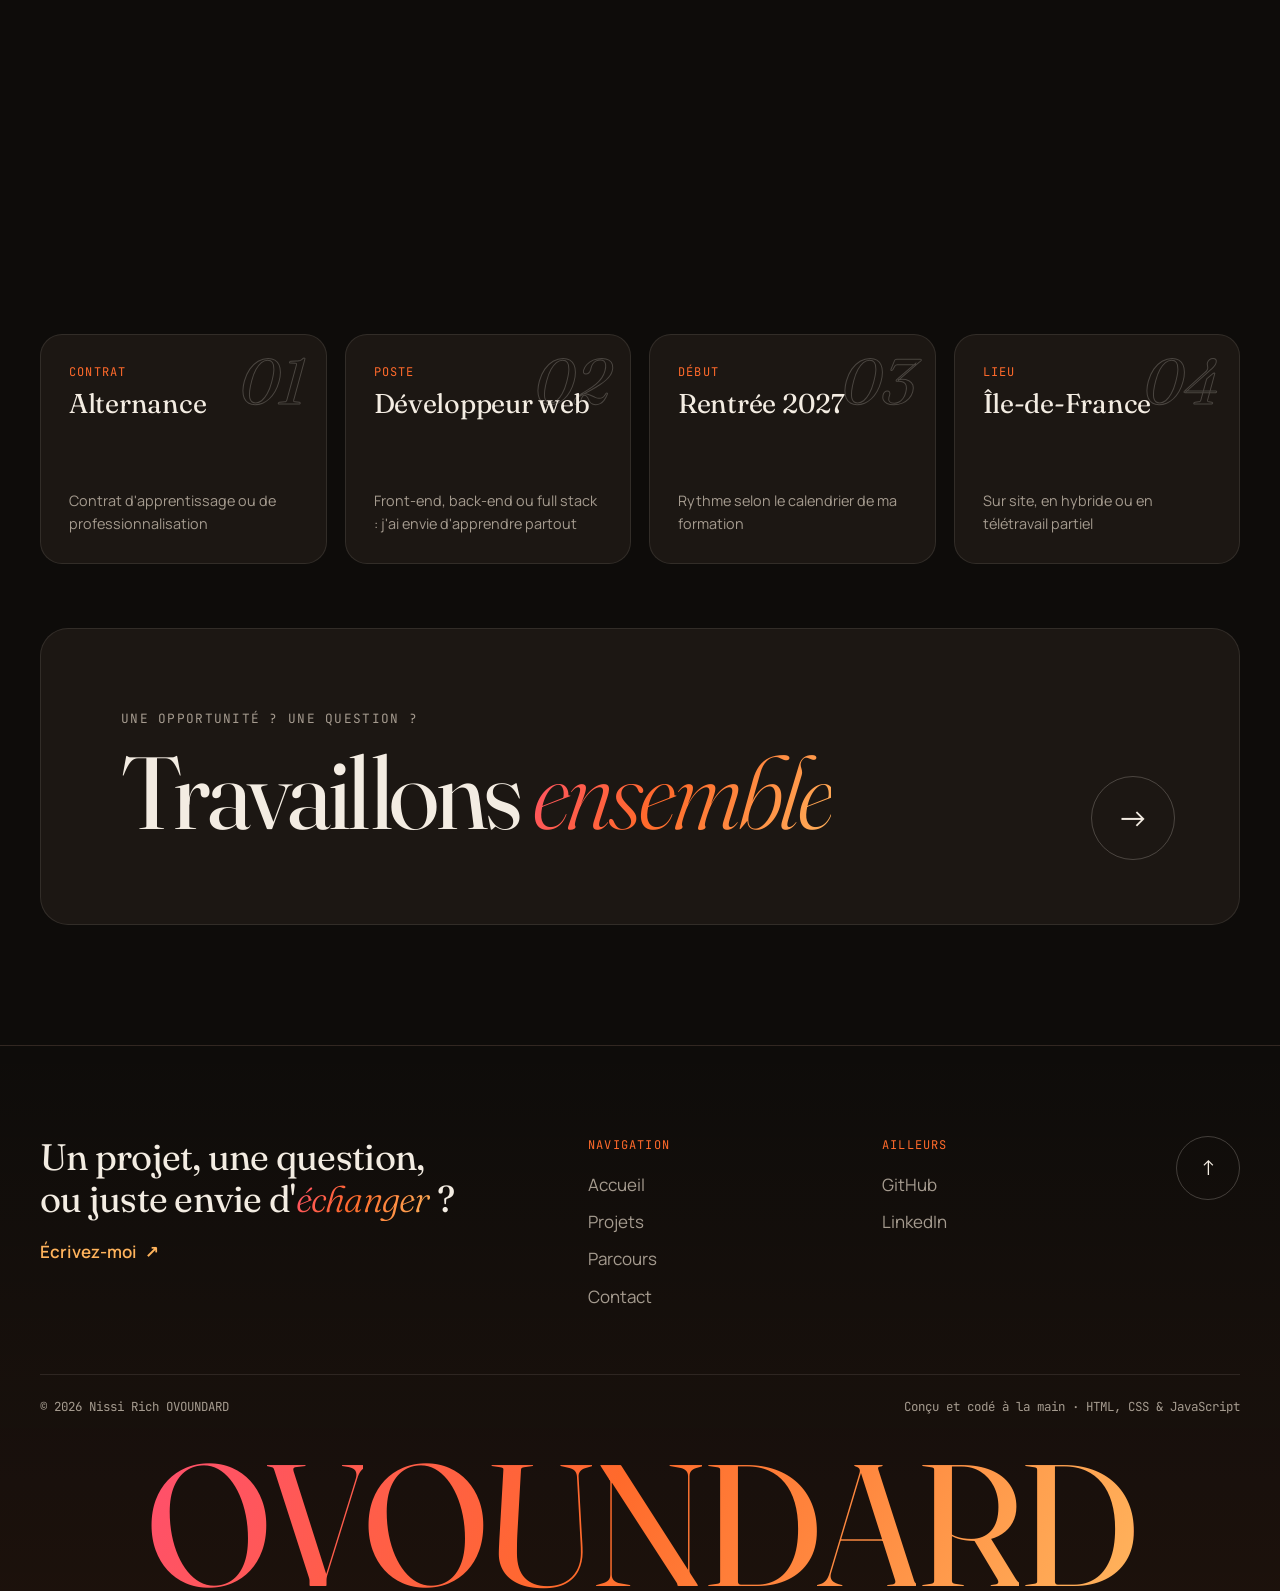
==== commit 6d171125: "ajout de la page contact avec formulaire Formspree, horloge et copie de l'email" ====
--- a/index.html
+++ b/index.html
@@ -117,7 +117,7 @@
         <!-- Chaque ligne est dans une "fente" (overflow: hidden) dont elle sort -->
         <h1 class="hero-title">
           <span class="line"><span style="--d: 0">Nissi Rich</span></span>
-          <span class="line"><span class="accent" style="--d: 1">OVOUNDARD</span></span>
+          <span class="line"><span class="accent" style="--d: 1">Ovoundard</span></span>
         </h1>
 
         <!-- La phrase qui se tape toute seule -->
@@ -434,9 +434,7 @@
           <h3>Ailleurs</h3>
           <ul>
             <li><a href="https://github.com/r-ovoundard" target="_blank" rel="noopener">GitHub</a></li>
-            <!-- Quand tu auras un LinkedIn, ajoute une ligne comme celle-ci :
-            <li><a href="https://www.linkedin.com/in/TON-PROFIL" target="_blank" rel="noopener">LinkedIn</a></li>
-            -->
+            <li><a href="https://www.linkedin.com/in/rich-ovoundard-7603b143b" target="_blank" rel="noopener">LinkedIn</a></li>
           </ul>
         </div>
 
--- a/css/style.css
+++ b/css/style.css
@@ -2561,4 +2561,60 @@
 
 .footer-giant span {
   text-transform: uppercase;
+}
+/* =========================================================
+   PAGE PROJETS – PETITS ÉCRANS
+   ========================================================= */
+@media (max-width: 760px) {
+  .page-head {
+    padding: 130px 0 40px;
+  }
+
+  /* La ligne passe de 5 colonnes à 3, sur 2 rangées */
+  .row-head {
+    grid-template-columns: 32px 1fr 40px;
+    gap: 6px 14px;
+    padding: 22px 4px;
+  }
+
+  /* Les technos passent sous le nom (colonne 2, rangée 2) */
+  .row-tags {
+    grid-column: 2;
+    grid-row: 2;
+  }
+
+  .row-year {
+    display: none;
+  }
+
+  /* La flèche reste en haut à droite */
+  .row-arrow {
+    grid-column: 3;
+    grid-row: 1;
+  }
+
+  .row-head:hover .row-title,
+  .row.is-open .row-title {
+    transform: translateX(6px);
+  }
+
+  /* Dans le tiroir : les 4 parties l'une sous l'autre */
+  .case {
+    grid-template-columns: 1fr;
+    gap: 20px;
+    margin-left: 0;
+    padding-left: 20px;
+  }
+
+  .case-links {
+    margin: 24px 0 32px 20px;
+  }
+}
+
+/* Sur un écran tactile, il n'y a pas de vrai "survol" :
+   on n'estompe pas les autres lignes après un toucher */
+@media (hover: none) {
+  .project-list:has(.row-head:hover) .row:not(:hover) {
+    opacity: 1;
+  }
 }
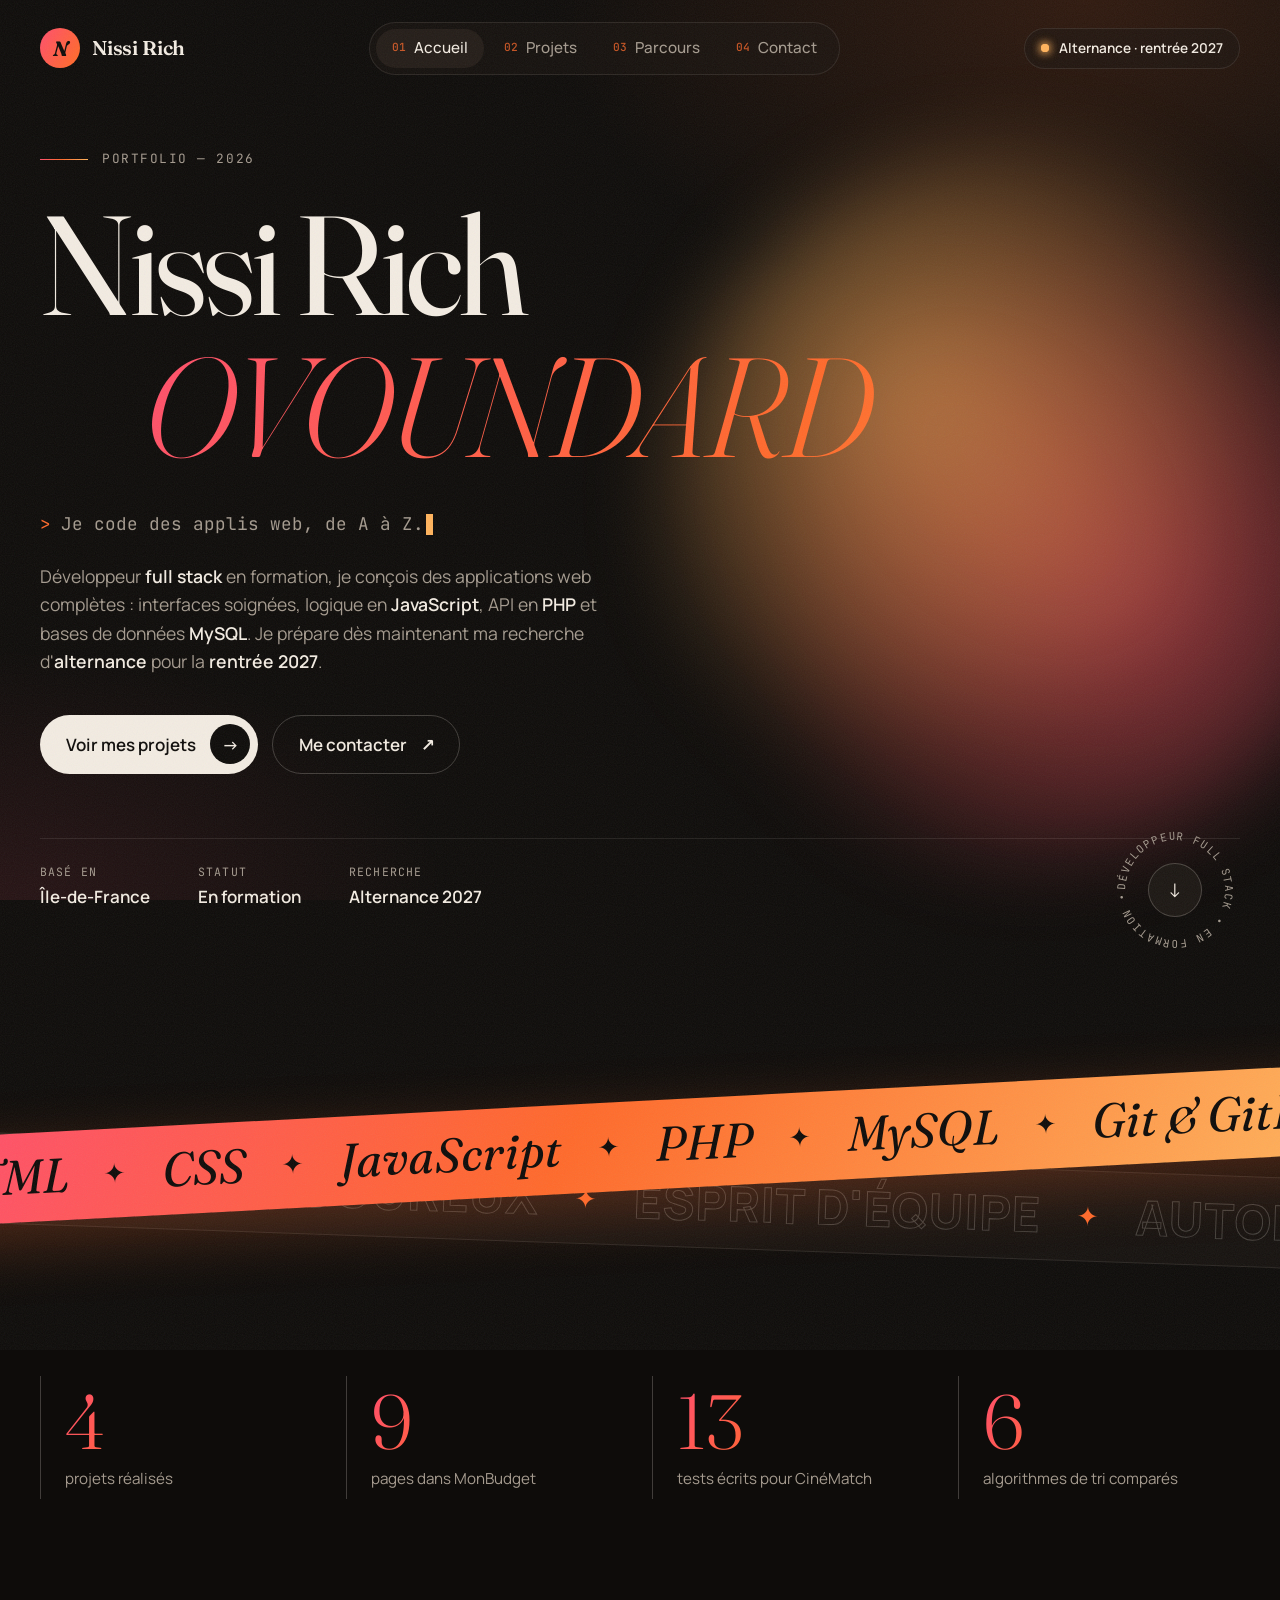
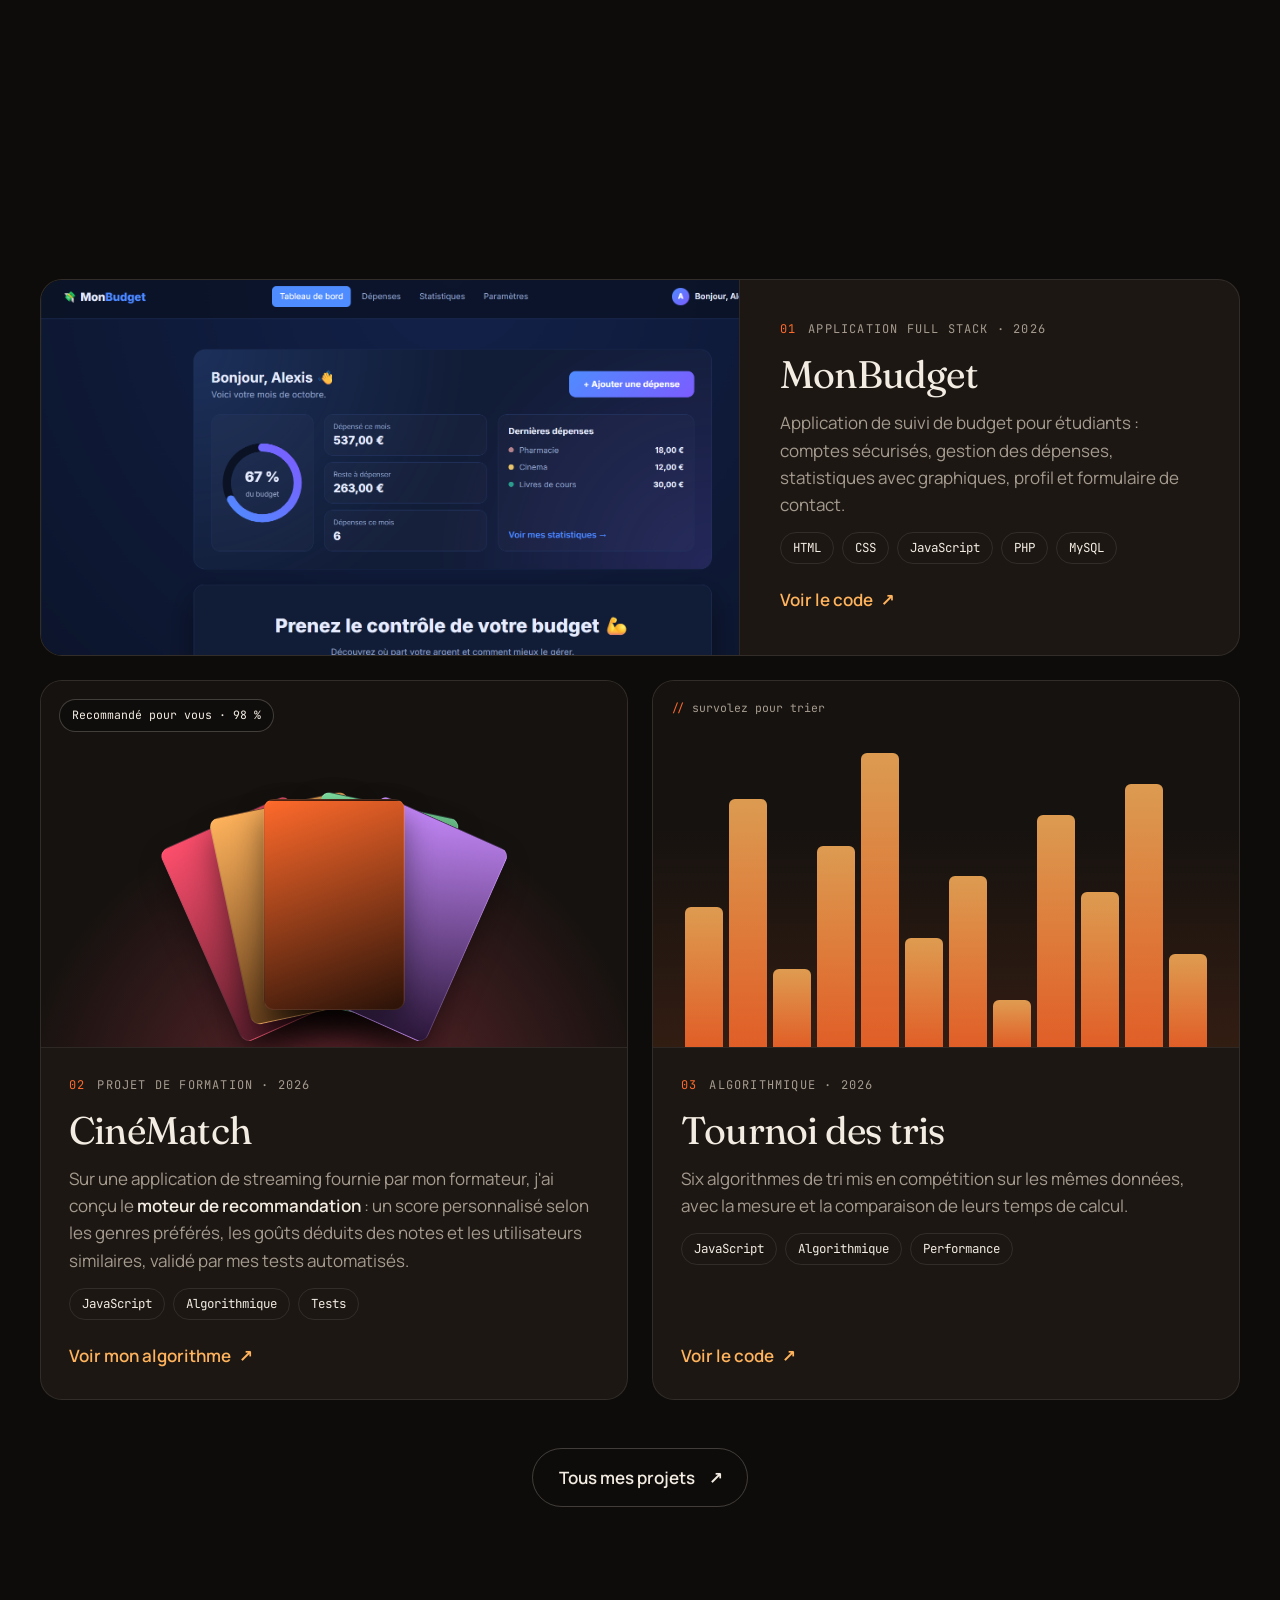
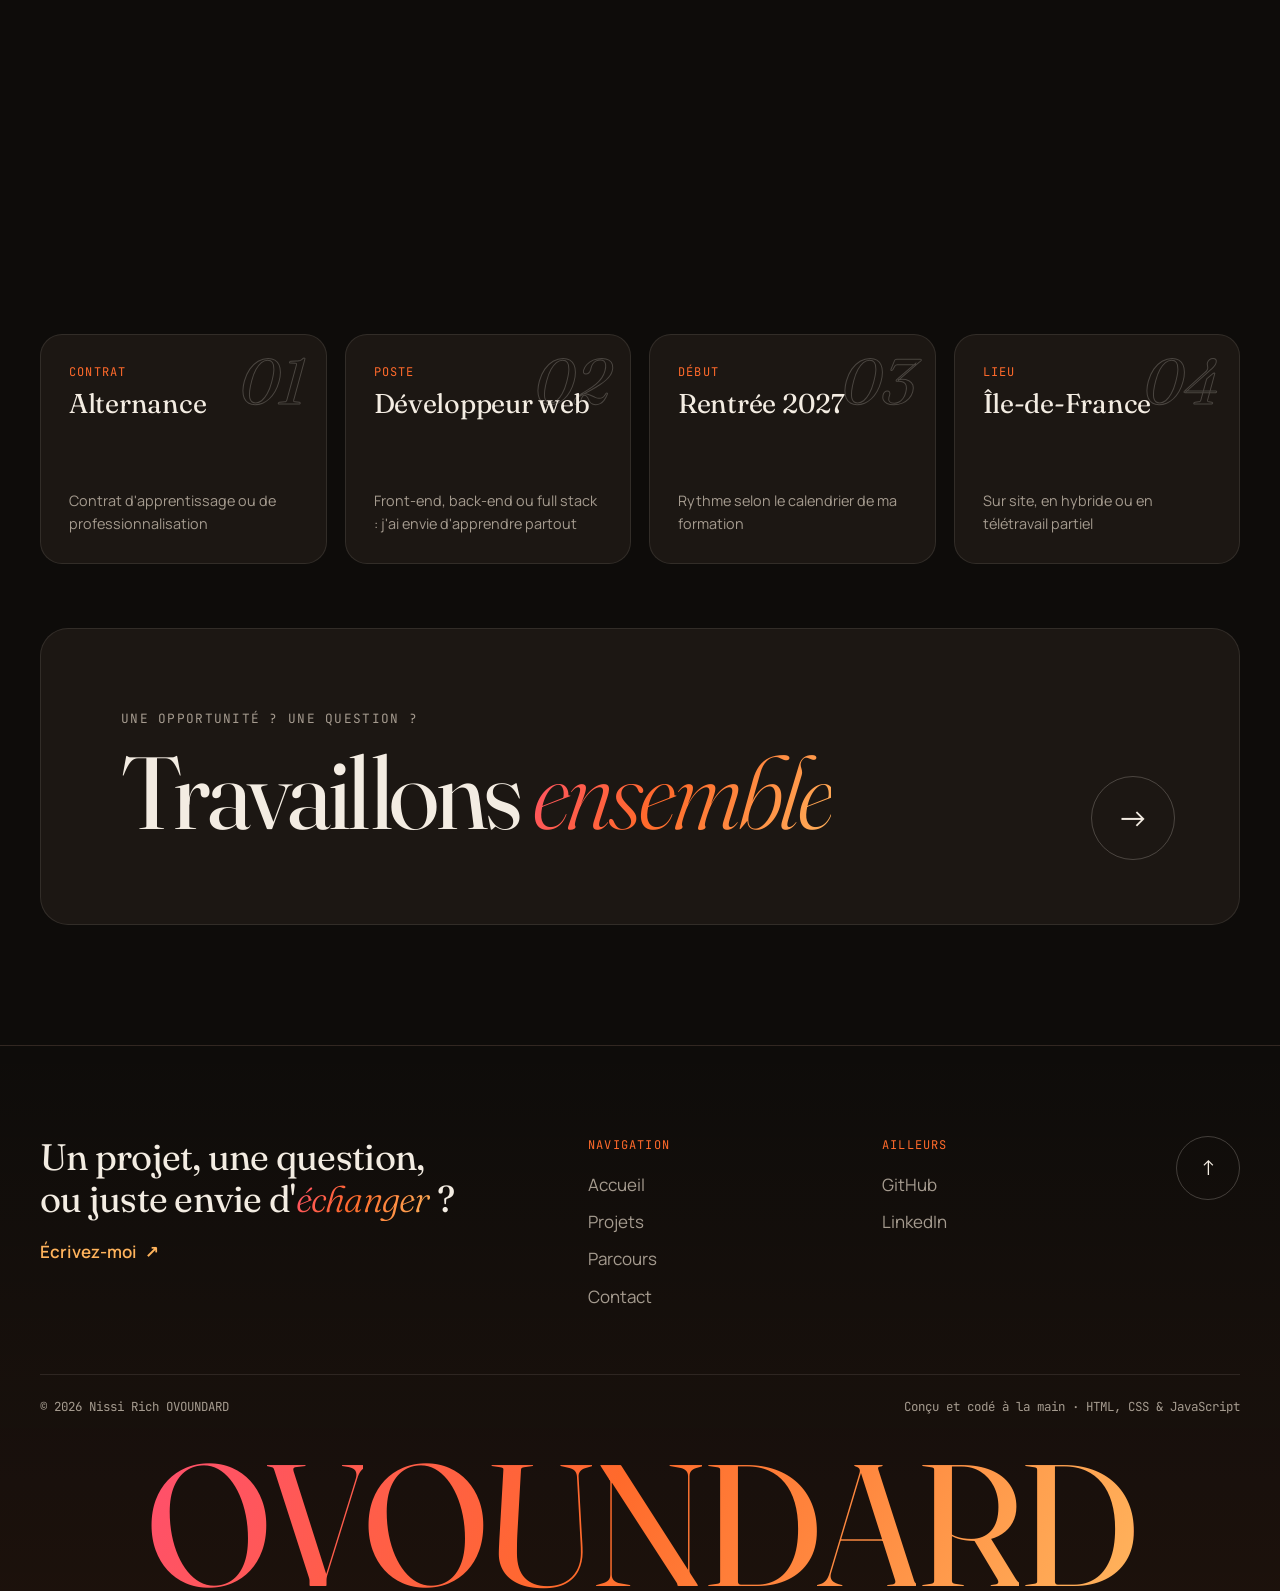
==== commit c5e879b0: "content: lien vers le dépôt du Tournoi des tris et nom de la formation" ====
--- a/index.html
+++ b/index.html
@@ -343,8 +343,8 @@
               <li>JavaScript</li><li>Algorithmique</li><li>Performance</li>
             </ul>
             <div class="project-links">
-              <a href="https://github.com/r-ovoundard" target="_blank" rel="noopener" class="project-link">
-                Voir mon GitHub <span aria-hidden="true">↗</span>
+              <a href="https://github.com/r-ovoundard/tournoi-des-tris" target="_blank" rel="noopener" class="project-link">
+                Voir le code <span aria-hidden="true">↗</span>
               </a>
             </div>
           </div>
